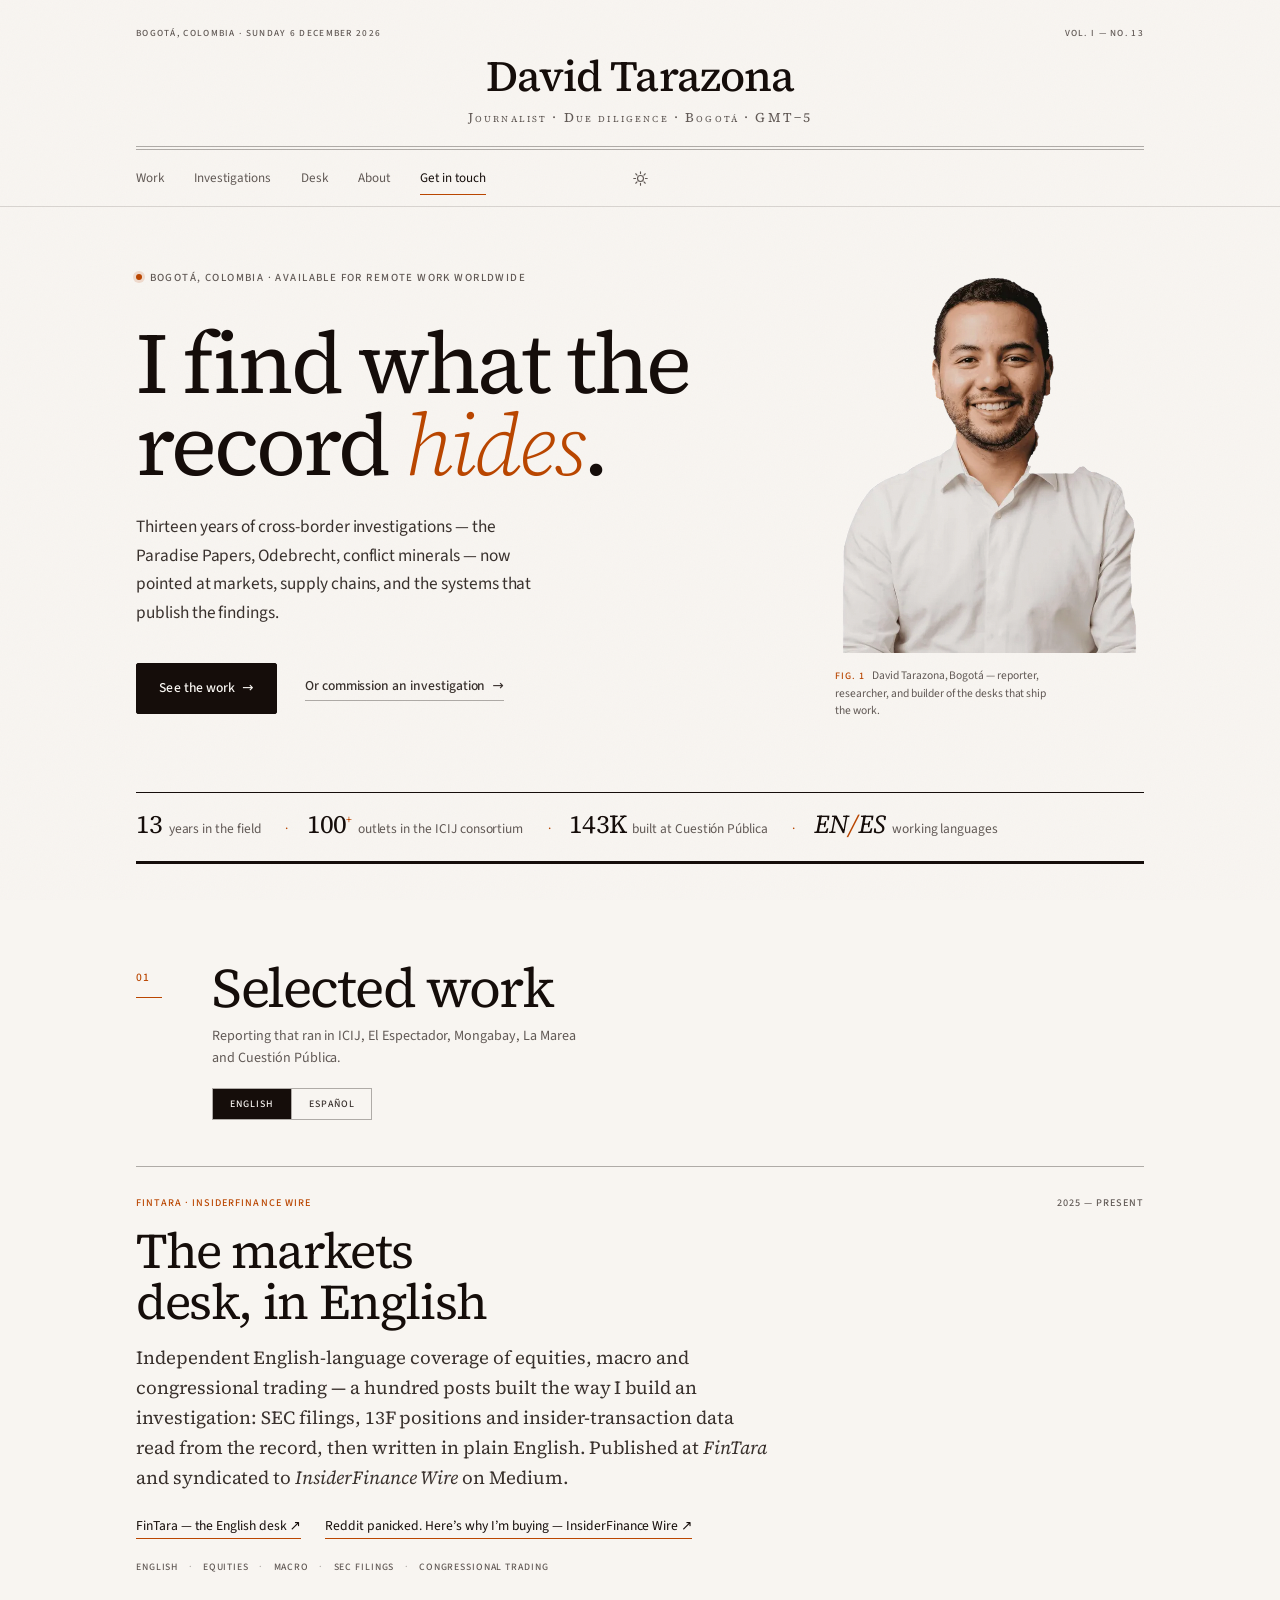
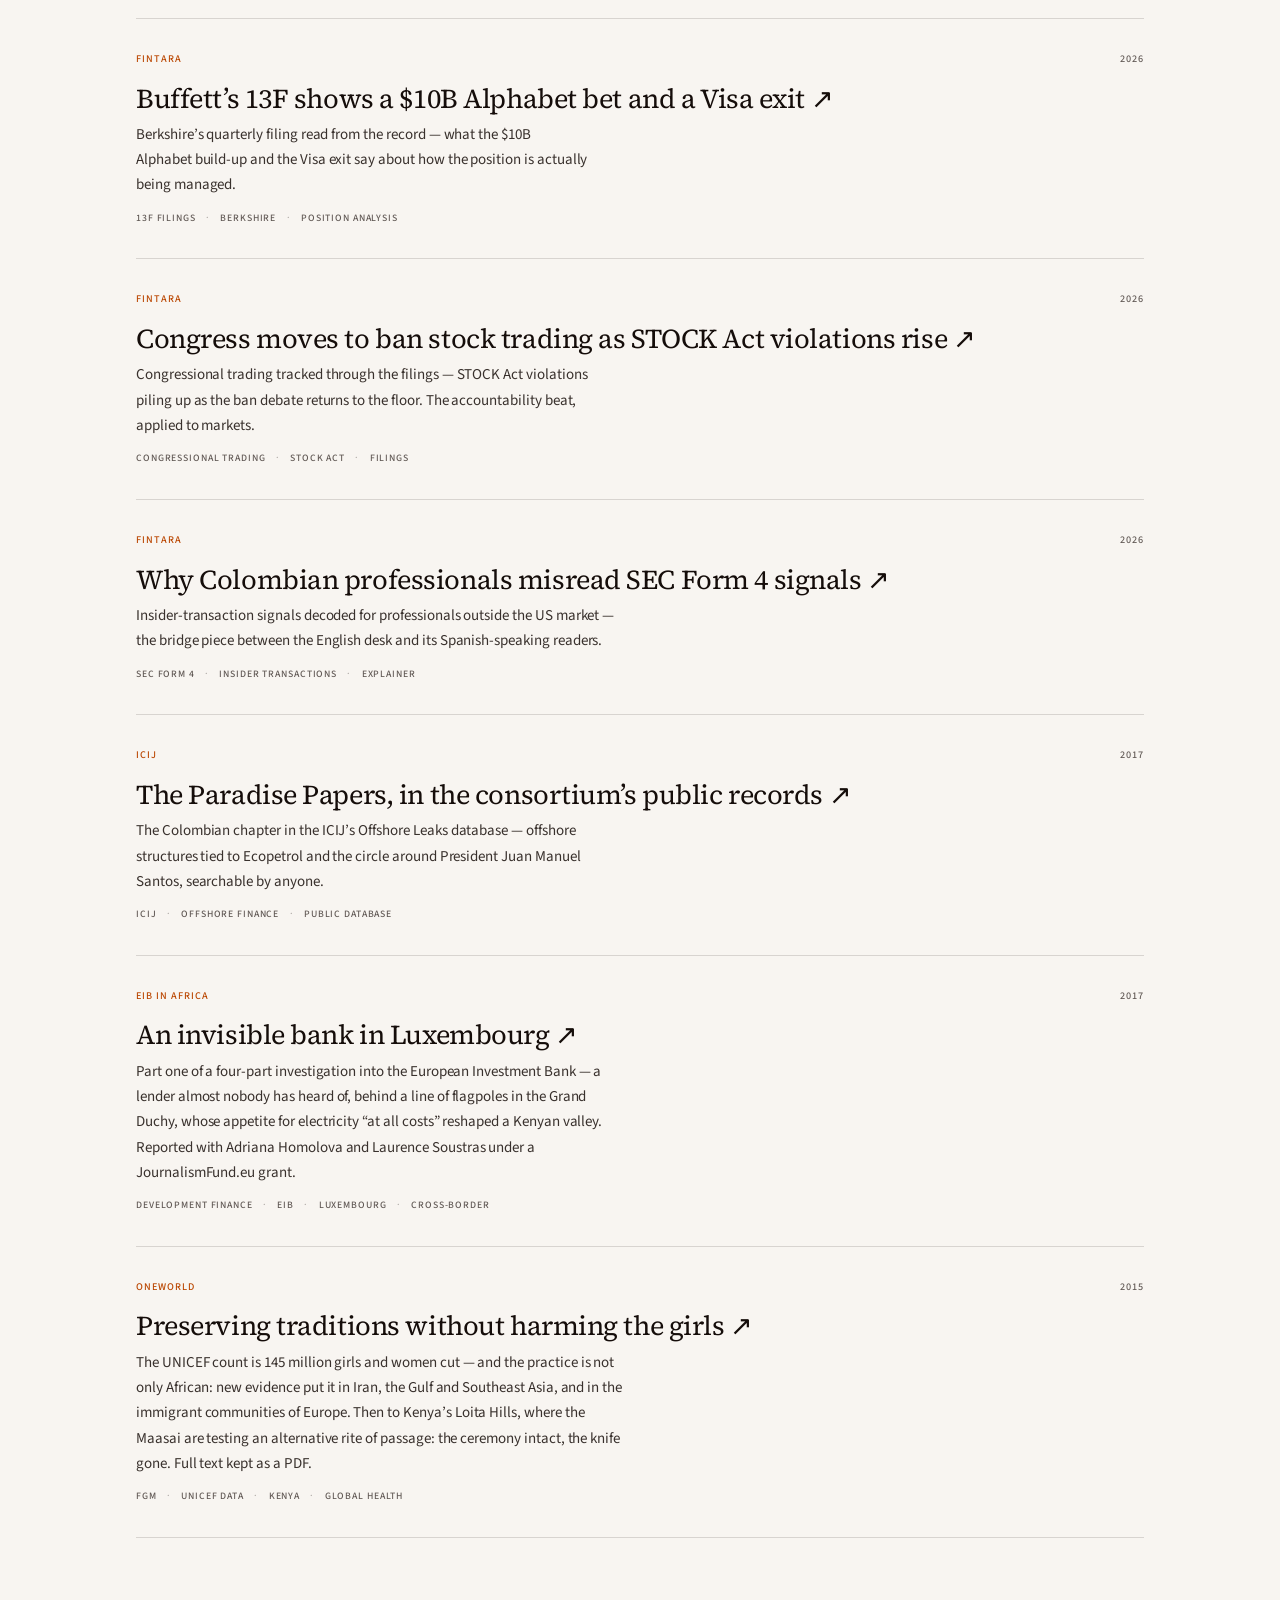
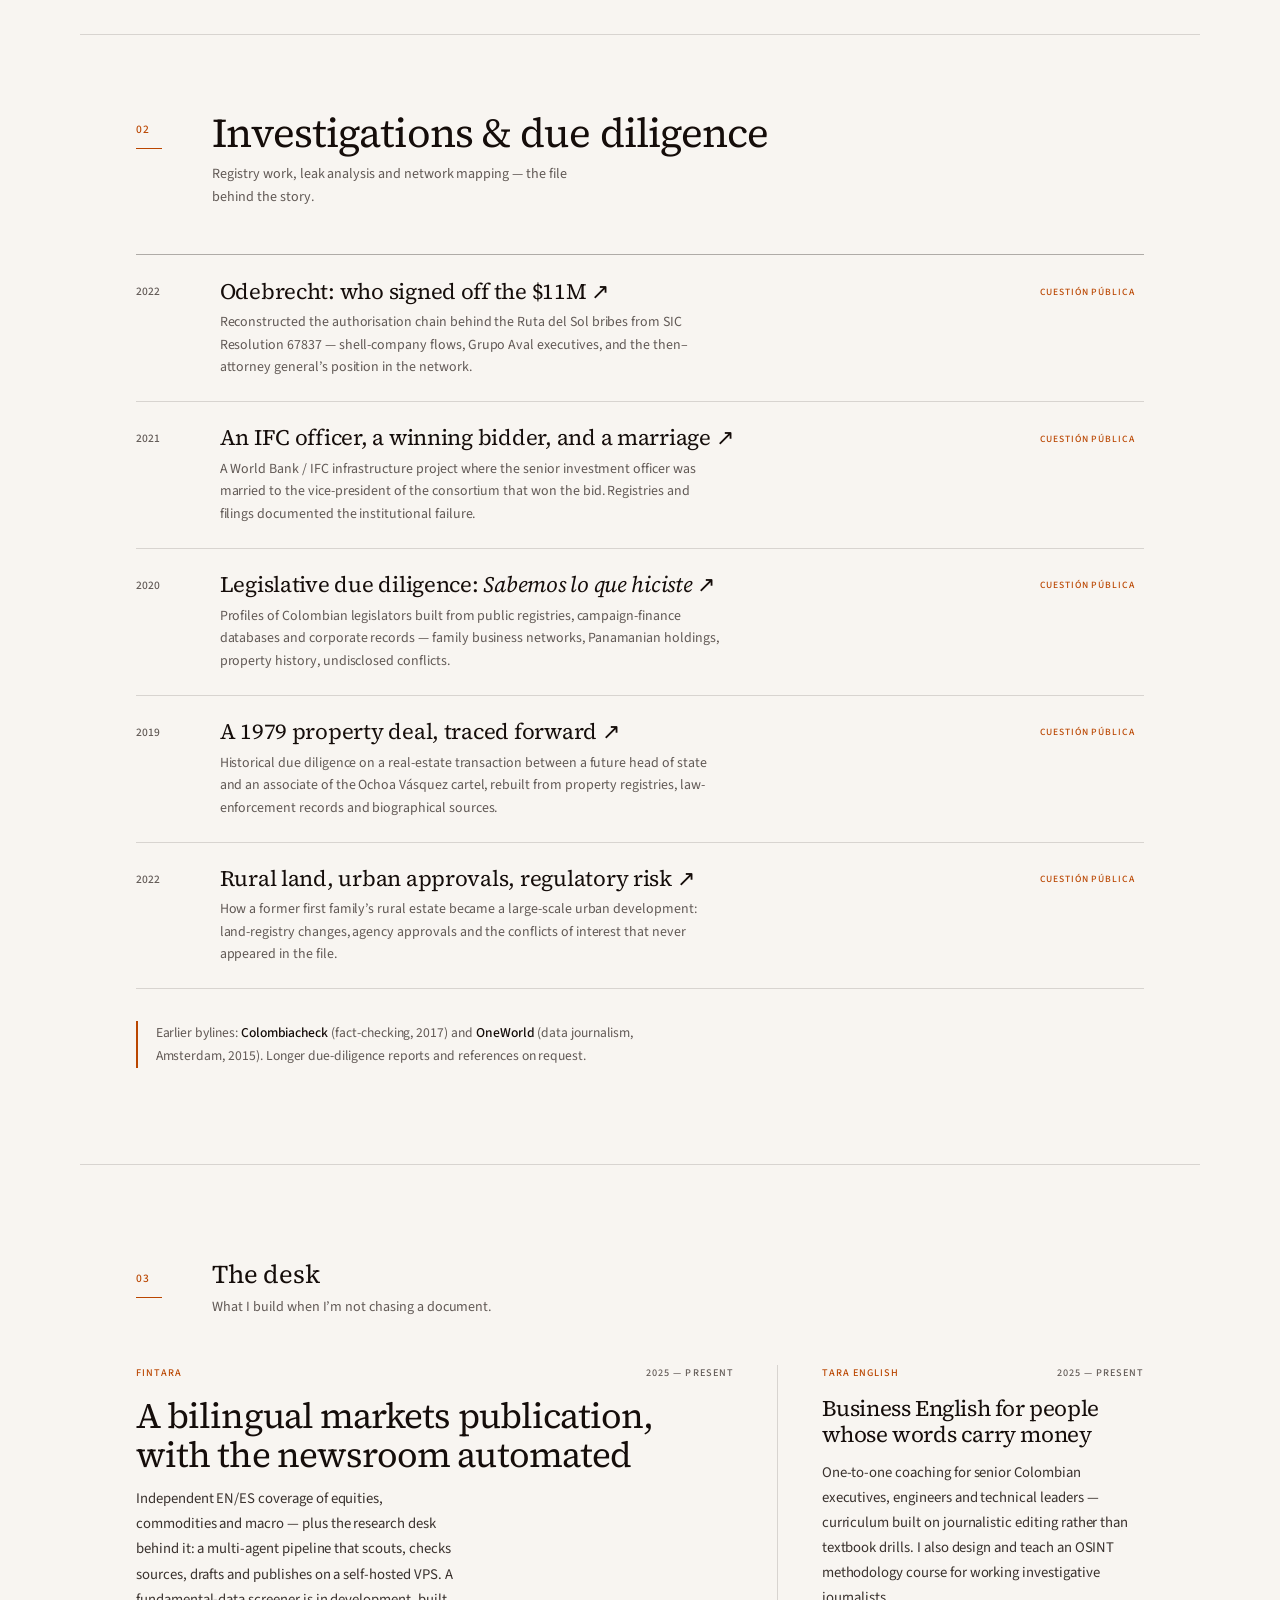
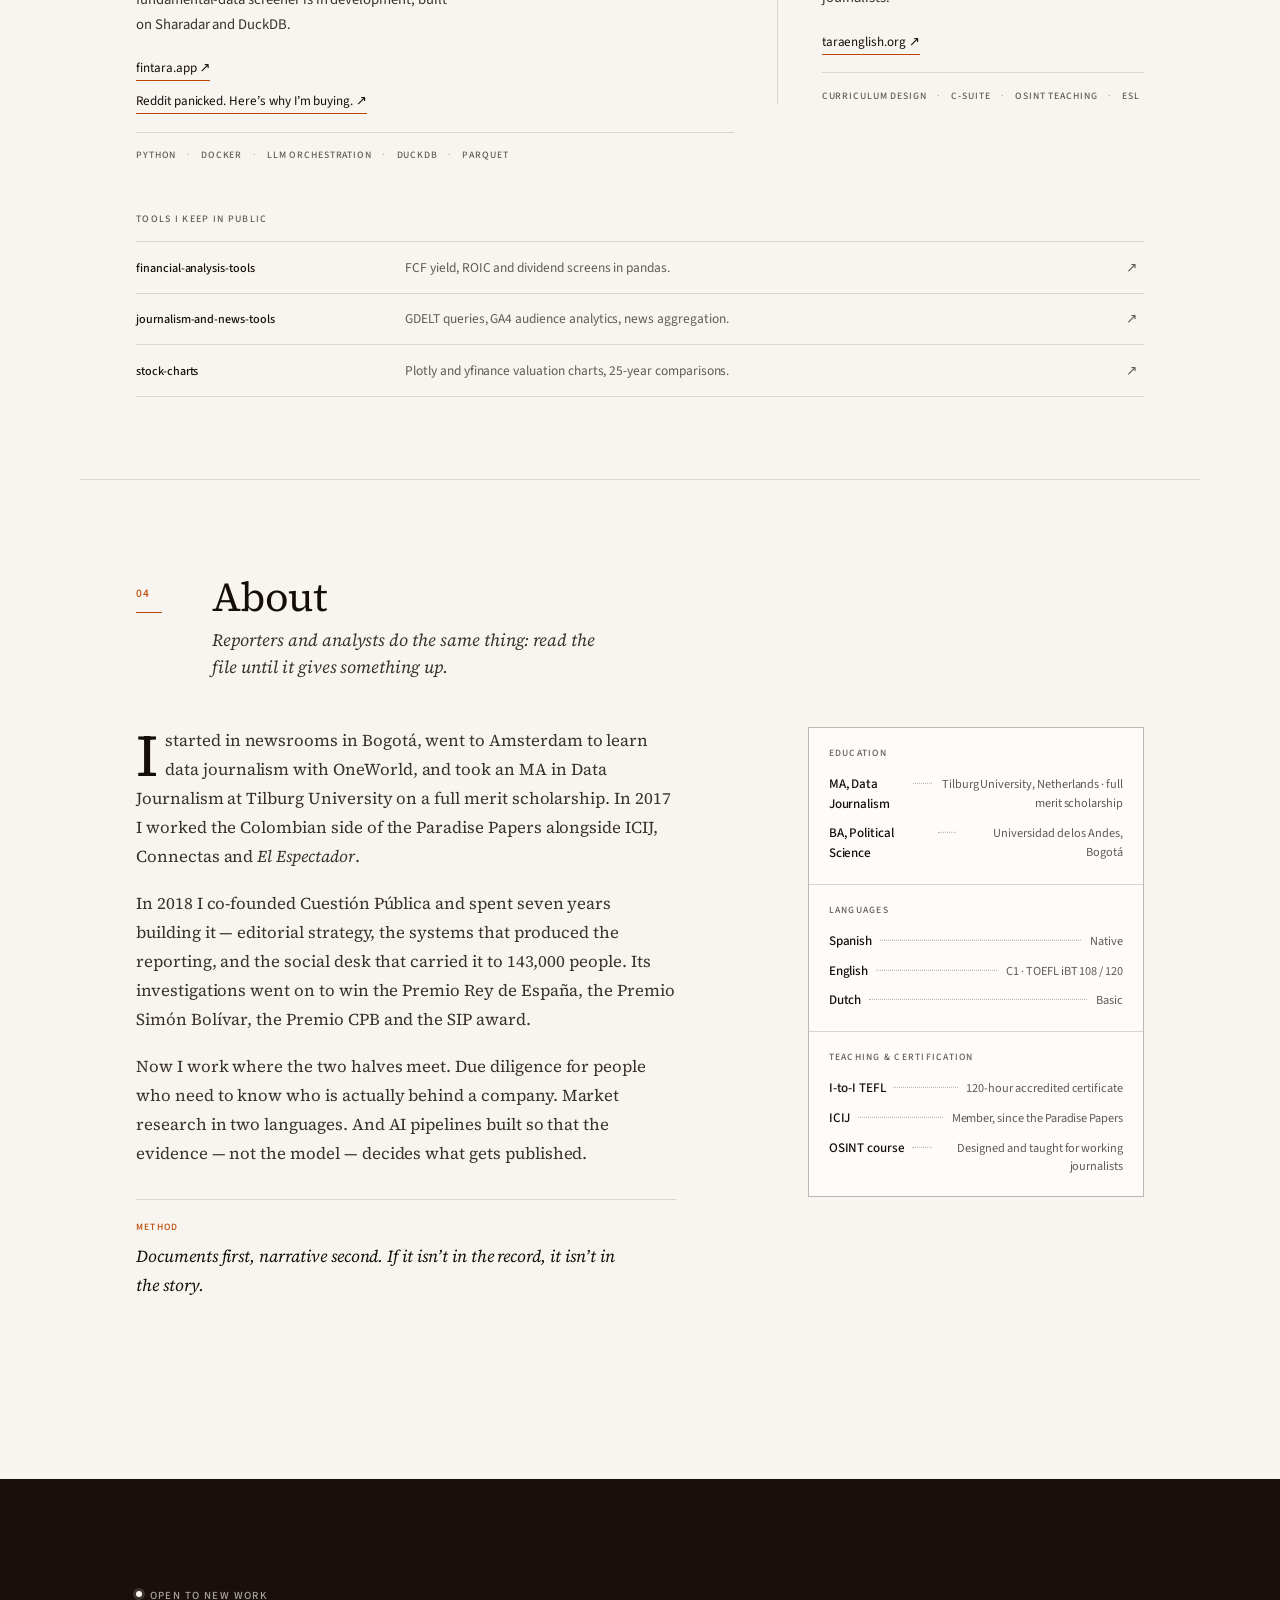
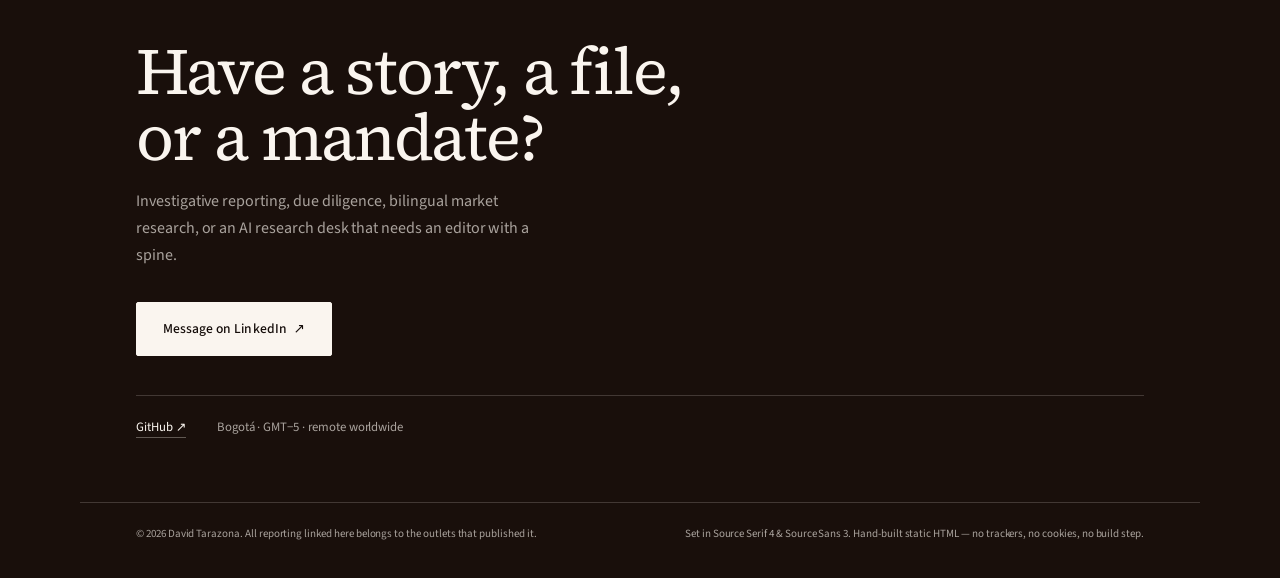
==== index.html @ af53cbdd "De-slop pass: pressmark fact strip instead of a stat row, asymmetric desk columns, dot leaders, old-" ====
<!DOCTYPE html>
<html lang="en">
<head>
<meta charset="utf-8">
<meta name="viewport" content="width=device-width, initial-scale=1">
<title>David Tarazona — Journalist &amp; due-diligence researcher</title>
<meta name="description" content="David Tarazona is an investigative journalist and due-diligence researcher in Bogotá. ICIJ Paradise Papers, co-founder of Cuestión Pública, and builder of bilingual AI research desks.">
<link rel="canonical" href="https://david-tarazona.vercel.app/">
<meta name="author" content="David Tarazona">
<meta name="theme-color" content="#F8F5F1" media="(prefers-color-scheme: light)">
<meta name="theme-color" content="#14100E" media="(prefers-color-scheme: dark)">
<meta name="color-scheme" content="light dark">

<meta property="og:type" content="profile">
<meta property="og:site_name" content="David Tarazona">
<meta property="og:title" content="David Tarazona — Investigative journalist &amp; due-diligence researcher">
<meta property="og:description" content="Thirteen years of cross-border investigations — Paradise Papers, Odebrecht, conflict minerals — now pointed at markets, supply chains and the systems that publish the findings.">
<meta property="og:url" content="https://david-tarazona.vercel.app/">
<meta property="og:image" content="https://david-tarazona.vercel.app/assets/img/og.png">
<meta property="og:image:width" content="1200">
<meta property="og:image:height" content="630">
<meta property="og:image:alt" content="David Tarazona — investigative journalist, due diligence, AI content systems.">
<meta property="og:locale" content="en_US">
<meta property="og:locale:alternate" content="es_CO">
<meta name="twitter:card" content="summary_large_image">
<meta name="twitter:title" content="David Tarazona — Investigative journalist &amp; due-diligence researcher">
<meta name="twitter:description" content="Thirteen years of cross-border investigations, now pointed at markets and supply chains.">
<meta name="twitter:image" content="https://david-tarazona.vercel.app/assets/img/og.png">

<link rel="icon" href="assets/img/favicon.svg" type="image/svg+xml">
<link rel="apple-touch-icon" href="assets/img/apple-touch-icon.png">
<link rel="preload" href="assets/fonts/source-serif-4-latin.woff2" as="font" type="font/woff2" crossorigin>
<link rel="preload" href="assets/fonts/source-serif-4-italic-latin.woff2" as="font" type="font/woff2" crossorigin>
<link rel="preload" href="assets/fonts/source-sans-3-latin.woff2" as="font" type="font/woff2" crossorigin>
<link rel="stylesheet" href="assets/css/styles.css">
<script src="assets/js/theme.js"></script>

<script type="application/ld+json">{"@context":"https://schema.org","@type":"Person","name":"David Tarazona","jobTitle":"Investigative journalist & due-diligence researcher","description":"Investigative journalist in Bogotá. ICIJ Paradise Papers contributor, co-founder of Cuestión Pública, contributing editor at Mongabay Latam.","url":"https://david-tarazona.vercel.app/","image":"https://david-tarazona.vercel.app/assets/img/portrait-1200.png","address":{"@type":"PostalAddress","addressLocality":"Bogotá","addressCountry":"CO"},"knowsLanguage":["es","en","nl"],"alumniOf":[{"@type":"CollegeOrUniversity","name":"Tilburg University"},{"@type":"CollegeOrUniversity","name":"Universidad de los Andes"}],"sameAs":["https://www.linkedin.com/in/david-tarazona/","https://github.com/Davidtar12"]}</script>
</head>
<body>
<a class="skip" href="#main">Skip to content</a>
<div class="progress" aria-hidden="true"><span id="progressBar"></span></div>

<header class="masthead" id="masthead">
    <div class="masthead__sheet">
      <p class="mast-line">
        <span>Bogotá, Colombia · <span id="mastDate">Tuesday, 20 October 2026</span></span>
        <span class="mast-line__edition" aria-hidden="true">Vol. I — No. 13</span>
      </p>
      <a class="mast-name" href="#top">David Tarazona</a>
      <p class="mast-role">Journalist · Due diligence · Bogotá · GMT−5</p>
      <div class="mast-rule" aria-hidden="true"></div>
    </div>
  </header>

  <nav class="nav" id="nav" aria-label="Primary">
    <div class="nav__inner">
      <a class="nav__brand" href="#top">David Tarazona</a>
      <ul class="nav__list" id="navList">
        <li><a href="#work">Work</a></li>
        <li><a href="#investigations">Investigations</a></li>
        <li><a href="#desk">Desk</a></li>
        <li><a href="#about">About</a></li>
        <li><a href="#contact">Get in touch</a></li>
      </ul>
      <div class="nav__tools">
        <button class="icon-btn" id="themeToggle" type="button" aria-label="Switch to dark theme" aria-pressed="false">
          <svg class="i-sun" viewBox="0 0 24 24" aria-hidden="true" focusable="false"><circle cx="12" cy="12" r="4.2"/><path d="M12 2.5v2.6M12 18.9v2.6M2.5 12h2.6M18.9 12h2.6M5.3 5.3l1.8 1.8M16.9 16.9l1.8 1.8M18.7 5.3l-1.8 1.8M7.1 16.9l-1.8 1.8"/></svg>
          <svg class="i-moon" viewBox="0 0 24 24" aria-hidden="true" focusable="false"><path d="M20 14.6A8.4 8.4 0 1 1 9.4 4a6.8 6.8 0 0 0 10.6 10.6Z"/></svg>
        </button>
        <button class="icon-btn menu-btn" id="menuBtn" type="button" aria-label="Open menu" aria-expanded="false" aria-controls="navList">
          <span></span><span></span>
        </button>
      </div>
    </div>
  </nav>

<main id="main">
  <a id="top" class="anchor" aria-hidden="true"></a>


  <section class="hero" aria-labelledby="heroTitle">
    <div class="hero__grid">
      <div class="hero__body">
        <p class="kicker">
          <span class="kicker__dot" aria-hidden="true"></span>
          Bogotá, Colombia · Available for remote work worldwide
        </p>
        <h1 class="hero__title" id="heroTitle">
          I find what the<br>record <em>hides</em>.
        </h1>
        <p class="hero__lede">
          Thirteen years of cross-border investigations — the Paradise Papers, Odebrecht,
          conflict minerals — now pointed at markets, supply chains, and the systems that
          publish the findings.
        </p>
        <div class="hero__actions">
          <a class="btn" href="#work">See the work <span aria-hidden="true">→</span></a>
          <a class="text-link" href="#contact">Or commission an investigation <span aria-hidden="true">→</span></a>
        </div>
      </div>

      <figure class="hero__figure">
        <div class="portrait">
          <picture>
            <source type="image/webp" srcset="assets/img/portrait-600.webp 600w, assets/img/portrait-1200.webp 1200w" sizes="(max-width: 900px) 92vw, 380px">
            <img src="assets/img/portrait-1200.png" srcset="assets/img/portrait-600.png 600w, assets/img/portrait-1200.png 1200w" sizes="(max-width: 900px) 92vw, 380px" width="1200" height="1500" alt="Portrait of David Tarazona" fetchpriority="high">
          </picture>
        </div>
        <figcaption>
          <span class="fig-label">Fig. 1</span>
          David Tarazona, Bogotá — reporter, researcher, and builder of the desks that ship the work.
        </figcaption>
      </figure>
    </div>

    <ul class="pressmark">
      <li><span class="num">13</span> years in the field</li>
      <li><span class="num">100<sup>+</sup></span> outlets in the ICIJ consortium</li>
      <li><span class="num">143K</span> built at Cuestión Pública</li>
      <li><span class="num num--word">EN<span class="slash">/</span>ES</span> working languages</li>
    </ul>
  </section>

  <section class="section" id="work" aria-labelledby="workTitle">
    <header class="section__head">
      <p class="section__index" aria-hidden="true">01</p>
      <div class="section__headText">
        <h2 class="section__title section__title--lead" id="workTitle">Selected work</h2>
        <p class="section__note">Reporting that ran in ICIJ, El Espectador, Mongabay, La Marea and Cuestión Pública.</p>
        <div class="lang-toggle" role="group" aria-label="Filter selected work by language">
          <button type="button" class="lang-btn" data-lang-btn="en">English</button>
          <button type="button" class="lang-btn" data-lang-btn="es">Español</button>
        </div>
      </div>
    </header>

    <article class="lead-story" data-lang="en">
      <p class="meta-line">
        <span class="meta-line__outlet">FinTara · InsiderFinance Wire</span>
        <span class="meta-line__year">2025 — present</span>
      </p>
      <h3 class="lead-story__title">The markets desk, in English</h3>
      <p class="lead-story__dek">
        Independent English-language coverage of equities, macro and congressional trading —
        a hundred posts built the way I build an investigation: SEC filings, 13F positions and
        insider-transaction data read from the record, then written in plain English. Published
        at <em>FinTara</em> and syndicated to <em>InsiderFinance Wire</em> on Medium.
      </p>
      <ul class="story-links">
        <li><a href="https://fintara.app/blog" target="_blank" rel="noopener noreferrer">FinTara — the English desk <span aria-hidden="true">↗</span></a></li>
        <li><a href="https://wire.insiderfinance.io/reddit-the-market-panicked-heres-why-i-m-buying-bd11081476db" target="_blank" rel="noopener noreferrer">Reddit panicked. Here’s why I’m buying — InsiderFinance Wire <span aria-hidden="true">↗</span></a></li>
      </ul>
      <p class="kv"><span>English</span><span>Equities</span><span>Macro</span><span>SEC filings</span><span>Congressional trading</span></p>
    </article>

    <article class="lead-story" data-lang="es">
      <p class="meta-line">
        <span class="meta-line__outlet">ICIJ · Connectas · El Espectador</span>
        <span class="meta-line__year">2017</span>
      </p>
      <h3 class="lead-story__title">Paradise Papers — the Colombia chapter</h3>
      <p class="lead-story__dek">
        Part of the ICIJ’s 100-outlet global consortium. I worked the Colombian slice of the
        leak: offshore structures tied to Ecopetrol, to then–Defence Minister Gabriel Silva
        Luján, and to the circle around President Juan Manuel Santos. The findings ran in
        <em>El Espectador</em> and in the consortium’s public database.
      </p>
      <ul class="story-links">
        <li><a href="https://www.elespectador.com/noticias/el-mundo/gabriel-silva-lujan-el-hombre-global-articulo-721574" target="_blank" rel="noopener noreferrer">Gabriel Silva Luján, el hombre global <span aria-hidden="true">↗</span></a></li>
        <li><a href="https://www.elespectador.com/noticias/el-mundo/la-cara-offshore-de-ecopetrol-articulo-721577" target="_blank" rel="noopener noreferrer">La cara offshore de Ecopetrol <span aria-hidden="true">↗</span></a></li>
        <li><a href="https://offshoreleaks.icij.org/stories/juan-manuel-santos" target="_blank" rel="noopener noreferrer">ICIJ Offshore Leaks database <span aria-hidden="true">↗</span></a></li>
      </ul>
      <p class="kv"><span>ICIJ</span><span>Offshore finance</span><span>Beneficial ownership</span><span>Cross-border</span></p>
    </article>

    <ol class="stories">
      <li class="story" data-lang="en">
        <p class="meta-line">
          <span class="meta-line__outlet">FinTara</span>
          <span class="meta-line__year">2026</span>
        </p>
        <h3 class="story__title"><a href="https://fintara.app/blog/buffett-13f-alphabet-bet-visa-exit" target="_blank" rel="noopener noreferrer">Buffett’s 13F shows a $10B Alphabet bet and a Visa exit <span aria-hidden="true">↗</span></a></h3>
        <p class="story__dek">
          Berkshire’s quarterly filing read from the record — what the $10B Alphabet build-up
          and the Visa exit say about how the position is actually being managed.
        </p>
        <p class="kv"><span>13F filings</span><span>Berkshire</span><span>Position analysis</span></p>
      </li>

      <li class="story" data-lang="en">
        <p class="meta-line">
          <span class="meta-line__outlet">FinTara</span>
          <span class="meta-line__year">2026</span>
        </p>
        <h3 class="story__title"><a href="https://fintara.app/blog/congress-moves-to-ban-stock-trading-as-stock-act-violations-rise" target="_blank" rel="noopener noreferrer">Congress moves to ban stock trading as STOCK Act violations rise <span aria-hidden="true">↗</span></a></h3>
        <p class="story__dek">
          Congressional trading tracked through the filings — STOCK Act violations piling up as
          the ban debate returns to the floor. The accountability beat, applied to markets.
        </p>
        <p class="kv"><span>Congressional trading</span><span>STOCK Act</span><span>Filings</span></p>
      </li>

      <li class="story" data-lang="en">
        <p class="meta-line">
          <span class="meta-line__outlet">FinTara</span>
          <span class="meta-line__year">2026</span>
        </p>
        <h3 class="story__title"><a href="https://fintara.app/blog/sec-form-4-insider-trading-explained" target="_blank" rel="noopener noreferrer">Why Colombian professionals misread SEC Form 4 signals <span aria-hidden="true">↗</span></a></h3>
        <p class="story__dek">
          Insider-transaction signals decoded for professionals outside the US market — the
          bridge piece between the English desk and its Spanish-speaking readers.
        </p>
        <p class="kv"><span>SEC Form 4</span><span>Insider transactions</span><span>Explainer</span></p>
      </li>

      <li class="story" data-lang="en">
        <p class="meta-line">
          <span class="meta-line__outlet">ICIJ</span>
          <span class="meta-line__year">2017</span>
        </p>
        <h3 class="story__title"><a href="https://offshoreleaks.icij.org/stories/juan-manuel-santos" target="_blank" rel="noopener noreferrer">The Paradise Papers, in the consortium’s public records <span aria-hidden="true">↗</span></a></h3>
        <p class="story__dek">
          The Colombian chapter in the ICIJ’s Offshore Leaks database — offshore structures
          tied to Ecopetrol and the circle around President Juan Manuel Santos, searchable
          by anyone.
        </p>
        <p class="kv"><span>ICIJ</span><span>Offshore finance</span><span>Public database</span></p>
      </li>
            <li class="story story--feature" data-lang="es">
        <div class="story__main">
          <p class="meta-line">
            <span class="meta-line__outlet">Cuestión Pública</span>
            <span class="meta-line__year">2018 — 2025</span>
          </p>
          <h3 class="story__title"><a href="https://cuestionpublica.com" target="_blank" rel="noopener noreferrer">Co-founder: from zero to a newsroom people trust <span aria-hidden="true">↗</span></a></h3>
          <p class="story__dek">
            Co-founded the outlet and built its editorial strategy, content systems and social
            desk — 143,000 followers across 5,238 posts. The work covered Odebrecht,
            congressional asset disclosures and organised crime across two administrations.
          </p>

          <ul class="awards" aria-label="Awards won by Cuestión Pública">
            <li><span class="awards__mark" aria-hidden="true"></span>Premio CPB</li>
            <li><span class="awards__mark" aria-hidden="true"></span>Premio Rey de España</li>
            <li><span class="awards__mark" aria-hidden="true"></span>Premio Simón Bolívar</li>
            <li><span class="awards__mark" aria-hidden="true"></span>SIP</li>
          </ul>

          <p class="kv"><span>Co-founder</span><span>Editorial systems</span><span>Audience</span><span>4 awards</span></p>
        </div>

        <figure class="story__figure">
          <a class="story__shot" href="https://www.instagram.com/cuestionp/" target="_blank" rel="noopener noreferrer">
            <picture>
              <source srcset="assets/img/cuestionp-instagram.webp" type="image/webp">
              <img src="assets/img/cuestionp-instagram.jpg" width="1000" height="784" alt="Cuestión Pública Instagram profile — 143K followers, 5,238 posts" loading="lazy" decoding="async">
            </picture>
          </a>
          <figcaption>
            <span class="fig-label">Fig. 2</span>
            <a href="https://www.instagram.com/cuestionp/" target="_blank" rel="noopener noreferrer">Cuestión Pública on Instagram <span aria-hidden="true">↗</span></a> — 143K followers, 5,238 posts, built from zero.
          </figcaption>
        </figure>
      </li>

      <li class="story" data-lang="es">
        <p class="meta-line">
          <span class="meta-line__outlet">Mongabay Latam</span>
          <span class="meta-line__year">2022 — 2024</span>
        </p>
        <h3 class="story__title"><a href="https://es.mongabay.com/2023/12/coltan-oro-pistas-clandestinas-grupos-armados-desangran-al-guainia/" target="_blank" rel="noopener noreferrer">Contributing editor: who profits from the Guainía gold rush <span aria-hidden="true">↗</span></a></h3>
        <p class="story__dek">
          Reported and edited long-form environmental investigations for Mongabay’s
          Spanish-language desk — deforestation, extractive industries and biodiversity loss
          across Colombia and the wider region.
        </p>
        <p class="kv"><span>Environmental reporting</span><span>Long-form</span><span>Spanish / English</span></p>
      </li>

      <li class="story" data-lang="es">
        <p class="meta-line">
          <span class="meta-line__outlet">La Marea · JournalismFund.eu</span>
          <span class="meta-line__year">2016 — 2017</span>
        </p>
        <h3 class="story__title"><a href="https://www.lamarea.com/2017/08/11/b/" target="_blank" rel="noopener noreferrer">The EIB in Kenya: a geothermal plant and the Maasai who lost the land <span aria-hidden="true">↗</span></a></h3>
        <p class="story__dek">
          Grant-funded investigation into the European Investment Bank’s financing of the
          Olkaria geothermal project and the displacement of Maasai communities around it.
          Published in <em>La Marea</em> (Spain) and syndicated across European outlets.
        </p>
        <p class="kv"><span>JournalismFund.eu grant</span><span>Development finance</span><span>Field reporting</span></p>
      </li>

      <li class="story" data-lang="en">
        <p class="meta-line">
          <span class="meta-line__outlet">EIB in Africa</span>
          <span class="meta-line__year">2017</span>
        </p>
        <h3 class="story__title"><a href="https://web.archive.org/web/20201230141827/https://www.eibinafrica.eu/invisible-bank-in-luxembourg/" target="_blank" rel="noopener noreferrer">An invisible bank in Luxembourg <span aria-hidden="true">↗</span></a></h3>
        <p class="story__dek">
          Part one of a four-part investigation into the European Investment Bank — a lender
          almost nobody has heard of, behind a line of flagpoles in the Grand Duchy, whose
          appetite for electricity “at all costs” reshaped a Kenyan valley. Reported with
          Adriana Homolova and Laurence Soustras under a JournalismFund.eu grant.
        </p>
        <p class="kv"><span>Development finance</span><span>EIB</span><span>Luxembourg</span><span>Cross-border</span></p>
      </li>

      <li class="story" data-lang="en">
        <p class="meta-line">
          <span class="meta-line__outlet">OneWorld</span>
          <span class="meta-line__year">2015</span>
        </p>
        <h3 class="story__title"><a href="assets/docs/preserving-traditions-without-harming-the-girls.pdf" target="_blank" rel="noopener noreferrer">Preserving traditions without harming the girls <span aria-hidden="true">↗</span></a></h3>
        <p class="story__dek">
          The UNICEF count is 145 million girls and women cut — and the practice is not only
          African: new evidence put it in Iran, the Gulf and Southeast Asia, and in the
          immigrant communities of Europe. Then to Kenya’s Loita Hills, where the Maasai are
          testing an alternative rite of passage: the ceremony intact, the knife gone. Full
          text kept as a PDF.
        </p>
        <p class="kv"><span>FGM</span><span>UNICEF data</span><span>Kenya</span><span>Global health</span></p>
      </li>
    </ol>
  </section>

  <section class="section" id="investigations" aria-labelledby="invTitle">
    <header class="section__head">
      <p class="section__index" aria-hidden="true">02</p>
      <div class="section__headText">
        <h2 class="section__title" id="invTitle">Investigations &amp; due diligence</h2>
        <p class="section__note">Registry work, leak analysis and network mapping — the file behind the story.</p>
      </div>
    </header>

    <ol class="index-list">
      <li class="index-row">
        <p class="index-row__year">2022</p>
        <div class="index-row__body">
          <h3 class="index-row__title"><a href="https://cuestionpublica.com/corfi-rueda-ejecutivos-salpicados-avalbrecht/" target="_blank" rel="noopener noreferrer">Odebrecht: who signed off the $11M <span aria-hidden="true">↗</span></a></h3>
          <p class="index-row__dek">Reconstructed the authorisation chain behind the Ruta del Sol bribes from SIC Resolution 67837 — shell-company flows, Grupo Aval executives, and the then–attorney general’s position in the network.</p>
        </div>
        <p class="index-row__outlet">Cuestión Pública</p>
      </li>

      <li class="index-row">
        <p class="index-row__year">2021</p>
        <div class="index-row__body">
          <h3 class="index-row__title"><a href="https://cuestionpublica.com/ifc-banco-mundial-ruta-del-sol-guarin-ulloa-structure/" target="_blank" rel="noopener noreferrer">An IFC officer, a winning bidder, and a marriage <span aria-hidden="true">↗</span></a></h3>
          <p class="index-row__dek">A World Bank / IFC infrastructure project where the senior investment officer was married to the vice-president of the consortium that won the bid. Registries and filings documented the institutional failure.</p>
        </div>
        <p class="index-row__outlet">Cuestión Pública</p>
      </li>

      <li class="index-row">
        <p class="index-row__year">2020</p>
        <div class="index-row__body">
          <h3 class="index-row__title"><a href="https://cuestionpublica.com/sabemos-lo-que-hiciste/" target="_blank" rel="noopener noreferrer">Legislative due diligence: <em>Sabemos lo que hiciste</em> <span aria-hidden="true">↗</span></a></h3>
          <p class="index-row__dek">Profiles of Colombian legislators built from public registries, campaign-finance databases and corporate records — family business networks, Panamanian holdings, property history, undisclosed conflicts.</p>
        </div>
        <p class="index-row__outlet">Cuestión Pública</p>
      </li>

      <li class="index-row">
        <p class="index-row__year">2019</p>
        <div class="index-row__body">
          <h3 class="index-row__title"><a href="https://cuestionpublica.com/apartamento-soltero-uribe-ochoa/" target="_blank" rel="noopener noreferrer">A 1979 property deal, traced forward <span aria-hidden="true">↗</span></a></h3>
          <p class="index-row__dek">Historical due diligence on a real-estate transaction between a future head of state and an associate of the Ochoa Vásquez cartel, rebuilt from property registries, law-enforcement records and biographical sources.</p>
        </div>
        <p class="index-row__outlet">Cuestión Pública</p>
      </li>

      <li class="index-row">
        <p class="index-row__year">2022</p>
        <div class="index-row__body">
          <h3 class="index-row__title"><a href="https://cuestionpublica.com/californication/" target="_blank" rel="noopener noreferrer">Rural land, urban approvals, regulatory risk <span aria-hidden="true">↗</span></a></h3>
          <p class="index-row__dek">How a former first family’s rural estate became a large-scale urban development: land-registry changes, agency approvals and the conflicts of interest that never appeared in the file.</p>
        </div>
        <p class="index-row__outlet">Cuestión Pública</p>
      </li>
    </ol>

    <p class="aside-note">
      Earlier bylines: <strong>Colombiacheck</strong> (fact-checking, 2017) and
      <strong>OneWorld</strong> (data journalism, Amsterdam, 2015). Longer due-diligence
      reports and references on request.
    </p>
  </section>

  <section class="section" id="desk" aria-labelledby="deskTitle">
    <header class="section__head">
      <p class="section__index" aria-hidden="true">03</p>
      <div class="section__headText">
        <h2 class="section__title section__title--quiet" id="deskTitle">The desk</h2>
        <p class="section__note">What I build when I’m not chasing a document.</p>
      </div>
    </header>

    <div class="desk-grid">
      <article class="desk-card">
        <p class="meta-line">
          <span class="meta-line__outlet">FinTara</span>
          <span class="meta-line__year">2025 — present</span>
        </p>
        <h3 class="desk-card__title">A bilingual markets publication, with the newsroom automated</h3>
        <p class="desk-card__dek">
          Independent EN/ES coverage of equities, commodities and macro — plus the research
          desk behind it: a multi-agent pipeline that scouts, checks sources, drafts and
          publishes on a self-hosted VPS. A fundamental-data screener is in development,
          built on Sharadar and DuckDB.
        </p>
        <ul class="story-links">
          <li><a href="https://fintara.app" target="_blank" rel="noopener noreferrer">fintara.app <span aria-hidden="true">↗</span></a></li>
          <li><a href="https://wire.insiderfinance.io/reddit-the-market-panicked-heres-why-i-m-buying-bd11081476db" target="_blank" rel="noopener noreferrer">Reddit panicked. Here’s why I’m buying. <span aria-hidden="true">↗</span></a></li>
        </ul>
        <p class="kv"><span>Python</span><span>Docker</span><span>LLM orchestration</span><span>DuckDB</span><span>Parquet</span></p>
      </article>

      <article class="desk-card">
        <p class="meta-line">
          <span class="meta-line__outlet">Tara English</span>
          <span class="meta-line__year">2025 — present</span>
        </p>
        <h3 class="desk-card__title">Business English for people whose words carry money</h3>
        <p class="desk-card__dek">
          One-to-one coaching for senior Colombian executives, engineers and technical
          leaders — curriculum built on journalistic editing rather than textbook drills.
          I also design and teach an OSINT methodology course for working investigative
          journalists.
        </p>
        <ul class="story-links">
          <li><a href="https://www.taraenglish.org" target="_blank" rel="noopener noreferrer">taraenglish.org <span aria-hidden="true">↗</span></a></li>
        </ul>
        <p class="kv"><span>Curriculum design</span><span>C-suite</span><span>OSINT teaching</span><span>ESL</span></p>
      </article>
    </div>

    <div class="repos">
      <h3 class="repos__title">Tools I keep in public</h3>
      <ul class="repo-list">
        <li>
          <a href="https://github.com/Davidtar12/financial-analysis-tools" target="_blank" rel="noopener noreferrer">
            <span class="repo-list__name">financial-analysis-tools</span>
            <span class="repo-list__desc">FCF yield, ROIC and dividend screens in pandas.</span>
            <span class="repo-list__arrow" aria-hidden="true">↗</span>
          </a>
        </li>
        <li>
          <a href="https://github.com/Davidtar12/journalism-and-news-tools" target="_blank" rel="noopener noreferrer">
            <span class="repo-list__name">journalism-and-news-tools</span>
            <span class="repo-list__desc">GDELT queries, GA4 audience analytics, news aggregation.</span>
            <span class="repo-list__arrow" aria-hidden="true">↗</span>
          </a>
        </li>
        <li>
          <a href="https://github.com/Davidtar12/stock-charts" target="_blank" rel="noopener noreferrer">
            <span class="repo-list__name">stock-charts</span>
            <span class="repo-list__desc">Plotly and yfinance valuation charts, 25-year comparisons.</span>
            <span class="repo-list__arrow" aria-hidden="true">↗</span>
          </a>
        </li>
      </ul>
    </div>
  </section>

  <section class="section section--about" id="about" aria-labelledby="aboutTitle">
    <header class="section__head">
      <p class="section__index" aria-hidden="true">04</p>
      <div class="section__headText">
        <h2 class="section__title" id="aboutTitle">About</h2>
        <p class="section__note section__note--standfirst">Reporters and analysts do the same thing: read the file until it gives something up.</p>
      </div>
    </header>

    <div class="about">
      <div class="about__prose">
        <p class="dropcap">
          I started in newsrooms in Bogotá, went to Amsterdam to learn data journalism with
          OneWorld, and took an MA in Data Journalism at Tilburg University on a full merit
          scholarship. In 2017 I worked the Colombian side of the Paradise Papers alongside
          ICIJ, Connectas and <em>El Espectador</em>.
        </p>
        <p>
          In 2018 I co-founded Cuestión Pública and spent seven years building it — editorial
          strategy, the systems that produced the reporting, and the social desk that carried
          it to 143,000 people. Its investigations went on to win the Premio Rey de España, the
          Premio Simón Bolívar, the Premio CPB and the SIP award.
        </p>
        <p>
          Now I work where the two halves meet. Due diligence for people who need to know who
          is actually behind a company. Market research in two languages. And AI pipelines
          built so that the evidence — not the model — decides what gets published.
        </p>

        <p class="principle">
          <span class="principle__label">Method</span>
          Documents first, narrative second. If it isn’t in the record, it isn’t in the story.
        </p>
      </div>

      <aside class="about__side" aria-label="Credentials">
        <div class="cred-card">
          <h3 class="cred-card__title">Education</h3>
          <dl class="cred-list">
            <div>
              <dt>MA, Data Journalism</dt>
              <dd>Tilburg University, Netherlands · full merit scholarship</dd>
            </div>
            <div>
              <dt>BA, Political Science</dt>
              <dd>Universidad de los Andes, Bogotá</dd>
            </div>
          </dl>
        </div>

        <div class="cred-card">
          <h3 class="cred-card__title">Languages</h3>
          <dl class="cred-list">
            <div><dt>Spanish</dt><dd>Native</dd></div>
            <div><dt>English</dt><dd>C1 · TOEFL iBT 108 / 120</dd></div>
            <div><dt>Dutch</dt><dd>Basic</dd></div>
          </dl>
        </div>

        <div class="cred-card">
          <h3 class="cred-card__title">Teaching &amp; certification</h3>
          <dl class="cred-list">
            <div><dt>I-to-I TEFL</dt><dd>120-hour accredited certificate</dd></div>
            <div><dt>ICIJ</dt><dd>Member, since the Paradise Papers</dd></div>
            <div><dt>OSINT course</dt><dd>Designed and taught for working journalists</dd></div>
          </dl>
        </div>
      </aside>
    </div>
  </section>

  <section class="contact" id="contact" aria-labelledby="contactTitle">
    <div class="contact__inner">
      <p class="kicker kicker--invert"><span class="kicker__dot" aria-hidden="true"></span>Open to new work</p>
      <h2 class="contact__title" id="contactTitle">Have a story, a file,<br>or a mandate?</h2>
      <p class="contact__dek">
        Investigative reporting, due diligence, bilingual market research, or an AI research
        desk that needs an editor with a spine.
      </p>
      <a class="btn btn--invert" href="https://www.linkedin.com/in/david-tarazona/" target="_blank" rel="noopener noreferrer">Message on LinkedIn <span aria-hidden="true">↗</span></a>
      <ul class="contact__links">
        <li><a href="https://github.com/Davidtar12" target="_blank" rel="noopener noreferrer">GitHub <span aria-hidden="true">↗</span></a></li>
        <li><span>Bogotá · GMT−5 · remote worldwide</span></li>
      </ul>
    </div>
  </section>
</main>

<footer class="colophon">
  <div class="colophon__inner">
    <p>© 2026 David Tarazona. All reporting linked here belongs to the outlets that published it.</p>
    <p>Set in Source Serif 4 &amp; Source Sans 3. Hand-built static HTML — no trackers, no cookies, no build step.</p>
  </div>
</footer>

<script src="assets/js/main.js" defer></script>
</body>
</html>
---- assets/css/styles.css ----
/* ============================================================
   David Tarazona — portfolio
   Static, dependency-free. Self-hosted fonts (SIL OFL).
   ============================================================ */

@font-face {
  font-family: 'Source Serif 4';
  font-style: normal;
  font-weight: 200 900;
  font-display: swap;
  src: url('../fonts/source-serif-4-latin.woff2') format('woff2');
  unicode-range: U+0000-00FF, U+0131, U+0152-0153, U+02BB-02BC, U+02C6, U+02DA, U+02DC, U+0304, U+0308, U+0329, U+2000-206F, U+20AC, U+2122, U+2191, U+2193, U+2212, U+2215, U+FEFF, U+FFFD;
}
@font-face {
  font-family: 'Source Serif 4';
  font-style: italic;
  font-weight: 200 900;
  font-display: swap;
  src: url('../fonts/source-serif-4-italic-latin.woff2') format('woff2');
  unicode-range: U+0000-00FF, U+0131, U+0152-0153, U+02BB-02BC, U+02C6, U+02DA, U+02DC, U+0304, U+0308, U+0329, U+2000-206F, U+20AC, U+2122, U+2191, U+2193, U+2212, U+2215, U+FEFF, U+FFFD;
}
@font-face {
  font-family: 'Source Sans 3';
  font-style: normal;
  font-weight: 200 900;
  font-display: swap;
  src: url('../fonts/source-sans-3-latin.woff2') format('woff2');
  unicode-range: U+0000-00FF, U+0131, U+0152-0153, U+02BB-02BC, U+02C6, U+02DA, U+02DC, U+0304, U+0308, U+0329, U+2000-206F, U+20AC, U+2122, U+2191, U+2193, U+2212, U+2215, U+FEFF, U+FFFD;
}

/* ---------- tokens ---------- */

:root {
  --paper: #f8f5f1;
  --paper-2: #fdfcf9;
  --ink: #150d0a;
  --ink-soft: #39312d;
  --muted: #615955;
  --rule: rgba(21, 13, 10, 0.14);
  --rule-strong: rgba(21, 13, 10, 0.32);
  --accent: #ba4600;
  --accent-soft: #f7e3d6;
  --wash: #f3ebe3;
  --band: #190f0b;
  --band-ink: #faf5ef;
  --band-muted: rgba(250, 245, 239, 0.64);
  --band-link: #f0a878;
  --band-rule: rgba(250, 245, 239, 0.18);

  --max: 1120px;
  --gutter: clamp(20px, 5vw, 56px);
  --serif: 'Source Serif 4', ui-serif, Georgia, 'Times New Roman', serif;
  --sans: 'Source Sans 3', system-ui, -apple-system, 'Segoe UI', Roboto, sans-serif;
  --ease: cubic-bezier(0.22, 0.61, 0.36, 1);
  --z-top: 100;
}

@media (prefers-color-scheme: dark) {
  :root:not([data-theme='light']) {
    --paper: #14100e;
    --paper-2: #1c1714;
    --ink: #f6f1ea;
    --ink-soft: #cec3ba;
    --muted: #9d918a;
    --rule: rgba(246, 241, 234, 0.16);
    --rule-strong: rgba(246, 241, 234, 0.34);
    --accent: #ffa374;
    --accent-soft: #2c1d14;
    --wash: #221c18;
    --band: #0b0806;
    --band-ink: #faf5ef;
  }
}
:root[data-theme='dark'] {
  --paper: #14100e;
  --paper-2: #1c1714;
  --ink: #f6f1ea;
  --ink-soft: #cec3ba;
  --muted: #9d918a;
  --rule: rgba(246, 241, 234, 0.16);
  --rule-strong: rgba(246, 241, 234, 0.34);
  --accent: #ffa374;
  --accent-soft: #2c1d14;
  --wash: #221c18;
  --band: #0b0806;
  --band-ink: #faf5ef;
}

/* ---------- base ---------- */
*,
*::before,
*::after { box-sizing: border-box; }

* { margin: 0; }

html {
  -webkit-text-size-adjust: 100%;
  scroll-behavior: smooth;
  scroll-padding-top: 96px;
}

body {
  background: var(--paper);
  color: var(--ink);
  font-family: var(--sans);
  font-size: 1rem;
  line-height: 1.6;
  letter-spacing: -0.003em;
  -webkit-font-smoothing: antialiased;
  -moz-osx-font-smoothing: grayscale;
  overflow-x: hidden;
}

/* paper grain */
body::after {
  content: '';
  position: fixed;
  inset: 0;
  z-index: var(--z-top);
  pointer-events: none;
  opacity: 0.035;
  mix-blend-mode: multiply;
  background-image: url("data:image/svg+xml,%3Csvg xmlns='http://www.w3.org/2000/svg' width='140' height='140'%3E%3Cfilter id='n'%3E%3CfeTurbulence type='fractalNoise' baseFrequency='0.82' numOctaves='3' stitchTiles='stitch'/%3E%3C/filter%3E%3Crect width='140' height='140' filter='url(%23n)'/%3E%3C/svg%3E");
}
:root:not([data-theme='light']) body::after { mix-blend-mode: multiply; }
:root[data-theme='dark'] body::after { mix-blend-mode: screen; }
@media (prefers-color-scheme: dark) {
  :root:not([data-theme='light']) body::after { mix-blend-mode: screen; }
}

img,
svg { max-width: 100%; }
img { height: auto; }

a { color: inherit; }

::selection {
  background: color-mix(in srgb, var(--accent) 24%, transparent);
}

:focus-visible {
  outline: 2px solid var(--accent);
  outline-offset: 3px;
  border-radius: 1px;
}
.contact :focus-visible,
.colophon :focus-visible { outline-color: var(--band-link); }

.skip {
  position: absolute;
  left: -9999px;
  top: 0;
  z-index: 1000;
  background: var(--ink);
  color: var(--paper);
  padding: 0.75rem 1.1rem;
  font-size: 0.85rem;
  text-decoration: none;
}
.skip:focus { left: 1rem; top: 1rem; }

.anchor { display: block; position: relative; top: -100px; visibility: hidden; }

.progress {
  position: fixed;
  inset: 0 0 auto 0;
  height: 2px;
  z-index: 60;
  background: transparent;
  pointer-events: none;
}
.progress span {
  display: block;
  height: 100%;
  width: 100%;
  background: var(--accent);
  transform: scaleX(0);
  transform-origin: 0 50%;
  will-change: transform;
}

/* ---------- masthead (N6 newspaper) ---------- */
.masthead {
  max-width: var(--max);
  margin: 0 auto;
  padding: clamp(14px, 2.4vw, 26px) var(--gutter) 0;
  text-align: center;
}
.mast-line {
  display: flex;
  flex-wrap: wrap;
  justify-content: space-between;
  gap: 0.3rem 1.5rem;
  font-family: var(--sans);
  font-weight: 500;
  font-size: 0.58rem;
  letter-spacing: 0.14em;
  text-transform: uppercase;
  color: var(--muted);
}
.mast-name {
  display: inline-block;
  margin-top: clamp(0.5rem, 1.2vw, 0.85rem);
  font-family: var(--serif);
  font-weight: 500;
  font-size: clamp(1.7rem, 4.4vw, 2.7rem);
  letter-spacing: -0.022em;
  line-height: 1;
  color: var(--ink);
  text-decoration: none;
  transition: color 0.2s var(--ease);
}
.mast-name:hover { color: var(--accent); }
.mast-role {
  margin-top: 0.45rem;
  font-family: var(--serif);
  font-variant: small-caps;
  letter-spacing: 0.16em;
  font-size: 0.84rem;
  color: var(--muted);
}
.mast-rule {
  height: 4px;
  margin-top: clamp(0.8rem, 1.6vw, 1.1rem);
  border-top: 1px solid var(--rule-strong);
  border-bottom: 1px solid var(--rule-strong);
}

/* ---------- sticky section bar ---------- */
.nav {
  position: sticky;
  top: 0;
  z-index: 50;
  background: var(--paper);
  border-bottom: 1px solid var(--rule);
}
.nav__inner {
  max-width: var(--max);
  margin: 0 auto;
  padding: 0 var(--gutter);
  height: 56px;
  display: grid;
  grid-template-columns: 1fr auto 1fr;
  align-items: center;
}
.nav__brand {
  display: none;
  justify-self: start;
  font-family: var(--serif);
  font-size: 0.98rem;
  letter-spacing: -0.01em;
  color: var(--ink);
  text-decoration: none;
}
.nav__list {
  display: flex;
  gap: 1.9rem;
  list-style: none;
  padding: 0;
}
.nav__list a {
  position: relative;
  display: inline-block;
  padding: 0.4rem 0;
  font-size: 0.82rem;
  color: var(--muted);
  text-decoration: none;
  transition: color 0.18s var(--ease);
}
.nav__list a::after {
  content: '';
  position: absolute;
  left: 0;
  right: 0;
  bottom: 0;
  height: 1px;
  background: var(--accent);
  transform: scaleX(0);
  transform-origin: 0 50%;
  transition: transform 0.28s var(--ease);
}
.nav__list a:hover { color: var(--ink); }
.nav__list a:hover::after,
.nav__list a[aria-current='true']::after { transform: scaleX(1); }
.nav__list a[aria-current='true'] { color: var(--ink); }

.nav__tools { display: flex; align-items: center; justify-self: end; gap: 0.35rem; }

.icon-btn {
  display: inline-grid;
  place-items: center;
  width: 38px;
  height: 38px;
  padding: 0;
  border: 1px solid transparent;
  border-radius: 2px;
  background: transparent;
  color: var(--muted);
  cursor: pointer;
  transition: color 0.18s, background 0.18s, border-color 0.18s;
}
.icon-btn:hover { color: var(--ink); background: var(--wash); border-color: var(--rule); }
.icon-btn svg {
  width: 17px;
  height: 17px;
  fill: none;
  stroke: currentColor;
  stroke-width: 1.6;
  stroke-linecap: round;
}
.icon-btn .i-moon { display: none; }
:root[data-theme='dark'] .icon-btn .i-sun { display: none; }
:root[data-theme='dark'] .icon-btn .i-moon { display: block; }
@media (prefers-color-scheme: dark) {
  :root:not([data-theme='light']) .icon-btn .i-sun { display: none; }
  :root:not([data-theme='light']) .icon-btn .i-moon { display: block; }
}

.menu-btn { display: none; }
.menu-btn span {
  display: block;
  width: 16px;
  height: 1.5px;
  background: currentColor;
  transition: transform 0.25s var(--ease), opacity 0.2s;
}
.menu-btn span + span { margin-top: 5px; }
.menu-btn[aria-expanded='true'] span:first-child { transform: translateY(3.25px) rotate(45deg); }
.menu-btn[aria-expanded='true'] span:last-child { transform: translateY(-3.25px) rotate(-45deg); }

/* ---------- buttons ---------- */
.btn {
  display: inline-flex;
  align-items: center;
  justify-content: center;
  gap: 0.5em;
  padding: 0.85rem 1.4rem;
  border: 1px solid var(--ink);
  border-radius: 2px;
  background: var(--ink);
  color: var(--paper);
  font-family: var(--sans);
  font-size: 0.85rem;
  font-weight: 500;
  letter-spacing: 0.005em;
  text-decoration: none;
  cursor: pointer;
  transition: background 0.2s var(--ease), border-color 0.2s var(--ease), color 0.2s var(--ease);
}
.btn span[aria-hidden] { transition: transform 0.25s var(--ease); }
.btn:hover {
  background: var(--accent);
  border-color: var(--accent);
  color: #fff;
}
.btn:hover span[aria-hidden] { transform: translateX(3px); }
.btn--sm { padding: 0.52rem 0.95rem; font-size: 0.76rem; }
.btn--invert {
  background: var(--band-ink);
  border-color: var(--band-ink);
  color: #150d0a;
  padding: 0.95rem 1.6rem;
}
.btn--invert:hover {
  background: var(--band-link);
  border-color: var(--band-link);
  color: #150d0a;
}

/* ---------- hero ---------- */
.hero {
  max-width: var(--max);
  margin: 0 auto;
  padding: clamp(30px, 5vw, 60px) var(--gutter) 0;
}
.hero__grid {
  display: grid;
  grid-template-columns: minmax(0, 1.4fr) minmax(270px, 0.68fr);
  gap: clamp(30px, 5vw, 68px);
  align-items: end;
}
.hero__body { padding-bottom: 0.4rem; }

.kicker {
  display: flex;
  align-items: flex-start;
  gap: 0.7em;
  font-family: var(--sans);
  font-weight: 500;
  font-size: 0.68rem;
  letter-spacing: 0.13em;
  text-transform: uppercase;
  color: var(--muted);
  margin-bottom: clamp(1.4rem, 3vw, 2.2rem);
}
.kicker__dot {
  width: 6px;
  height: 6px;
  margin-top: 0.42em;
  flex: 0 0 auto;
  border-radius: 50%;
  background: var(--accent);
  box-shadow: 0 0 0 3px color-mix(in srgb, var(--accent) 15%, transparent);
}

.hero__title {
  font-family: var(--serif);
  font-weight: 400;
  font-size: clamp(2.85rem, 7.1vw, 5.4rem);
  line-height: 0.95;
  letter-spacing: -0.035em;
  margin-bottom: clamp(1.2rem, 2.4vw, 1.7rem);
  text-wrap: balance;
}
.hero__title em {
  font-style: italic;
  font-weight: 300;
  color: var(--accent);
}

.hero__lede {
  font-size: clamp(1rem, 1.35vw, 1.14rem);
  line-height: 1.66;
  color: var(--ink-soft);
  max-width: 47ch;
  margin-bottom: clamp(1.6rem, 3vw, 2.2rem);
  text-wrap: pretty;
}

.hero__actions { display: flex; flex-wrap: wrap; align-items: center; gap: 0.75rem 1.75rem; }
.text-link {
  display: inline-flex;
  align-items: center;
  gap: 0.5em;
  font-family: var(--sans);
  font-size: 0.85rem;
  font-weight: 500;
  color: var(--ink-soft);
  text-decoration: none;
  border-bottom: 1px solid var(--rule-strong);
  padding-bottom: 3px;
  transition: color 0.2s var(--ease), border-color 0.2s var(--ease);
}
.text-link span[aria-hidden] { transition: transform 0.25s var(--ease); }
.text-link:hover { color: var(--accent); border-color: var(--accent); }
.text-link:hover span[aria-hidden] { transform: translateX(3px); }

.hero__figure { margin: 0; }
/* the portrait is a cut-out: no frame, no wash, no inset hairline — it sits
   directly on the paper in both themes */
.portrait img {
  display: block;
  width: 100%;
  filter: saturate(0.94) contrast(1.02);
}
.hero__figure figcaption {
  margin-top: 0.85rem;
  font-size: 0.72rem;
  line-height: 1.55;
  color: var(--muted);
  max-width: 36ch;
}
.fig-label {
  font-family: var(--sans);
  font-weight: 500;
  font-size: 0.62rem;
  letter-spacing: 0.1em;
  text-transform: uppercase;
  color: var(--accent);
  margin-right: 0.5em;
}

/* ---------- pressmark (a masthead fact strip — not a stat row) ---------- */
.pressmark {
  list-style: none;
  margin: clamp(38px, 6vw, 72px) 0 0;
  padding: 1.2rem 0 1.3rem;
  border-top: 1px solid var(--ink);
  border-bottom: 3px solid var(--ink);
  display: flex;
  flex-wrap: wrap;
  align-items: baseline;
  gap: 0.55rem 0;
  font-family: var(--sans);
  font-size: 0.84rem;
  color: var(--muted);
}
.pressmark li { display: flex; align-items: baseline; gap: 0.45em; }
.pressmark li:not(:last-child)::after {
  content: '·';
  margin: 0 1.15rem;
  color: var(--accent);
}
@media (max-width: 780px) {
  .pressmark { flex-direction: column; gap: 0.5rem; }
  .pressmark li:not(:last-child)::after { content: none; }
}
.num {
  font-family: var(--serif);
  font-size: 1.62rem;
  font-weight: 400;
  letter-spacing: -0.028em;
  line-height: 1;
  color: var(--ink);
  /* old-style figures: book setting, and the page's identity gesture */
  font-variant-numeric: oldstyle-nums;
}
.num sup { font-size: 0.42em; vertical-align: super; color: var(--accent); }
.num--word { font-style: italic; }
.slash { color: var(--accent); padding: 0 0.05em; }

/* ---------- sections ---------- */
.section {
  max-width: var(--max);
  margin: 0 auto;
  padding: clamp(52px, 7.5vw, 100px) var(--gutter);
  border-top: 1px solid var(--rule);
}
.hero + .section { border-top: 0; }
#investigations { padding-top: clamp(40px, 6vw, 82px); }
#desk { padding-bottom: clamp(44px, 6.4vw, 88px); }

.section__head {
  display: grid;
  grid-template-columns: 62px minmax(0, 1fr);
  gap: 0.9rem;
  align-items: start;
  margin-bottom: clamp(26px, 4vw, 46px);
}
.section__index {
  font-family: var(--sans);
  font-weight: 500;
  font-variant-numeric: tabular-nums;
  font-size: 0.72rem;
  letter-spacing: 0.06em;
  color: var(--accent);
  padding-top: 0.6rem;
}
.section__index::after {
  content: '';
  display: block;
  width: 26px;
  height: 1px;
  margin-top: 0.55rem;
  background: var(--accent);
}
.section__title {
  font-family: var(--serif);
  font-weight: 400;
  font-size: clamp(1.75rem, 3.3vw, 2.55rem);
  line-height: 1.05;
  letter-spacing: -0.022em;
  text-wrap: balance;
}
/* rhythm: not every section head is the same size. 01 carries the display
   weight, 03 is a quiet label, 02 and 04 sit in between. */
.section__title--lead {
  font-size: clamp(2.15rem, 4.7vw, 3.45rem);
  line-height: 1.02;
  letter-spacing: -0.033em;
}
.section__title--quiet {
  font-size: clamp(1.28rem, 2vw, 1.62rem);
  letter-spacing: -0.01em;
}
.section__note {
  margin-top: 0.55rem;
  font-size: 0.88rem;
  line-height: 1.6;
  color: var(--muted);
  max-width: 54ch;
}
.section__note--standfirst {
  font-family: var(--serif);
  font-style: italic;
  font-size: 1.08rem;
  line-height: 1.55;
  color: var(--ink-soft);
  max-width: 44ch;
}

/* ---------- lead story ---------- */
.lead-story {
  border-top: 1px solid var(--rule-strong);
  padding-top: clamp(18px, 2.6vw, 28px);
}
.meta-line {
  display: flex;
  justify-content: space-between;
  align-items: baseline;
  gap: 1rem;
  margin-bottom: 0.9rem;
  font-family: var(--sans);
  font-weight: 500;
  font-size: 0.64rem;
  letter-spacing: 0.1em;
  text-transform: uppercase;
  color: var(--muted);
}
.meta-line__outlet { color: var(--accent); }
.meta-line__year { white-space: nowrap; }

.lead-story__title {
  font-family: var(--serif);
  font-weight: 400;
  font-size: clamp(1.95rem, 4.3vw, 3.1rem);
  line-height: 1.02;
  letter-spacing: -0.028em;
  margin-bottom: 1rem;
  max-width: 22ch;
  text-wrap: balance;
}
.lead-story__dek {
  font-family: var(--serif);
  font-size: clamp(1rem, 1.5vw, 1.16rem);
  line-height: 1.62;
  color: var(--ink-soft);
  max-width: 64ch;
  margin-bottom: 1.25rem;
}
.lead-story__dek em,
.story__dek em { font-style: italic; }

.story-links {
  list-style: none;
  padding: 0;
  display: flex;
  flex-wrap: wrap;
  gap: 0.45rem 1.5rem;
  margin-bottom: 1.25rem;
}
.story-links a {
  display: inline-block;
  font-size: 0.85rem;
  color: var(--ink);
  text-decoration: none;
  background-image: linear-gradient(var(--accent), var(--accent));
  background-repeat: no-repeat;
  background-position: 0 100%;
  background-size: 100% 1px;
  padding-bottom: 2px;
  transition: color 0.2s var(--ease), background-size 0.25s var(--ease);
}
.story-links a:hover { color: var(--accent); background-size: 100% 2px; }

.kv {
  display: flex;
  flex-wrap: wrap;
  gap: 0.3rem 0;
  font-family: var(--sans);
  font-weight: 500;
  font-size: 0.61rem;
  letter-spacing: 0.09em;
  text-transform: uppercase;
  color: var(--muted);
  line-height: 1.7;
}
.kv span { display: inline-block; }
.kv span:not(:last-child)::after {
  content: '·';
  margin: 0 0.65rem;
  color: var(--rule-strong);
}

/* ---------- story list ---------- */
.stories {
  list-style: none;
  padding: 0;
  margin-top: clamp(26px, 4vw, 42px);
  border-top: 1px solid var(--rule);
}
.story {
  padding: clamp(20px, 3vw, 32px) 0;
  border-bottom: 1px solid var(--rule);
}
.story__title {
  font-family: var(--serif);
  font-weight: 400;
  font-size: clamp(1.28rem, 2.2vw, 1.7rem);
  line-height: 1.22;
  letter-spacing: -0.016em;
  text-wrap: balance;
}
.story__title a { color: inherit; text-decoration: none; transition: color 0.2s var(--ease); }
.story__title a:hover { color: var(--accent); }
.story__dek {
  margin-top: 0.45rem;
  font-size: 0.94rem;
  line-height: 1.68;
  color: var(--ink-soft);
  max-width: 70ch;
  text-wrap: pretty;
}
.story .kv { margin-top: 0.75rem; }

/* ---------- language toggle (selected work) ---------- */
.lang-toggle {
  display: none;
  margin-top: 1.15rem;
  width: max-content;
  max-width: 100%;
  border: 1px solid var(--rule-strong);
}
html[data-lang] .lang-toggle { display: flex; }
.lang-btn {
  appearance: none;
  border: 0;
  background: transparent;
  padding: 0.5rem 1.05rem;
  font-family: var(--sans);
  font-weight: 500;
  font-size: 0.62rem;
  letter-spacing: 0.1em;
  text-transform: uppercase;
  color: var(--ink-soft);
  cursor: pointer;
  transition: color 0.2s var(--ease), background-color 0.2s var(--ease);
}
.lang-btn + .lang-btn { border-left: 1px solid var(--rule-strong); }
.lang-btn.is-active { background: var(--ink); color: var(--paper); }
.lang-btn:focus-visible { outline: 2px solid var(--accent); outline-offset: 2px; }

html[data-lang='en'] #work [data-lang='es'] { display: none; }
html[data-lang='es'] #work [data-lang='en'] { display: none; }
/* ---------- featured story (Cuestión Pública) ---------- */
.story--feature {
  display: grid;
  grid-template-columns: minmax(0, 1fr) minmax(0, 0.82fr);
  gap: clamp(20px, 3.2vw, 44px);
  align-items: start;
}
.story--feature .story__title { max-width: 26ch; }
.story--feature .story__dek { max-width: 58ch; }

.awards {
  list-style: none;
  padding: 0;
  margin: 1.2rem 0 1.1rem;
  display: grid;
  grid-template-columns: repeat(2, minmax(0, 1fr));
  gap: 1px;
  background: var(--rule);
  border: 1px solid var(--rule);
  align-self: stretch;
}
.awards li {
  display: flex;
  align-items: center;
  gap: 0.5rem;
  padding: 0.6rem 0.72rem;
  background: var(--paper);
  font-family: var(--sans);
  font-weight: 500;
  font-size: 0.585rem;
  letter-spacing: 0.085em;
  text-transform: uppercase;
  color: var(--ink-soft);
  line-height: 1.35;
}
.awards__mark {
  width: 5px;
  height: 5px;
  flex: none;
  border-radius: 50%;
  background: var(--accent);
}

.story__figure { margin: 0; }
.story__shot {
  display: block;
  position: relative;
  border: 1px solid var(--rule);
  border-radius: 2px;
  overflow: hidden;
  background: var(--wash);
  transition: border-color 0.25s var(--ease);
}
.story__shot:hover,
.story__shot:focus-visible { border-color: var(--rule-strong); }
.story__shot img { display: block; width: 100%; height: auto; }
.story__figure figcaption {
  margin-top: 0.7rem;
  font-size: 0.7rem;
  line-height: 1.55;
  color: var(--muted);
  max-width: 44ch;
}
.story__figure figcaption a {
  color: var(--ink);
  text-decoration: none;
  border-bottom: 1px solid var(--rule-strong);
  transition: color 0.2s var(--ease), border-color 0.2s var(--ease);
}
.story__figure figcaption a:hover { color: var(--accent); border-color: var(--accent); }



/* ---------- index rows ---------- */
.index-list {
  list-style: none;
  padding: 0;
  border-top: 1px solid var(--rule-strong);
}
.index-row {
  display: grid;
  grid-template-columns: 66px minmax(0, 1fr) 148px;
  gap: 1.1rem;
  padding: 1.4rem 0.6rem 1.4rem 0;
  border-bottom: 1px solid var(--rule);
  transition: background 0.25s var(--ease), padding-left 0.25s var(--ease);
}
.index-row:hover { background: color-mix(in srgb, var(--wash) 65%, transparent); padding-left: 0.6rem; }
.index-row__year {
  font-family: var(--sans);
  font-weight: 500;
  font-variant-numeric: tabular-nums;
  font-size: 0.72rem;
  color: var(--muted);
  padding-top: 0.35rem;
}
.index-row__title {
  font-family: var(--serif);
  font-weight: 400;
  font-size: clamp(1.08rem, 1.8vw, 1.38rem);
  line-height: 1.26;
  letter-spacing: -0.012em;
  text-wrap: balance;
}
.index-row__title a { color: inherit; text-decoration: none; transition: color 0.2s var(--ease); }
.index-row__title a:hover { color: var(--accent); }
.index-row__dek {
  margin-top: 0.35rem;
  font-size: 0.87rem;
  line-height: 1.62;
  color: var(--muted);
  max-width: 72ch;
  text-wrap: pretty;
}
.index-row__outlet {
  font-family: var(--sans);
  font-weight: 500;
  font-size: 0.6rem;
  letter-spacing: 0.09em;
  text-transform: uppercase;
  color: var(--accent);
  padding-top: 0.45rem;
  text-align: right;
  line-height: 1.5;
}

.aside-note {
  margin-top: 2rem;
  padding-left: 1.1rem;
  border-left: 2px solid var(--accent);
  font-size: 0.85rem;
  line-height: 1.7;
  color: var(--muted);
  max-width: 72ch;
}
.aside-note strong { font-weight: 500; color: var(--ink); }

/* ---------- desk ---------- */
.desk-grid {
  display: grid;
  grid-template-columns: minmax(0, 1.34fr) minmax(0, 0.92fr);
  align-items: start;
}
/* asymmetric columns divided by a newspaper column rule, not two equal boxes */
.desk-card {
  display: flex;
  flex-direction: column;
}
.desk-card + .desk-card {
  border-left: 1px solid var(--rule);
  padding-left: clamp(26px, 3.4vw, 50px);
  margin-left: clamp(26px, 3.4vw, 50px);
}
.desk-card__title {
  font-family: var(--serif);
  font-weight: 400;
  font-size: clamp(1.35rem, 2.2vw, 1.78rem);
  line-height: 1.16;
  letter-spacing: -0.018em;
  margin-bottom: 0.8rem;
  text-wrap: balance;
}
.desk-card:first-child .desk-card__title {
  font-size: clamp(1.55rem, 2.85vw, 2.22rem);
  line-height: 1.1;
  letter-spacing: -0.026em;
}
.desk-card + .desk-card .desk-card__title {
  font-size: clamp(1.16rem, 1.75vw, 1.42rem);
}
.desk-card__dek {
  font-size: 0.92rem;
  line-height: 1.7;
  color: var(--ink-soft);
  margin-bottom: 1.15rem;
  max-width: 46ch;
}
.desk-card .story-links { flex-direction: column; gap: 0.45rem; margin-bottom: auto; }
.desk-card .story-links a { font-size: 0.82rem; align-self: flex-start; }
.desk-card .kv { margin-top: 1.1rem; padding-top: 0.9rem; border-top: 1px solid var(--rule); }

.repos { margin-top: clamp(30px, 4.5vw, 48px); }
.repos__title {
  font-family: var(--sans);
  font-weight: 500;
  font-size: 0.62rem;
  letter-spacing: 0.13em;
  text-transform: uppercase;
  color: var(--muted);
  margin-bottom: 0.85rem;
}
.repo-list { list-style: none; padding: 0; border-top: 1px solid var(--rule); }
.repo-list a {
  display: grid;
  grid-template-columns: 250px minmax(0, 1fr) auto;
  gap: 1.2rem;
  align-items: baseline;
  padding: 0.9rem 0.4rem 0.9rem 0;
  border-bottom: 1px solid var(--rule);
  text-decoration: none;
  color: inherit;
  transition: background 0.2s var(--ease);
}
.repo-list a:hover { background: color-mix(in srgb, var(--wash) 55%, transparent); }
.repo-list__name {
  font-family: var(--sans);
  font-weight: 500;
  font-size: 0.76rem;
  color: var(--ink);
  transition: color 0.2s var(--ease);
}
.repo-list__desc { font-size: 0.84rem; color: var(--muted); }
.repo-list__arrow {
  color: var(--muted);
  font-size: 0.85rem;
  transition: transform 0.2s var(--ease), color 0.2s var(--ease);
}
.repo-list a:hover .repo-list__name { color: var(--accent); }
.repo-list a:hover .repo-list__arrow { color: var(--accent); transform: translate(2px, -2px); }

/* ---------- about ---------- */
.about {
  display: grid;
  grid-template-columns: minmax(0, 1.45fr) minmax(258px, 0.8fr);
  gap: clamp(28px, 5vw, 62px);
  align-items: start;
}
.about__prose p {
  font-family: var(--serif);
  font-size: clamp(1rem, 1.3vw, 1.1rem);
  line-height: 1.74;
  color: var(--ink-soft);
  max-width: 60ch;
  margin-bottom: 1.15rem;
  text-wrap: pretty;
}
.dropcap::first-letter {
  float: left;
  font-family: var(--serif);
  font-size: 3.55em;
  line-height: 0.84;
  padding: 0.07em 0.12em 0 0;
  color: var(--ink);
  font-weight: 400;
}
.principle {
  margin-top: 1.9rem;
  padding-top: 1.15rem;
  border-top: 1px solid var(--rule);
  font-style: italic;
  font-size: 1.05rem !important;
  line-height: 1.6;
  color: var(--ink) !important;
}
.principle__label {
  display: block;
  margin-bottom: 0.4rem;
  font-family: var(--sans);
  font-weight: 500;
  font-style: normal;
  font-size: 0.6rem;
  letter-spacing: 0.13em;
  text-transform: uppercase;
  color: var(--accent);
}

.about__side {
  display: flex;
  flex-direction: column;
  gap: 1px;
  background: var(--rule);
  border: 1px solid var(--rule);
}
.cred-card { background: var(--paper-2); padding: 1.15rem 1.25rem 1.25rem; }
.cred-card__title {
  font-family: var(--sans);
  font-weight: 500;
  font-size: 0.6rem;
  letter-spacing: 0.13em;
  text-transform: uppercase;
  color: var(--muted);
  margin-bottom: 0.85rem;
}
.cred-list { margin: 0; }
/* dot leaders: the page's second identity gesture (see .num's old-style figures) */
.cred-list > div {
  display: flex;
  align-items: baseline;
  gap: 0.55em;
}
.cred-list > div + div { margin-top: 0.62rem; }
.cred-list dt {
  display: flex;
  flex: 1 1 auto;
  align-items: baseline;
  gap: 0.55em;
  min-width: 0;
  font-family: var(--sans);
  font-size: 0.82rem;
  font-weight: 500;
  color: var(--ink);
  line-height: 1.5;
}
.cred-list dt::after {
  content: '';
  flex: 1 1 auto;
  min-width: 1.4em;
  border-bottom: 1px dotted var(--rule-strong);
  transform: translateY(-0.32em);
}
.cred-list dd {
  margin: 0;
  flex: 0 1 auto;
  max-width: 62%;
  font-family: var(--sans);
  font-size: 0.77rem;
  line-height: 1.5;
  color: var(--muted);
  text-align: right;
}

/* ---------- contact ---------- */
.contact {
  margin-top: clamp(30px, 5vw, 64px);
  padding: clamp(56px, 8.5vw, 108px) 0 0;
  background: var(--band);
  color: var(--band-ink);
}
.contact__inner {
  max-width: var(--max);
  margin: 0 auto;
  padding: 0 var(--gutter) clamp(40px, 6vw, 64px);
}
.kicker--invert { color: var(--band-muted); }
.kicker--invert .kicker__dot {
  background: var(--band-ink);
  box-shadow: 0 0 0 3px rgba(244, 241, 233, 0.16);
}
.contact__title {
  font-family: var(--serif);
  font-weight: 400;
  font-size: clamp(2.3rem, 5.9vw, 4.1rem);
  line-height: 1;
  letter-spacing: -0.032em;
  margin-bottom: 1.1rem;
  text-wrap: balance;
}
.contact__dek {
  font-size: 1rem;
  line-height: 1.68;
  color: var(--band-muted);
  max-width: 50ch;
  margin-bottom: 2.1rem;
}
.contact__links {
  list-style: none;
  padding: 1.35rem 0 0;
  margin-top: 2.4rem;
  border-top: 1px solid var(--band-rule);
  display: flex;
  flex-wrap: wrap;
  gap: 0.6rem 1.9rem;
  font-size: 0.8rem;
  color: var(--band-muted);
}
.contact__links a {
  color: var(--band-ink);
  text-decoration: none;
  border-bottom: 1px solid rgba(244, 241, 233, 0.32);
  padding-bottom: 1px;
  transition: color 0.2s var(--ease), border-color 0.2s var(--ease);
}
.contact__links a:hover { color: var(--band-link); border-color: var(--band-link); }

/* ---------- colophon ---------- */
.colophon {
  background: var(--band);
  color: var(--band-muted);
  padding-bottom: 2.2rem;
}
.colophon__inner {
  max-width: var(--max);
  margin: 0 auto;
  padding: 1.4rem var(--gutter) 0;
  border-top: 1px solid var(--band-rule);
  display: flex;
  flex-wrap: wrap;
  justify-content: space-between;
  gap: 0.5rem 2rem;
  font-size: 0.69rem;
  line-height: 1.6;
}

/* ---------- motion ---------- */
/* ---------- one orchestrated entrance ---------- */
@keyframes rise {
  from { opacity: 0; transform: translateY(14px); }
  to { opacity: 1; transform: none; }
}
.js .hero__body { animation: rise 0.7s var(--ease) 0.05s both; }
.js .hero__figure { animation: rise 0.7s var(--ease) 0.16s both; }
.js .pressmark { animation: rise 0.7s var(--ease) 0.28s both; }

@media (prefers-reduced-motion: reduce) {
  html { scroll-behavior: auto; }
  *,
  *::before,
  *::after {
    animation-duration: 0.001ms !important;
    transition-duration: 0.001ms !important;
  }
  .js .hero__body,
  .js .hero__figure,
  .js .pressmark { animation: none; }
}

/* ---------- responsive ---------- */
@media (max-width: 1024px) {
  .hero__grid { grid-template-columns: 1fr; gap: 2.2rem; align-items: start; }
  .hero__figure { max-width: 400px; }
  .hero__figure figcaption { max-width: 44ch; }
  .about { grid-template-columns: 1fr; }
  .about__side { display: grid; grid-template-columns: repeat(2, minmax(0, 1fr)); }
}

@media (max-width: 900px) {
  .nav__inner { height: 54px; grid-template-columns: auto 1fr auto; }
  .nav__brand { display: block; }
  .nav__list {
    position: fixed;
    top: 54px;
    left: 0;
    right: 0;
    z-index: 45;
    display: flex;
    flex-direction: column;
    align-items: stretch;
    gap: 0;
    margin: 0;
    padding: 0.35rem var(--gutter) 1.35rem;
    background: var(--paper);
    border-bottom: 1px solid var(--rule);
    box-shadow: 0 24px 40px -32px rgba(0, 0, 0, 0.45);
    opacity: 0;
    visibility: hidden;
    transform: translateY(-10px);
    transition: opacity 0.25s var(--ease), transform 0.25s var(--ease), visibility 0.25s;
  }
  .nav__list.is-open { opacity: 1; visibility: visible; transform: none; }
  .nav__list a {
    display: block;
    padding: 0.85rem 0;
    font-size: 1rem;
    border-bottom: 1px solid var(--rule);
  }
  .nav__list li:last-child a { border-bottom: 0; }
  .nav__list a::after { display: none; }
  .menu-btn { display: inline-grid; }
  .desk-grid { grid-template-columns: 1fr; }
  .desk-card + .desk-card {
    border-left: 0;
    padding-left: 0;
    margin-left: 0;
    margin-top: clamp(30px, 5vw, 46px);
    padding-top: clamp(26px, 4.5vw, 40px);
    border-top: 1px solid var(--rule);
  }
  .story--feature { grid-template-columns: 1fr; gap: 1.35rem; }
  .story--feature .story__figure { max-width: 470px; }

  .repo-list a { grid-template-columns: 1fr auto; gap: 0.25rem 1rem; }
  .repo-list__desc { grid-column: 1 / -1; }
}

@media (max-width: 760px) {
  .section__head { grid-template-columns: 1fr; gap: 0.4rem; }
  .section__index { padding-top: 0; }
  .section__index::after { display: none; }
  .index-row { grid-template-columns: 52px minmax(0, 1fr); gap: 0.4rem 0.9rem; padding: 1.1rem 0; }
  .index-row:hover { padding-left: 0; }
  .index-row__outlet { grid-column: 2; text-align: left; padding-top: 0.3rem; }
  .meta-line { flex-direction: column; gap: 0.2rem; }
  .about__side { grid-template-columns: 1fr; }
  .contact__links { flex-direction: column; gap: 0.7rem; }
  .colophon__inner { flex-direction: column; }
}

@media (max-width: 420px) {
  .hero__actions .btn { width: 100%; }
  .text-link { font-size: 0.8rem; }
}

/* ---------- print ---------- */
@media print {
  .masthead,
  .nav,
  .progress,
  .menu-btn,
  .contact__links { display: none !important; }
  body { background: #fff; color: #000; }
  body::after { display: none; }
  .contact { background: #fff; color: #000; padding-top: 2rem; }
  .contact__title, .contact__dek, .colophon { color: #000; }
  a { color: #000; text-decoration: underline; }
  .section { padding: 1.6rem 0; page-break-inside: avoid; }
}
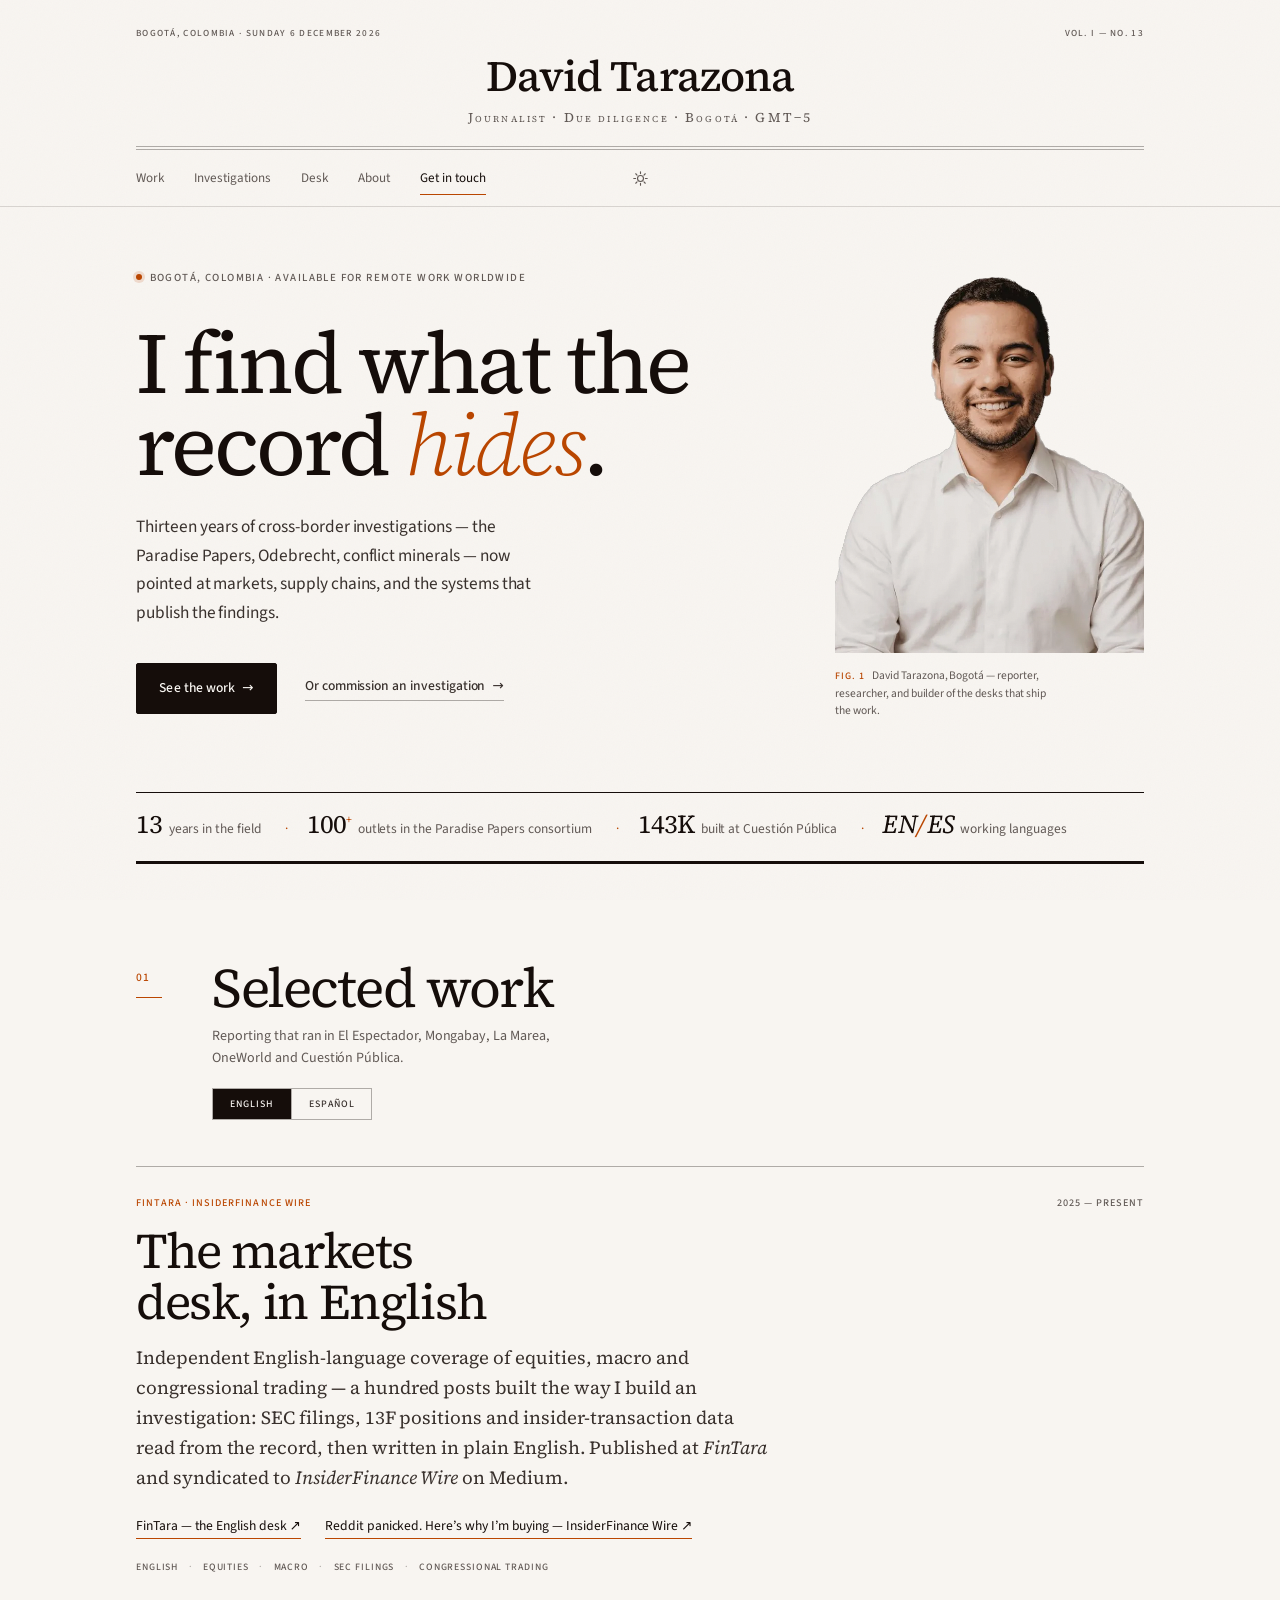
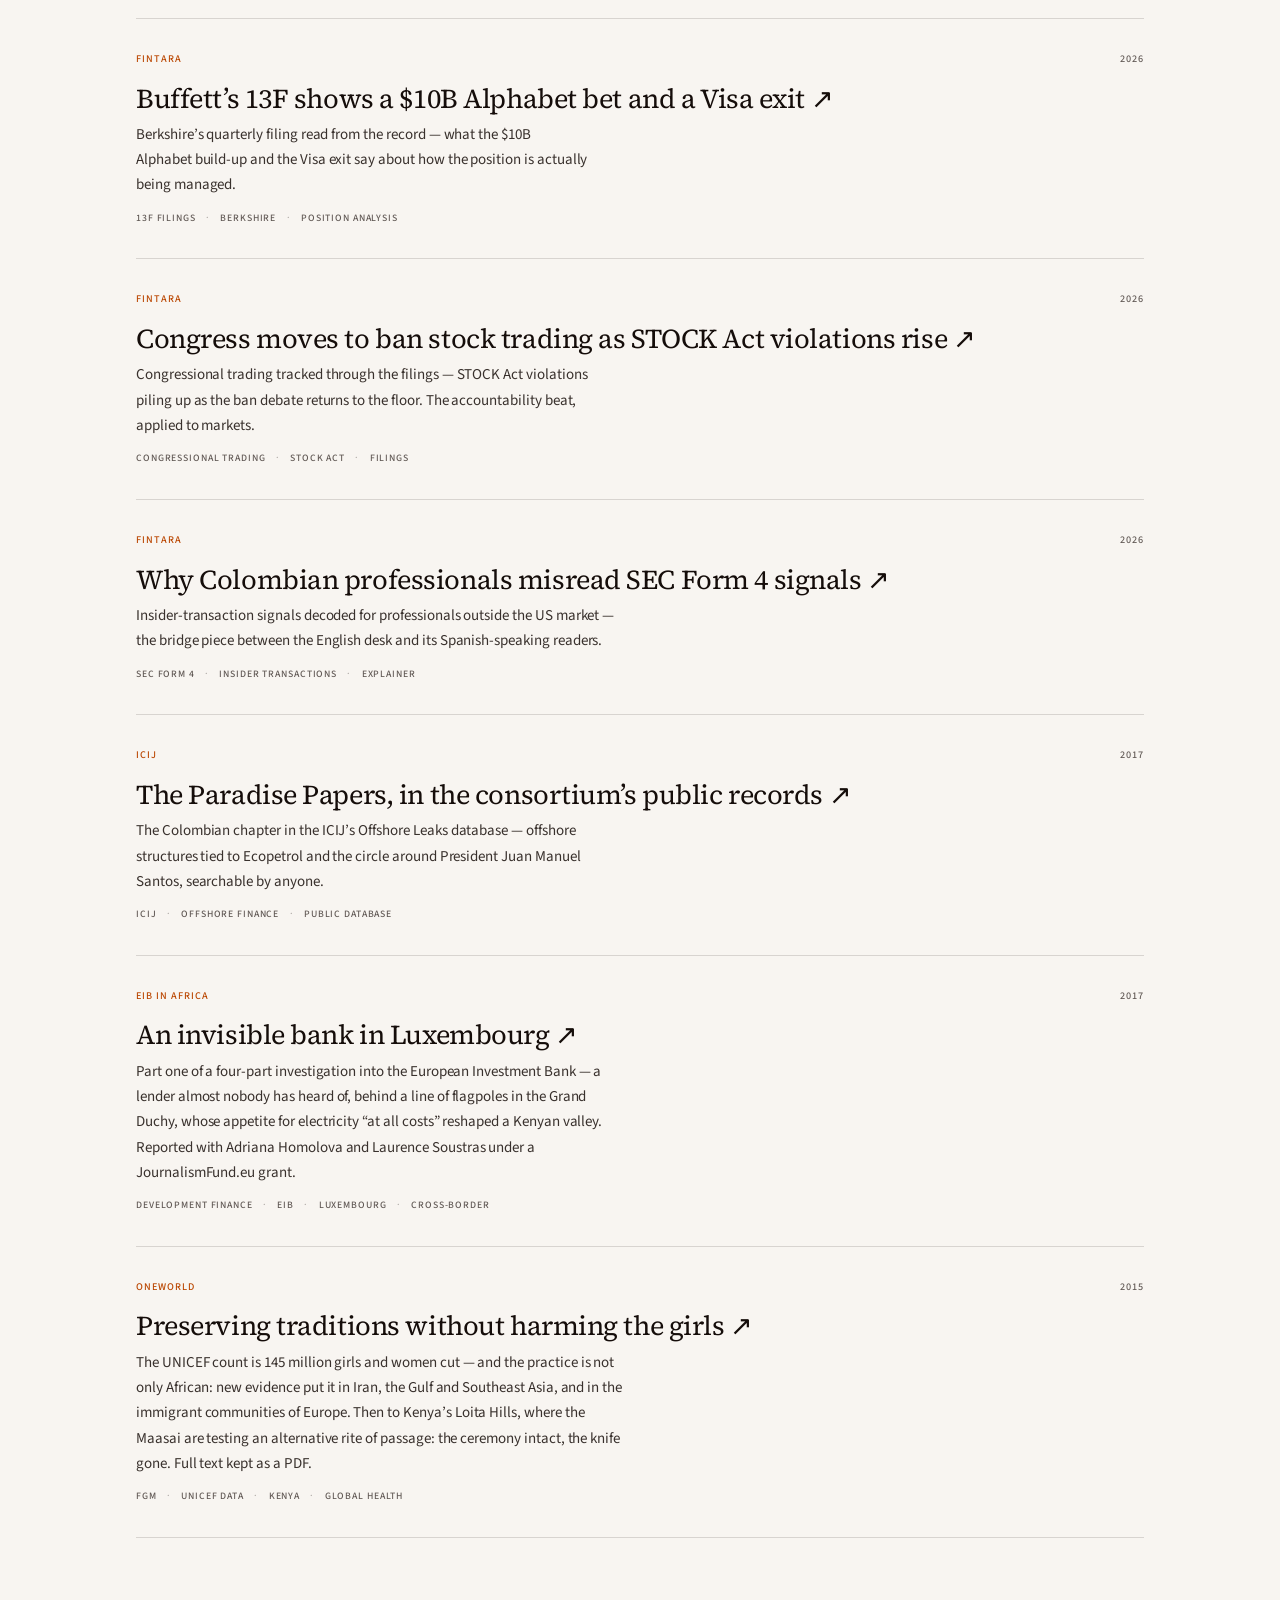
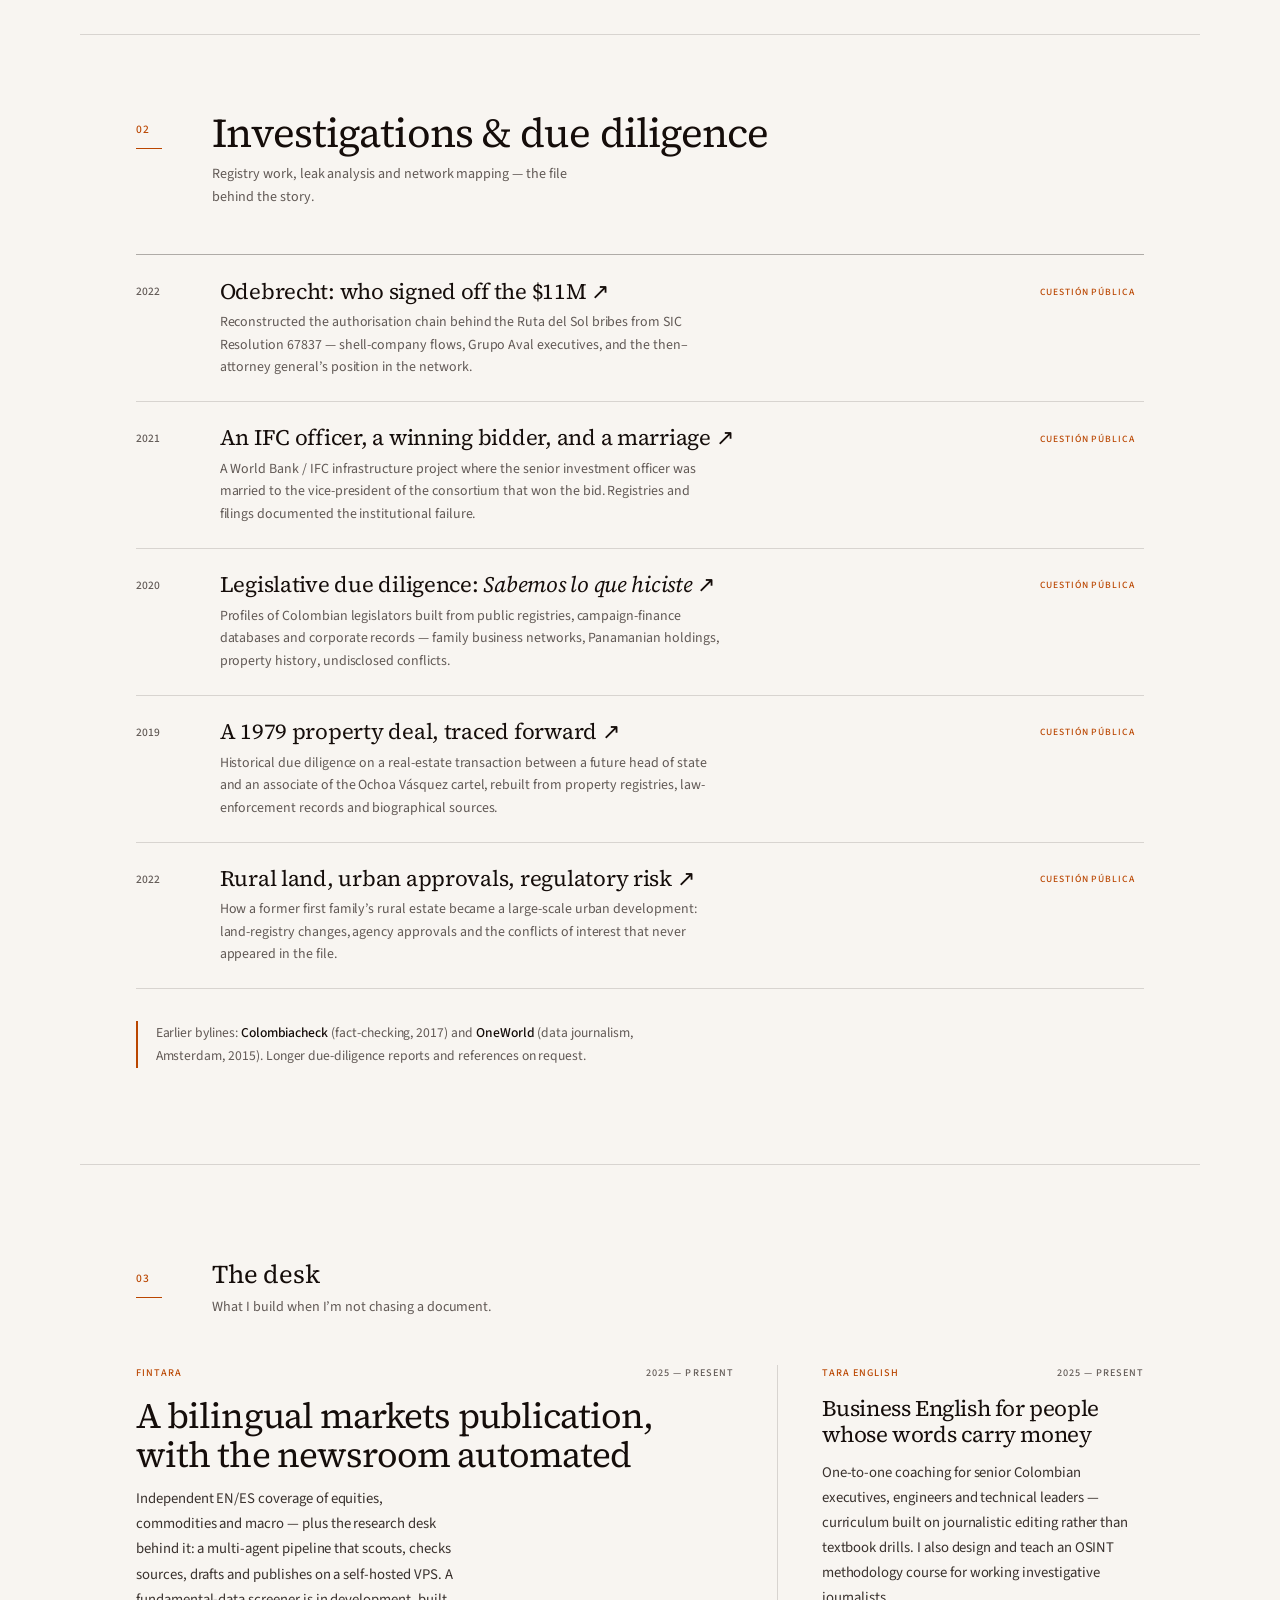
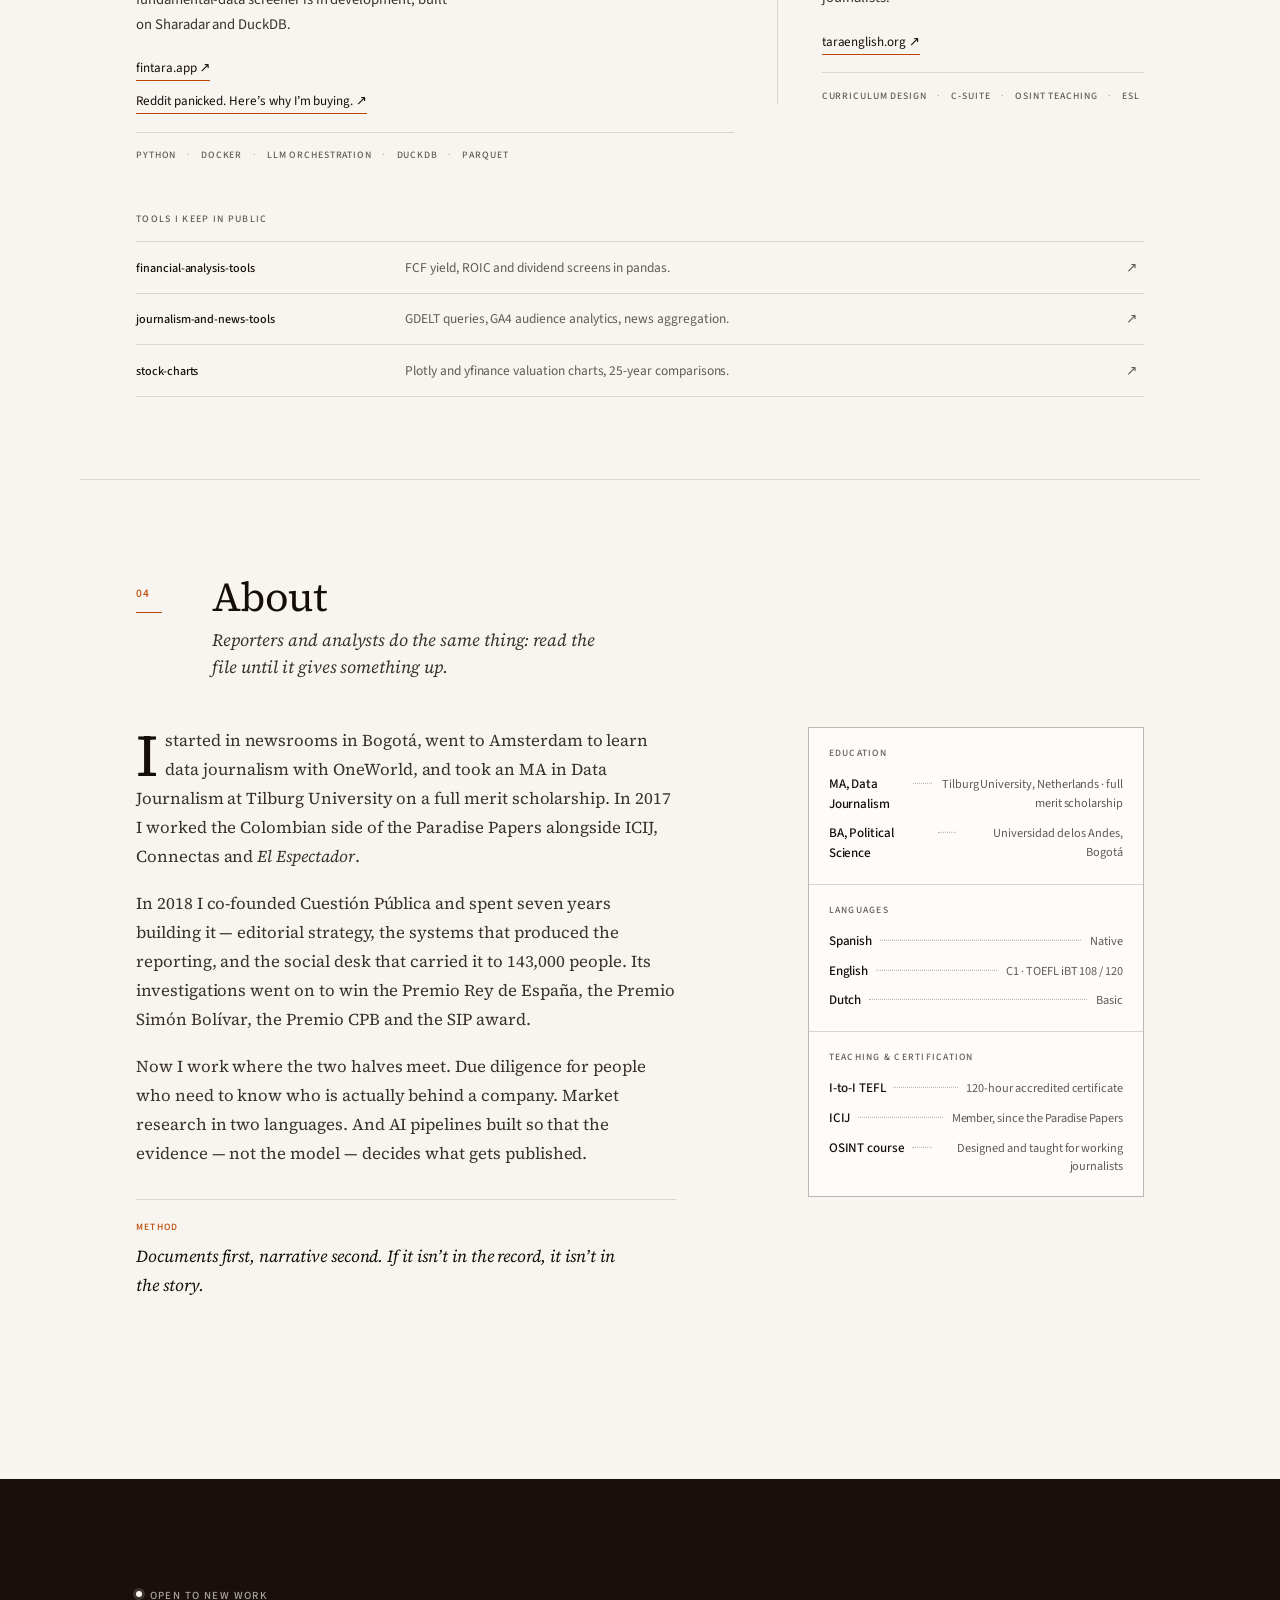
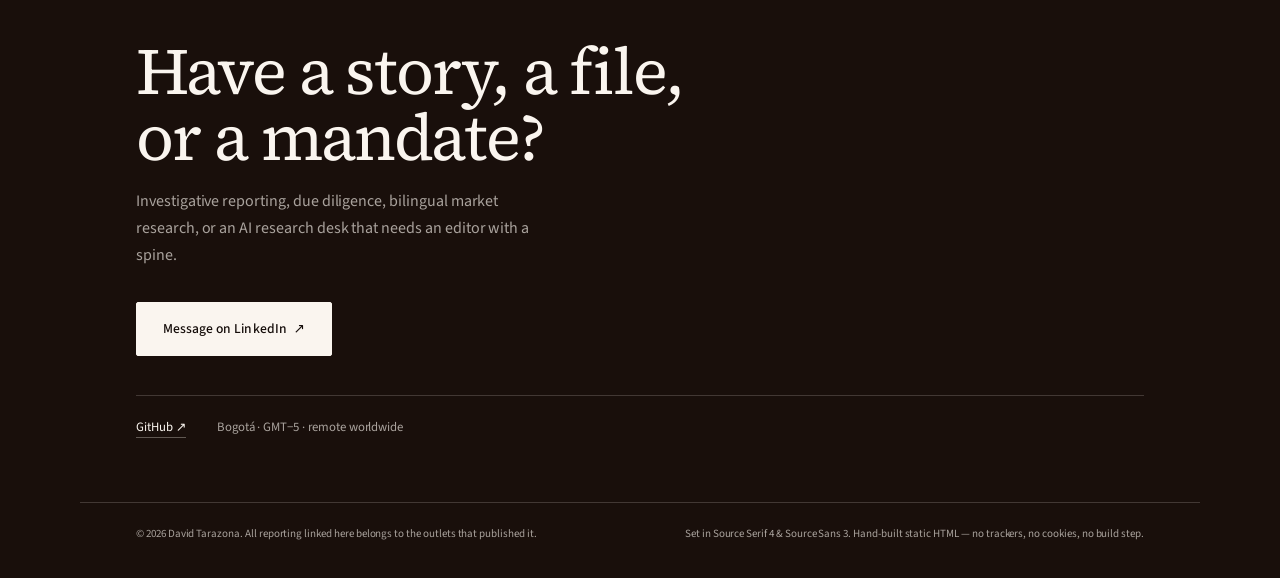
==== commit 5dcd097a: "Facts: the 100-outlet consortium was the Paradise Papers consortium, not the ICIJ consortium; sectio" ====
--- a/index.html
+++ b/index.html
@@ -116,7 +116,7 @@
 
     <ul class="pressmark">
       <li><span class="num">13</span> years in the field</li>
-      <li><span class="num">100<sup>+</sup></span> outlets in the ICIJ consortium</li>
+      <li><span class="num">100<sup>+</sup></span> outlets in the Paradise Papers consortium</li>
       <li><span class="num">143K</span> built at Cuestión Pública</li>
       <li><span class="num num--word">EN<span class="slash">/</span>ES</span> working languages</li>
     </ul>
@@ -127,7 +127,7 @@
       <p class="section__index" aria-hidden="true">01</p>
       <div class="section__headText">
         <h2 class="section__title section__title--lead" id="workTitle">Selected work</h2>
-        <p class="section__note">Reporting that ran in ICIJ, El Espectador, Mongabay, La Marea and Cuestión Pública.</p>
+        <p class="section__note">Reporting that ran in El Espectador, Mongabay, La Marea, OneWorld and Cuestión Pública.</p>
         <div class="lang-toggle" role="group" aria-label="Filter selected work by language">
           <button type="button" class="lang-btn" data-lang-btn="en">English</button>
           <button type="button" class="lang-btn" data-lang-btn="es">Español</button>
@@ -161,7 +161,7 @@
       </p>
       <h3 class="lead-story__title">Paradise Papers — the Colombia chapter</h3>
       <p class="lead-story__dek">
-        Part of the ICIJ’s 100-outlet global consortium. I worked the Colombian slice of the
+        Part of the Paradise Papers’ 100-outlet global consortium. I worked the Colombian slice of the
         leak: offshore structures tied to Ecopetrol, to then–Defence Minister Gabriel Silva
         Luján, and to the circle around President Juan Manuel Santos. The findings ran in
         <em>El Espectador</em> and in the consortium’s public database.
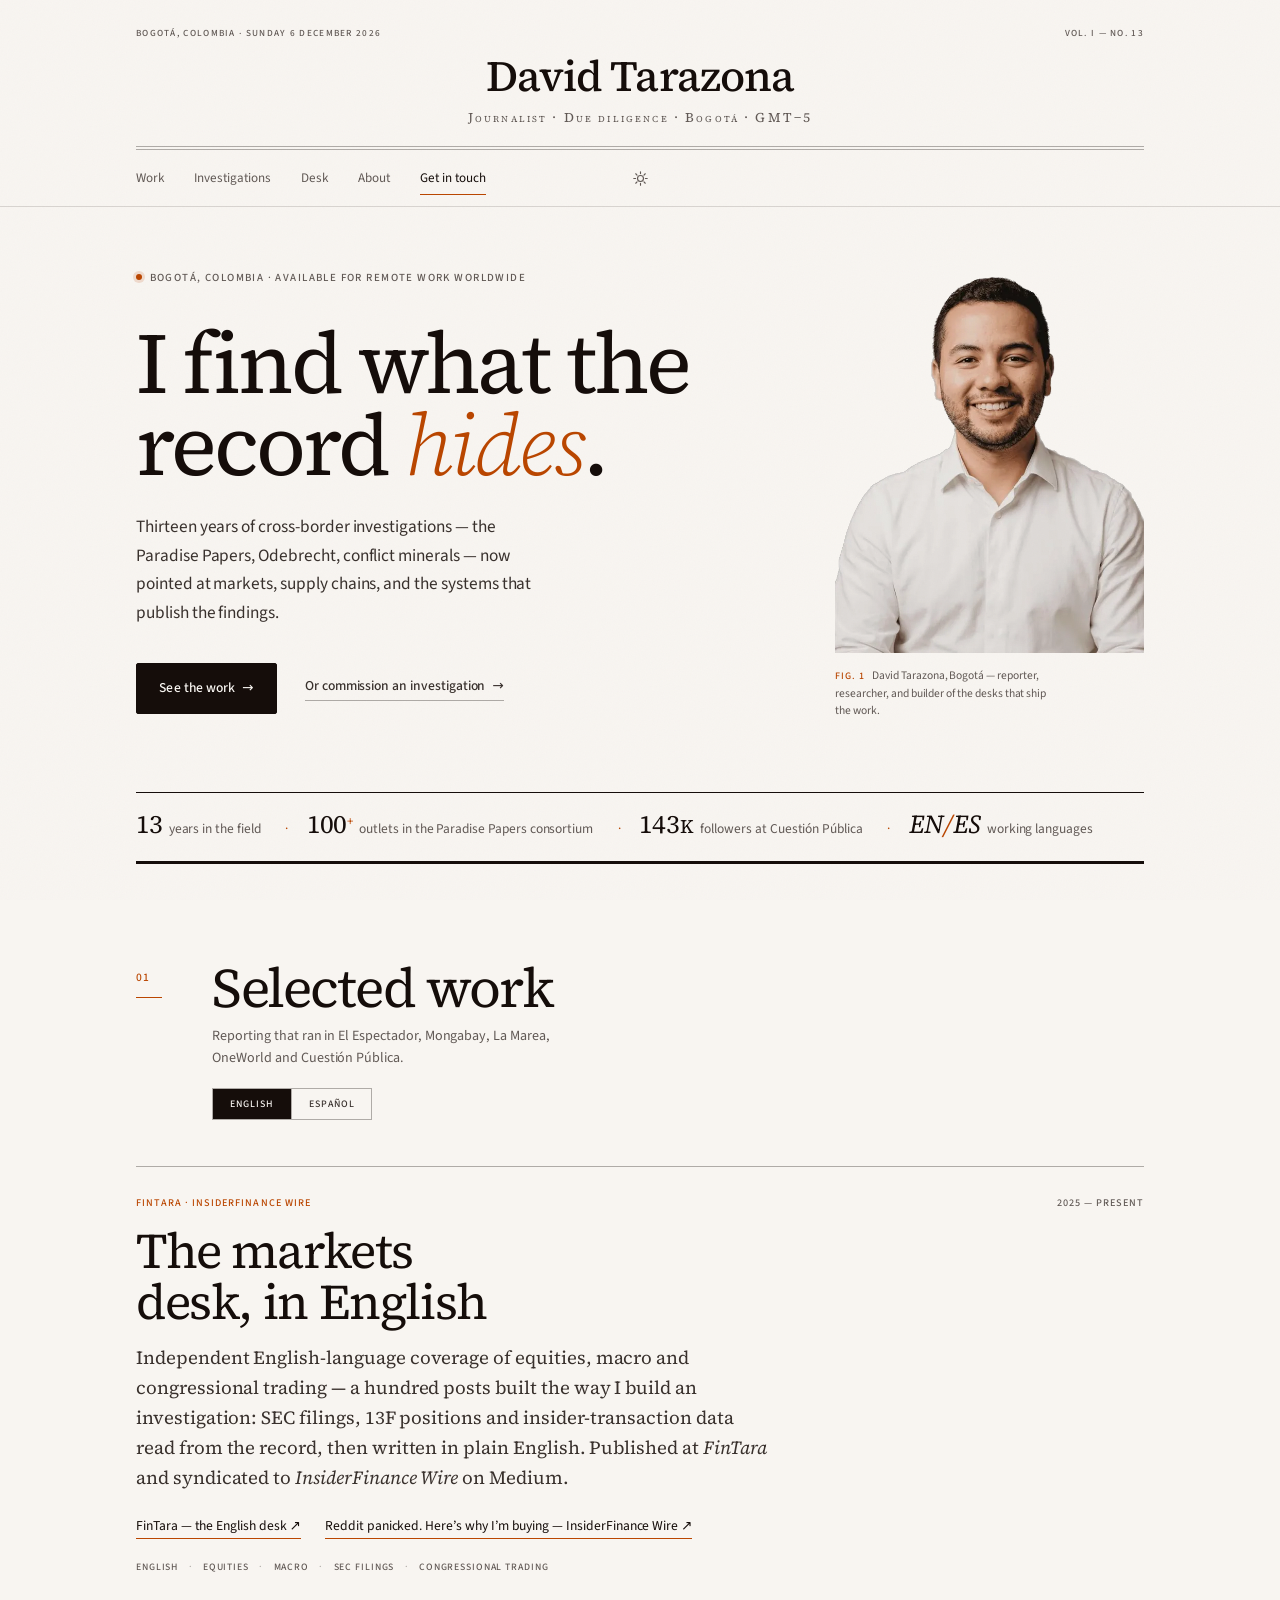
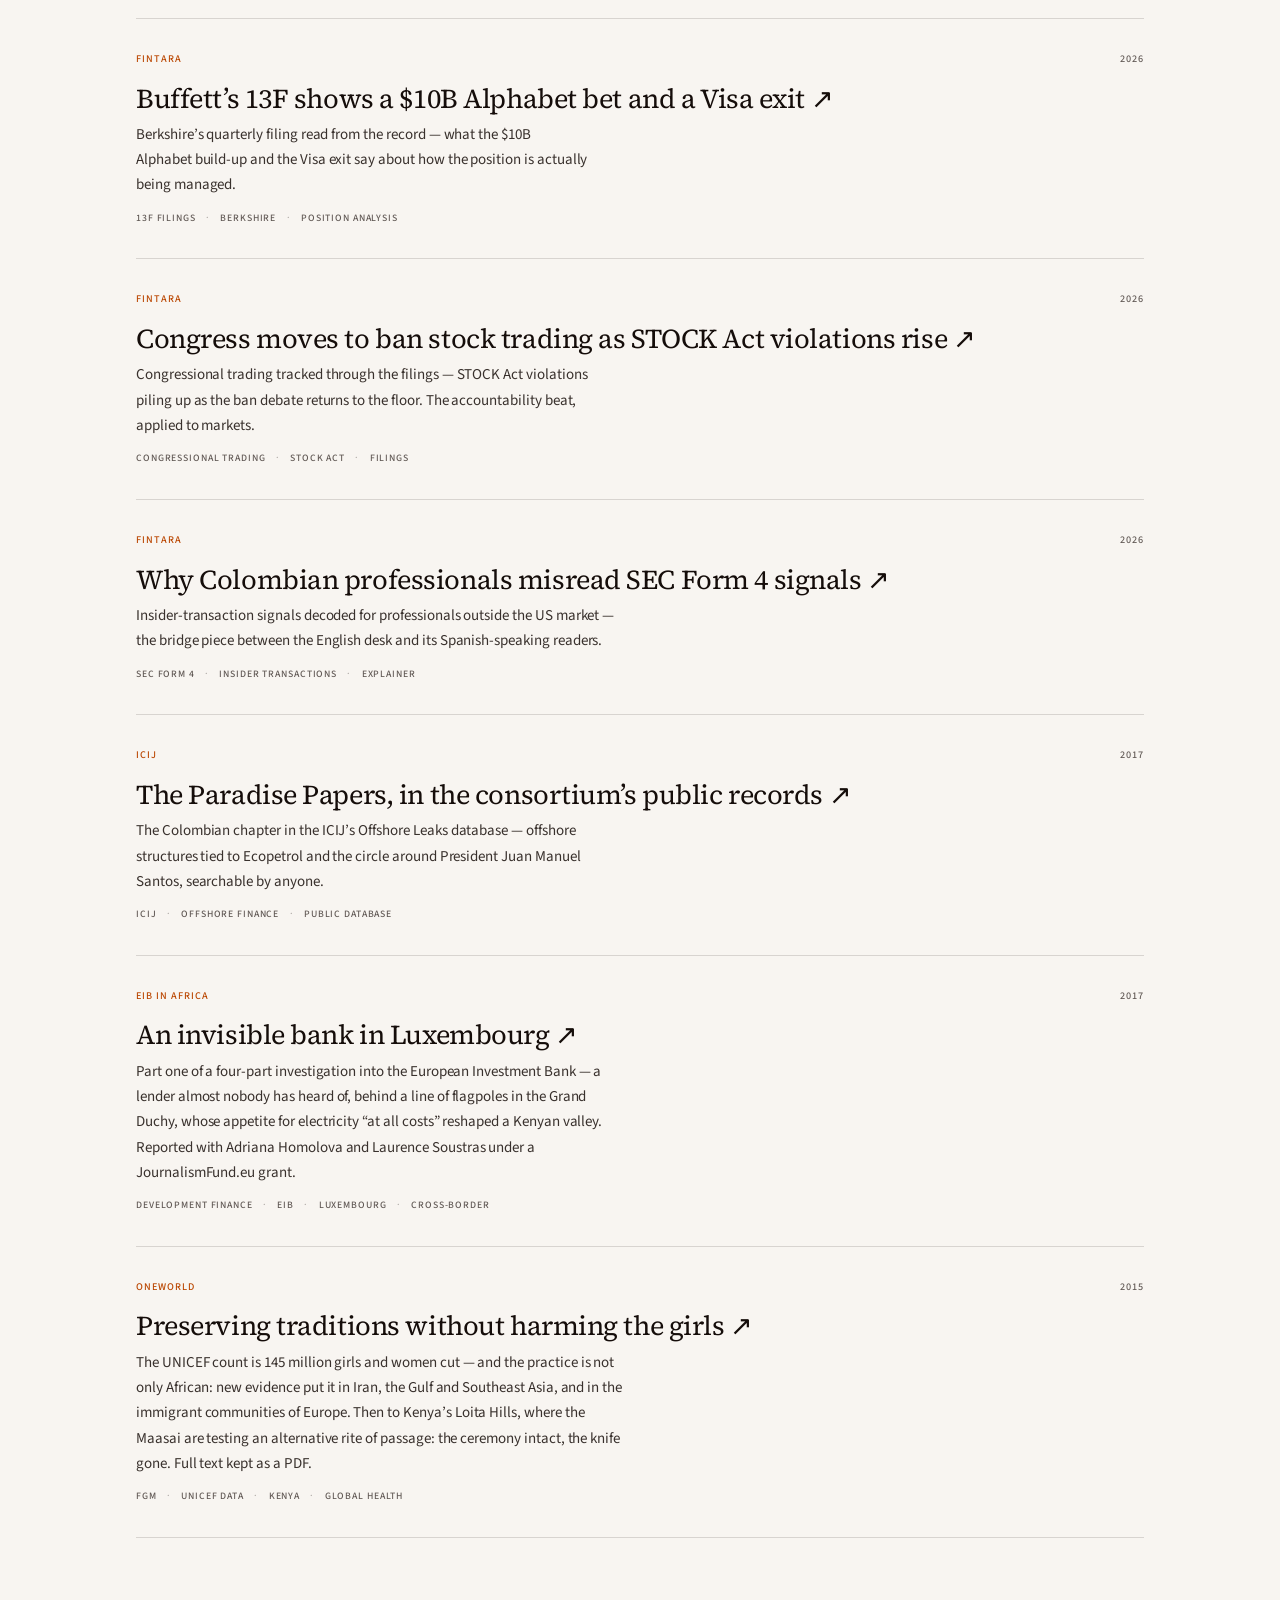
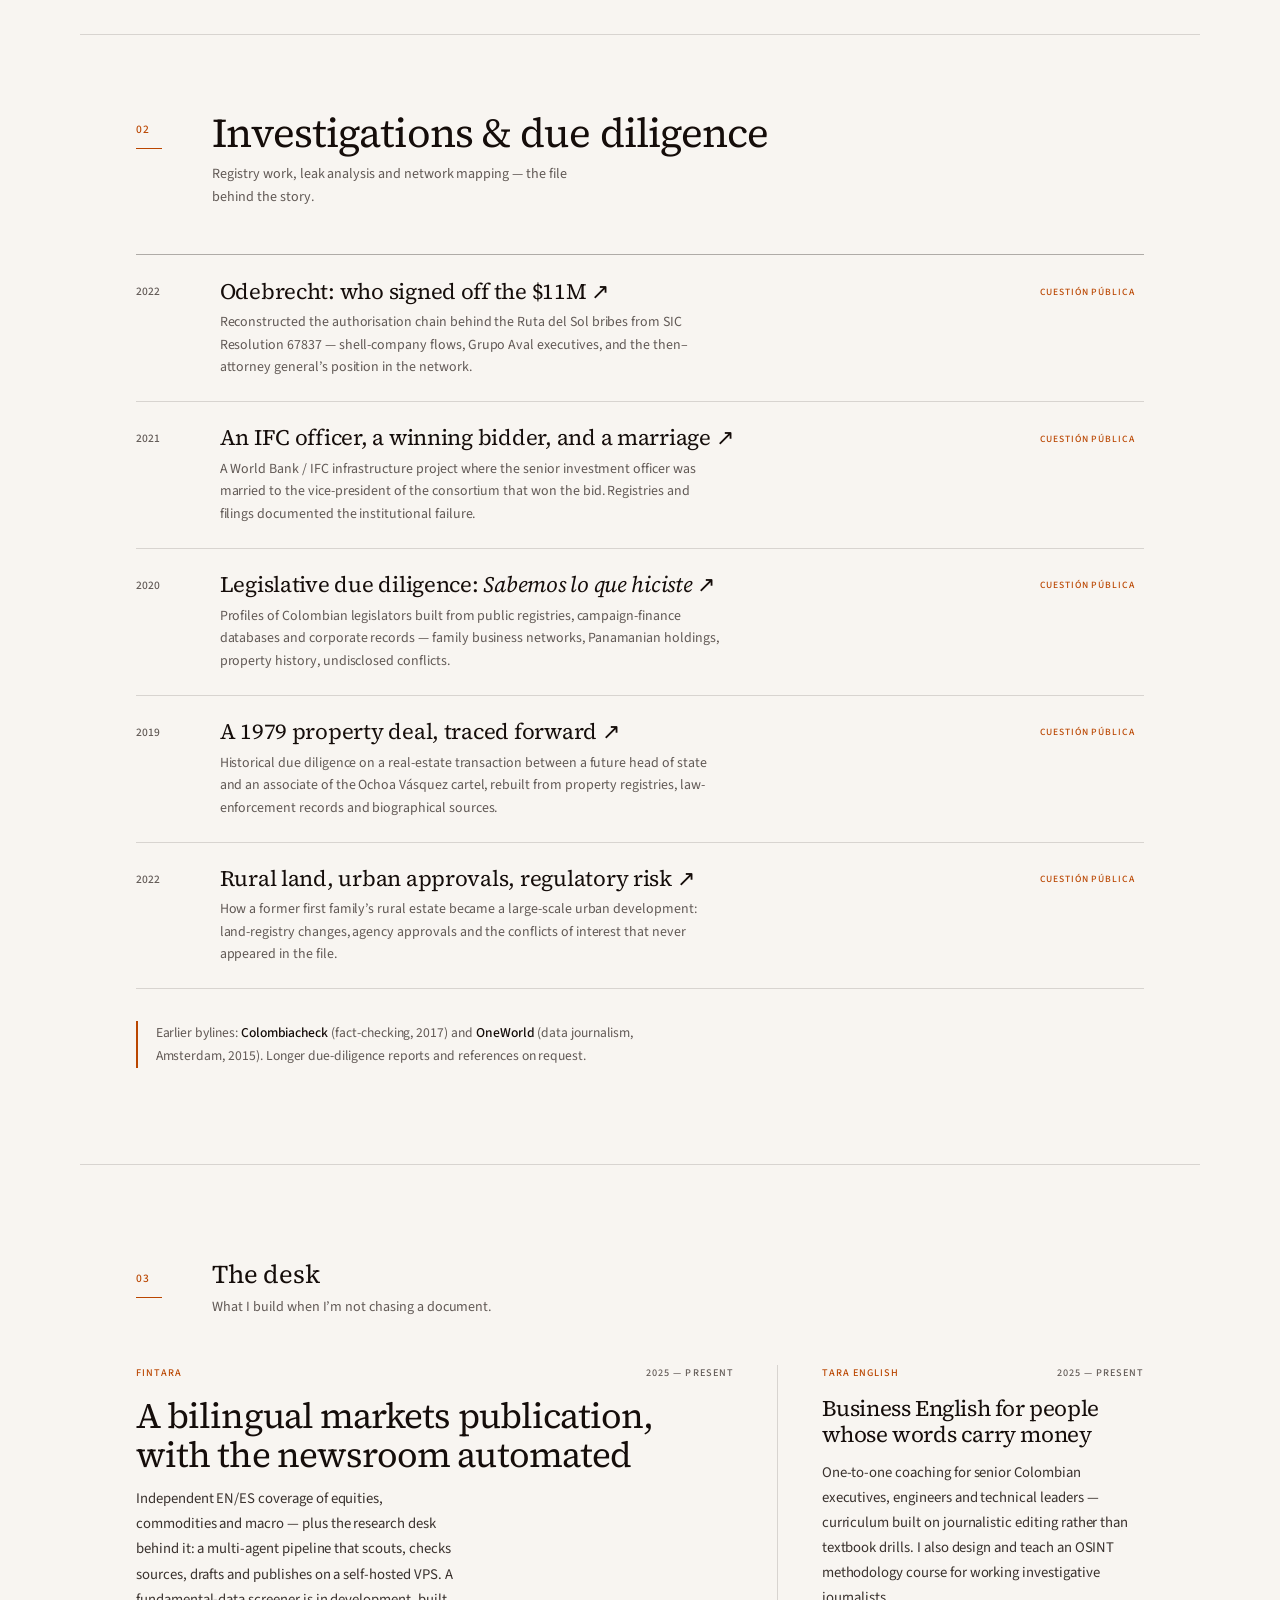
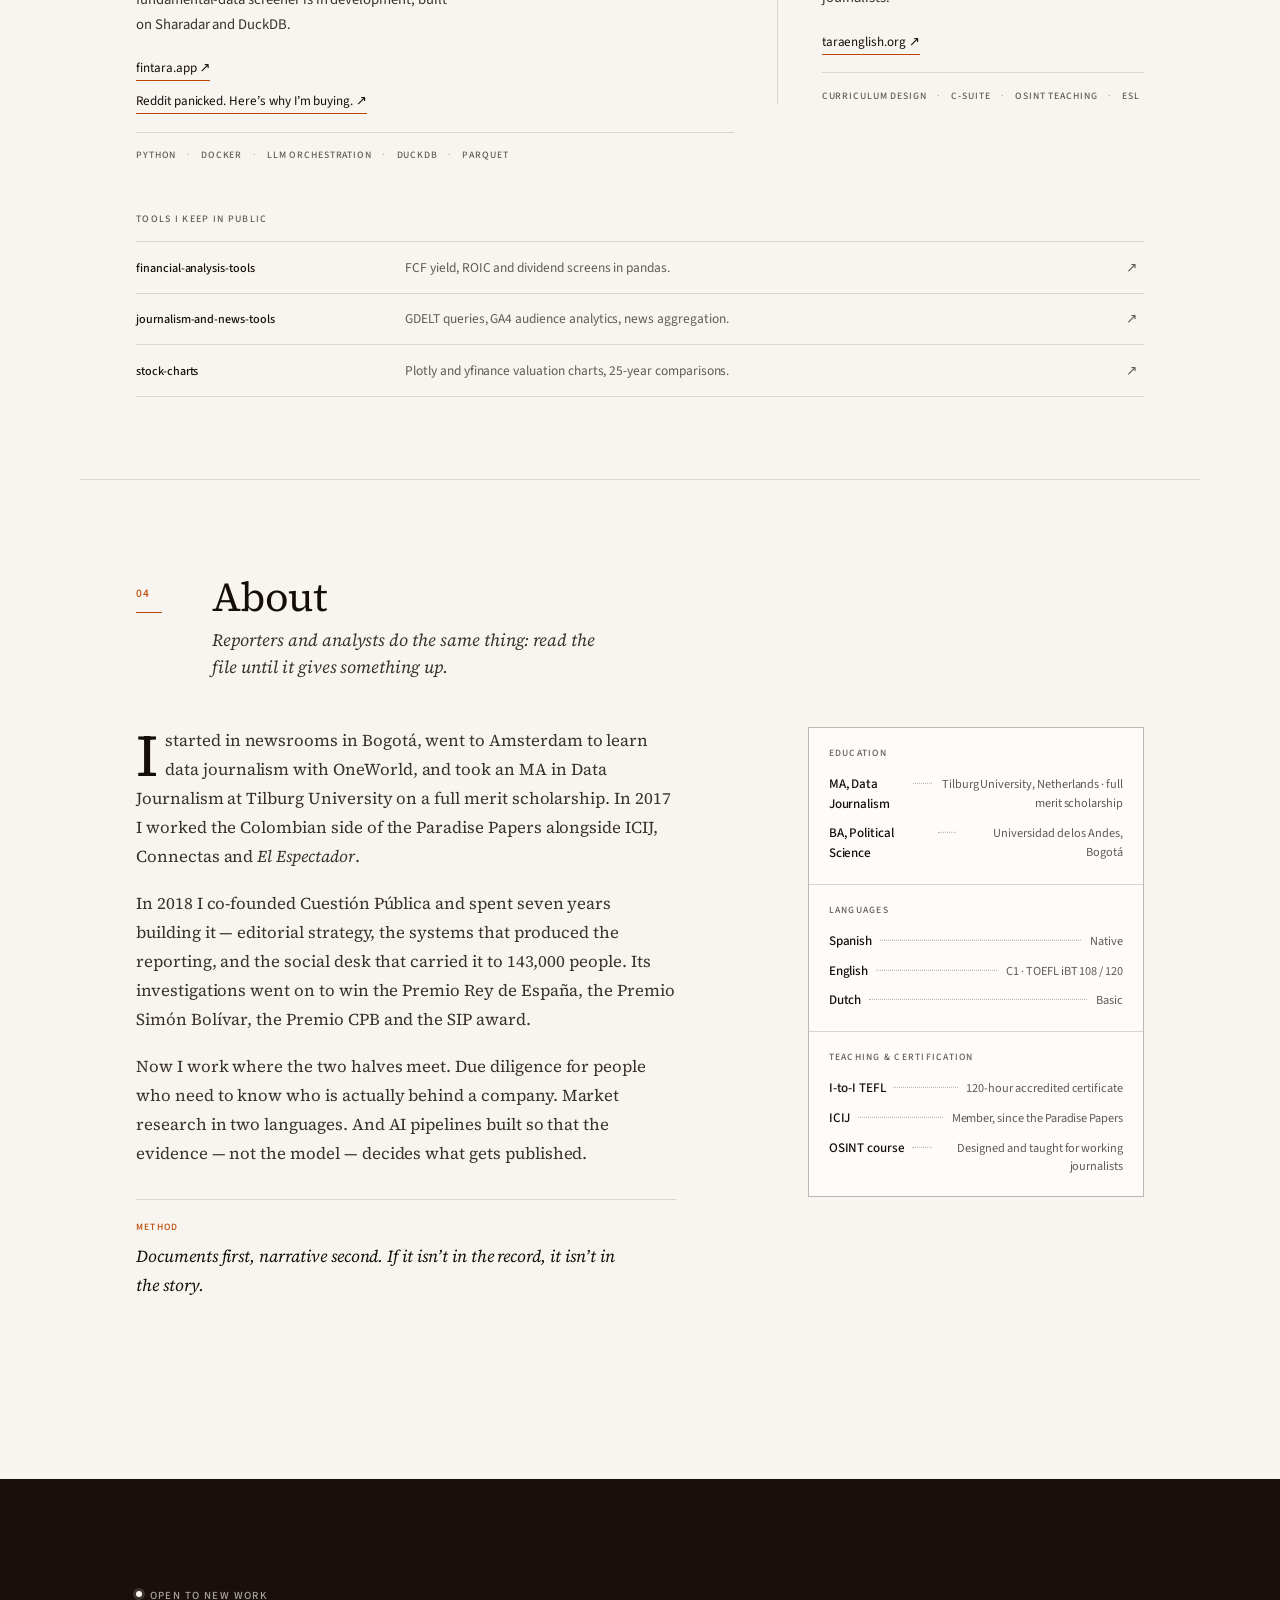
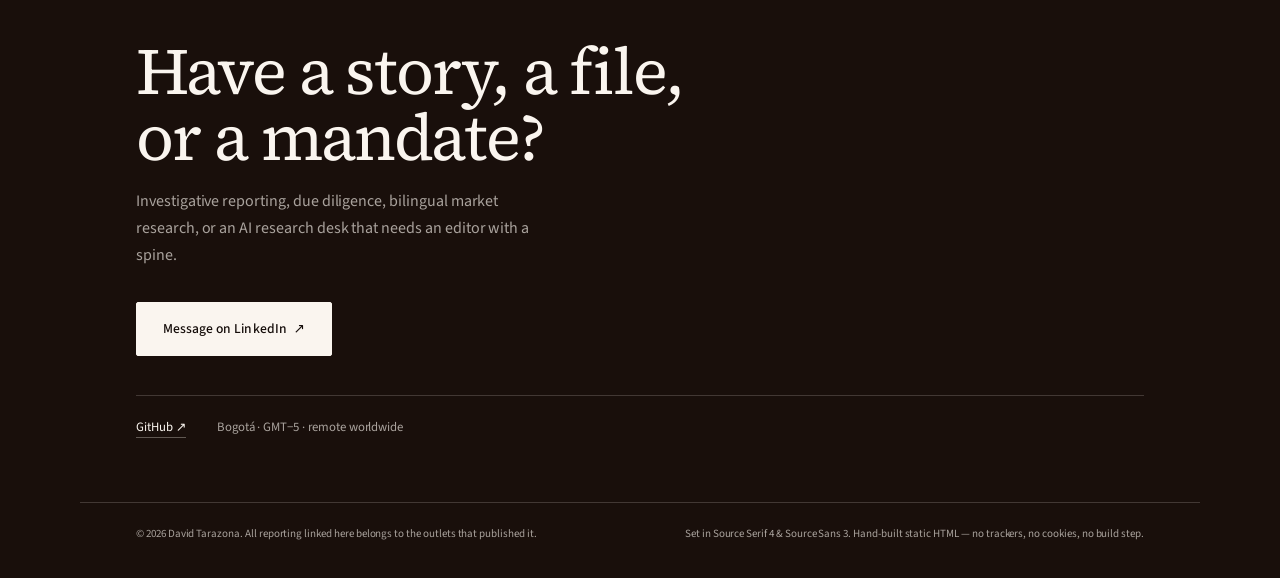
==== commit d646f3b7: "Oct 20, 2026, 5:29 PM" ====
--- a/index.html
+++ b/index.html
@@ -116,8 +116,8 @@
 
     <ul class="pressmark">
       <li><span class="num">13</span> years in the field</li>
-      <li><span class="num">100<sup>+</sup></span> outlets in the Paradise Papers consortium</li>
-      <li><span class="num">143K</span> built at Cuestión Pública</li>
+      <li><span class="num">100<span class="num__plus" aria-label="more than">+</span></span> outlets in the Paradise Papers consortium</li>
+      <li><span class="num">143<span class="num__unit" aria-label="thousand">K</span></span> followers at Cuestión Pública</li>
       <li><span class="num num--word">EN<span class="slash">/</span>ES</span> working languages</li>
     </ul>
   </section>
--- a/assets/css/styles.css
+++ b/assets/css/styles.css
@@ -503,11 +503,25 @@
   letter-spacing: -0.028em;
   line-height: 1;
   color: var(--ink);
-  /* old-style figures: book setting, and the page's identity gesture */
-  font-variant-numeric: oldstyle-nums;
-}
-.num sup { font-size: 0.42em; vertical-align: super; color: var(--accent); }
+  /* lining, tabular figures: uniform cap-height, so 13 and 100 read at the
+     same size. Old-style figures dropped 13 to x-height and broke the strip. */
+  font-variant-numeric: lining-nums tabular-nums;
+}
 .num--word { font-style: italic; }
+/* a unit set small but on the baseline — newspaper stat setting, not a
+   superscript or a subscript */
+.num__unit {
+  font-size: 0.74em;
+  letter-spacing: 0.02em;
+  margin-left: 0.06em;
+}
+.num__plus {
+  font-size: 0.46em;
+  vertical-align: 0.7em;
+  color: var(--accent);
+  letter-spacing: 0.02em;
+  margin-left: 0.04em;
+}
 .slash { color: var(--accent); padding: 0 0.05em; }
 
 /* ---------- sections ---------- */
@@ -1007,7 +1021,7 @@
   margin-bottom: 0.85rem;
 }
 .cred-list { margin: 0; }
-/* dot leaders: the page's second identity gesture (see .num's old-style figures) */
+/* dot leaders: the page's second identity gesture (see .num's lining figures) */
 .cred-list > div {
   display: flex;
   align-items: baseline;
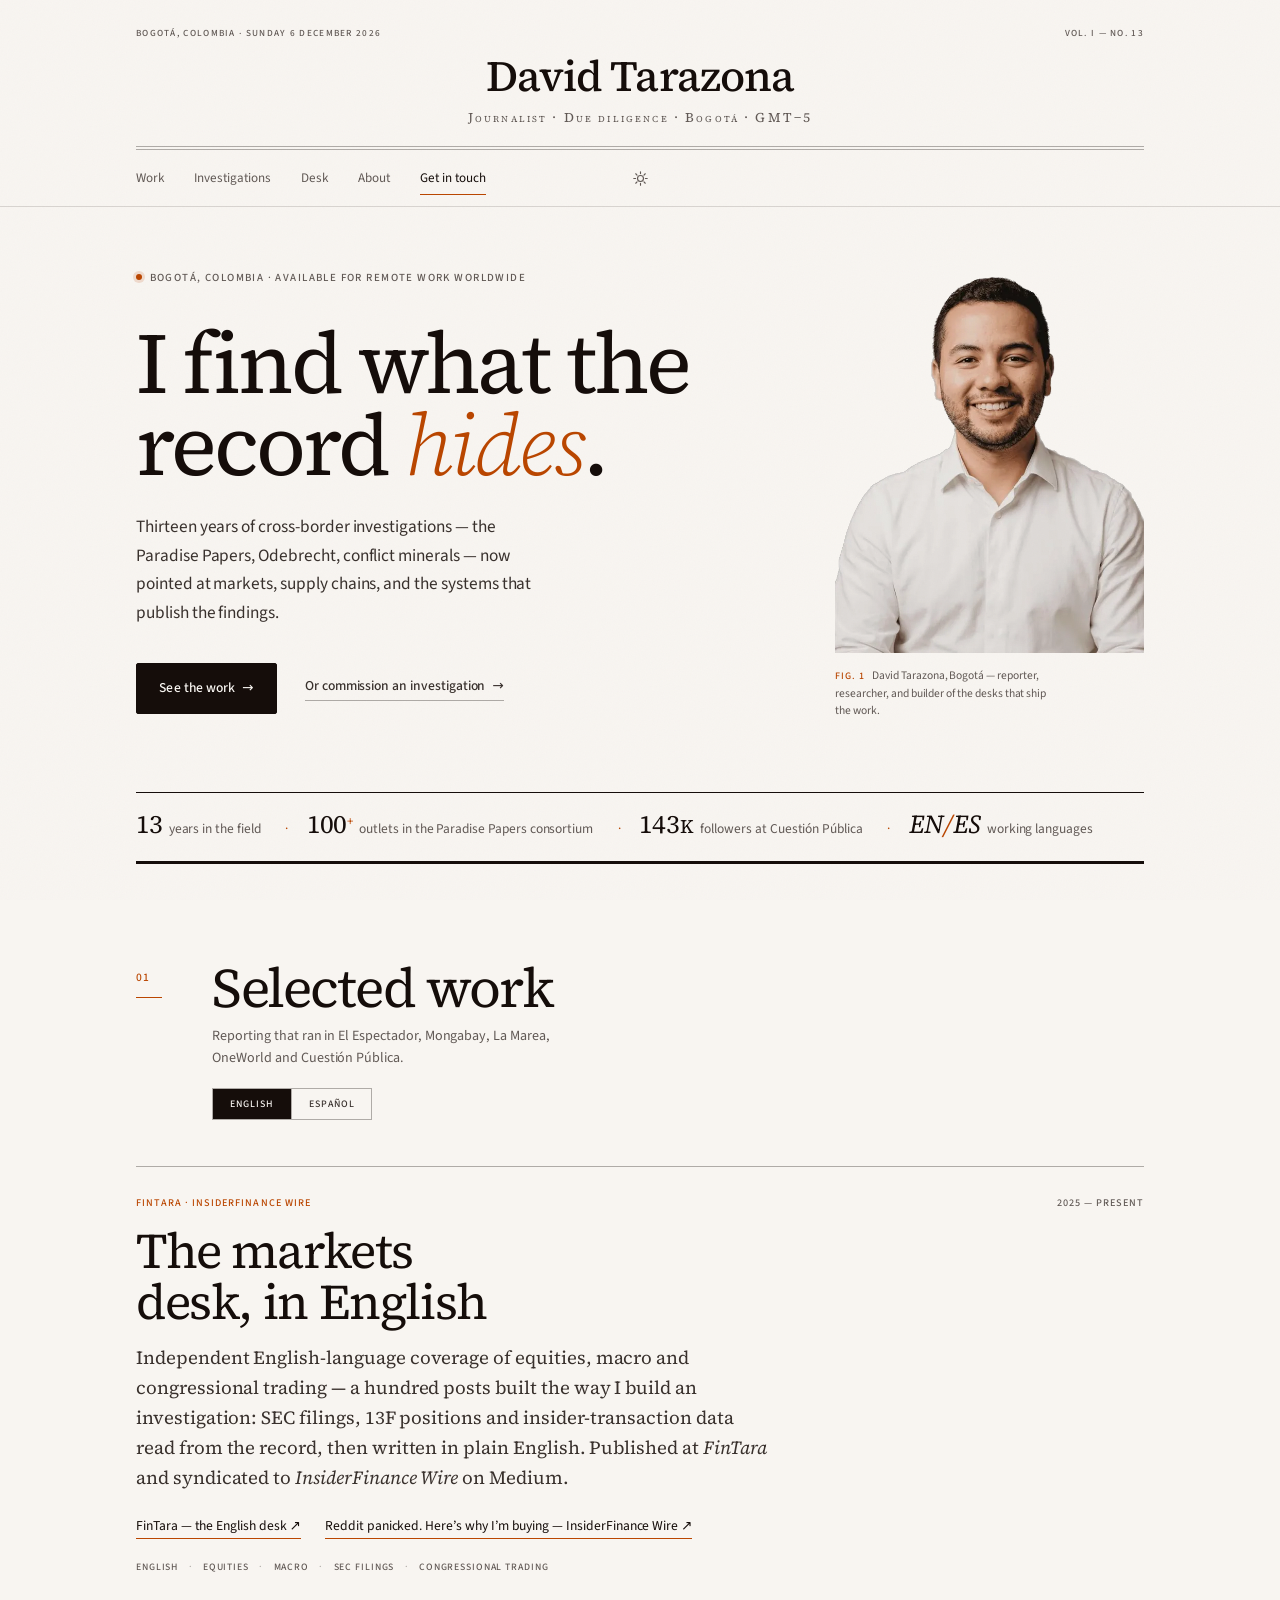
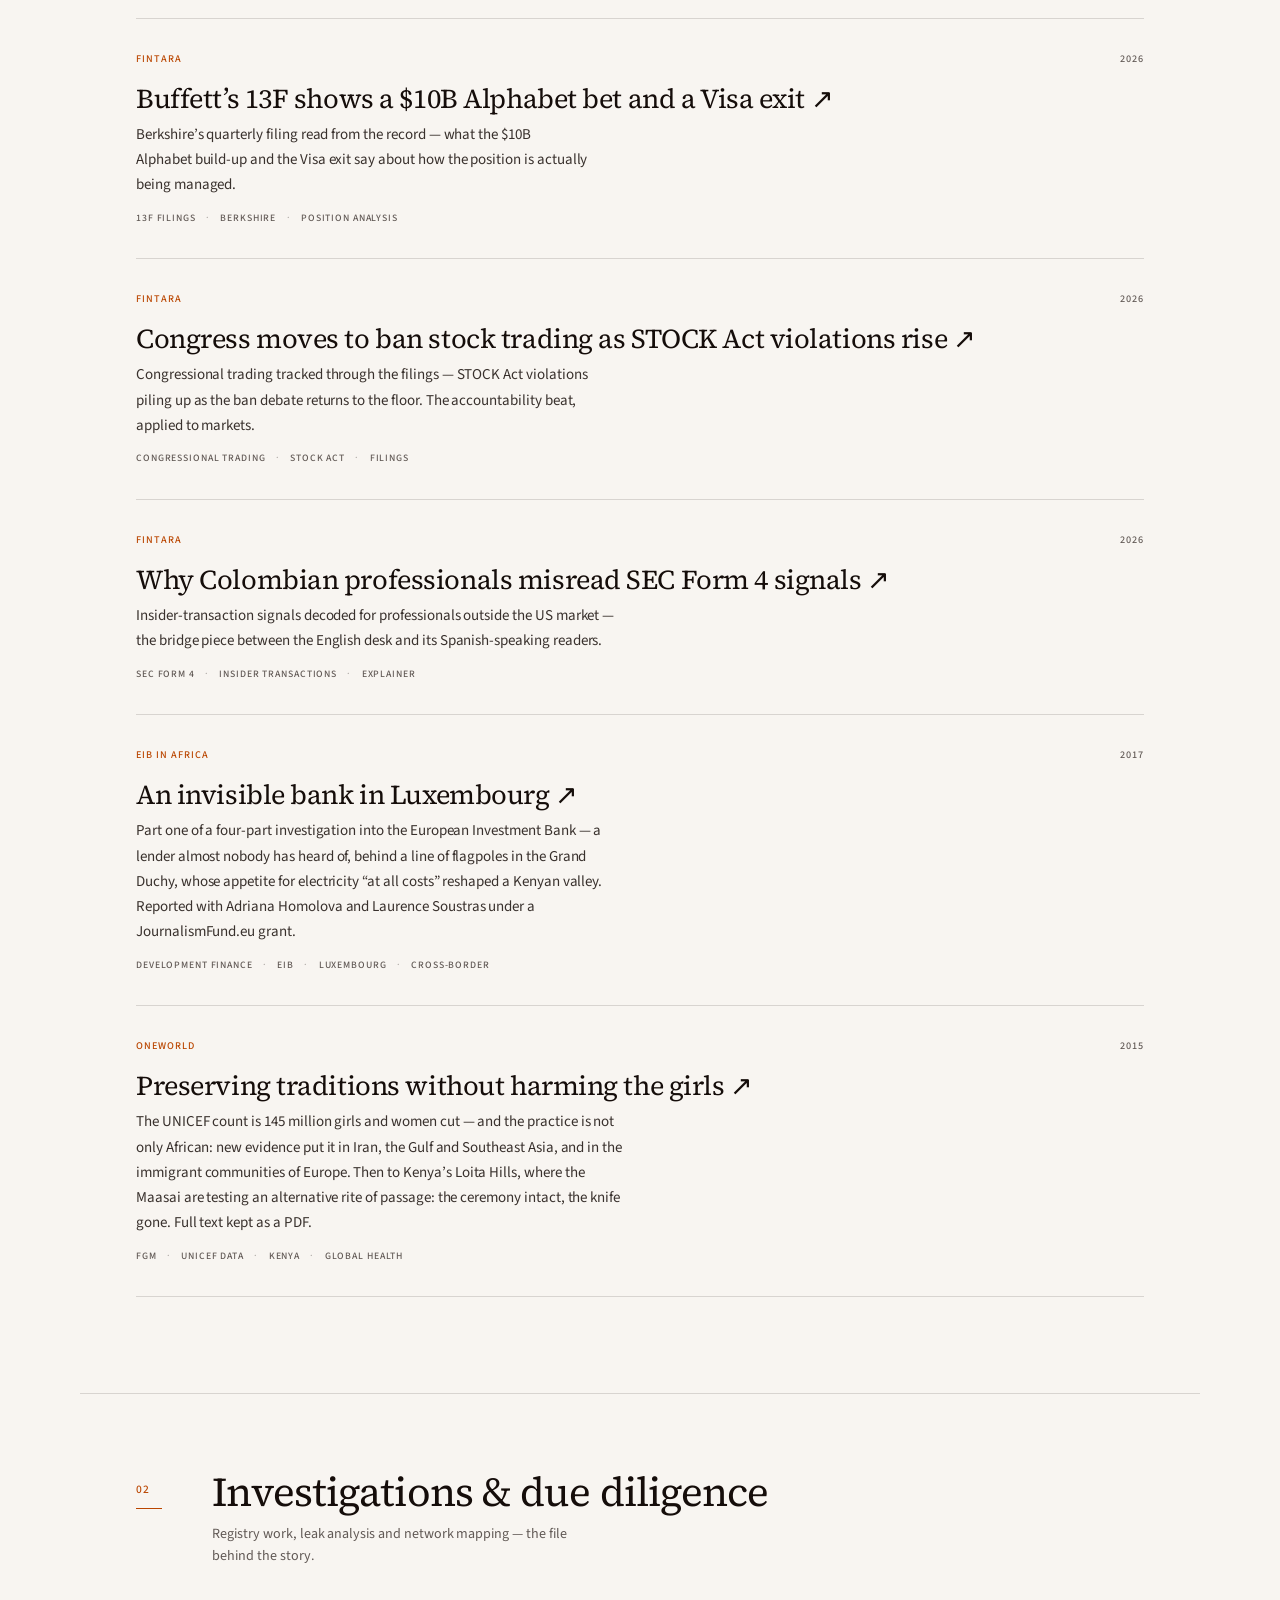
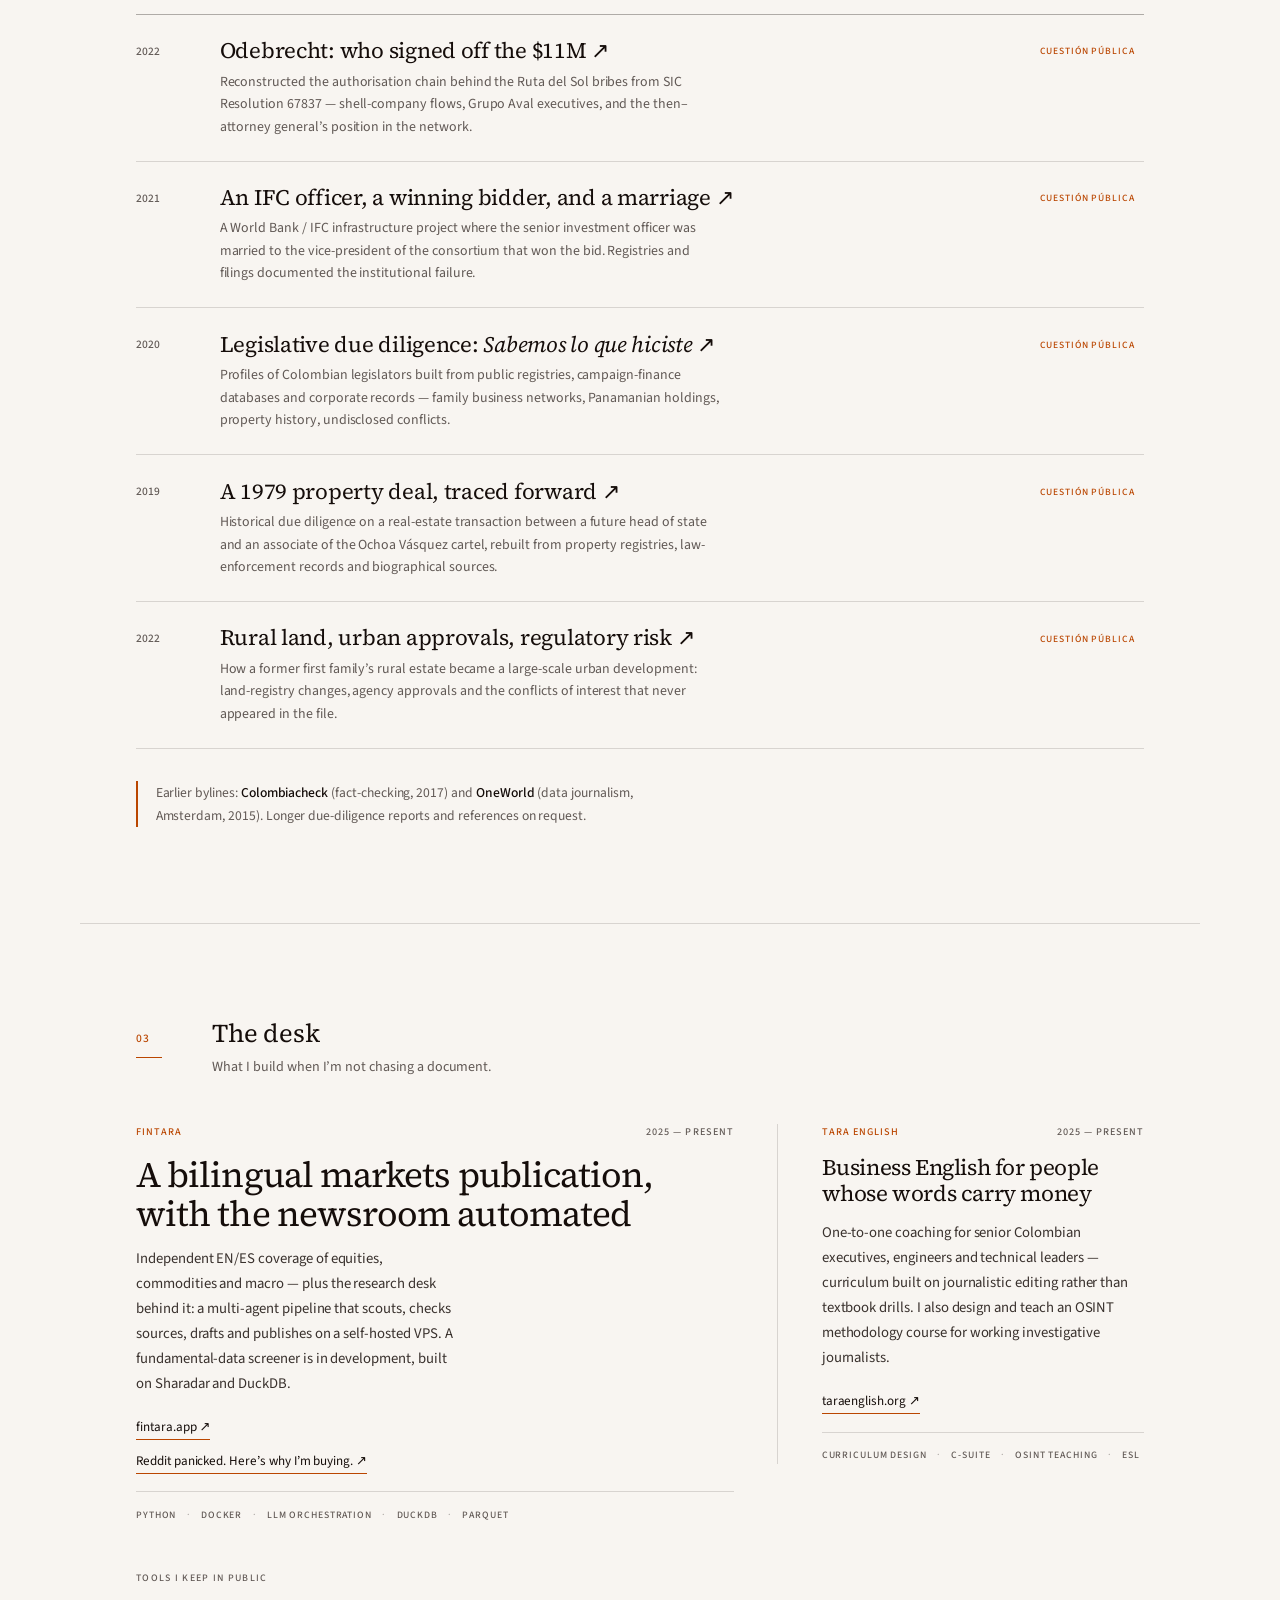
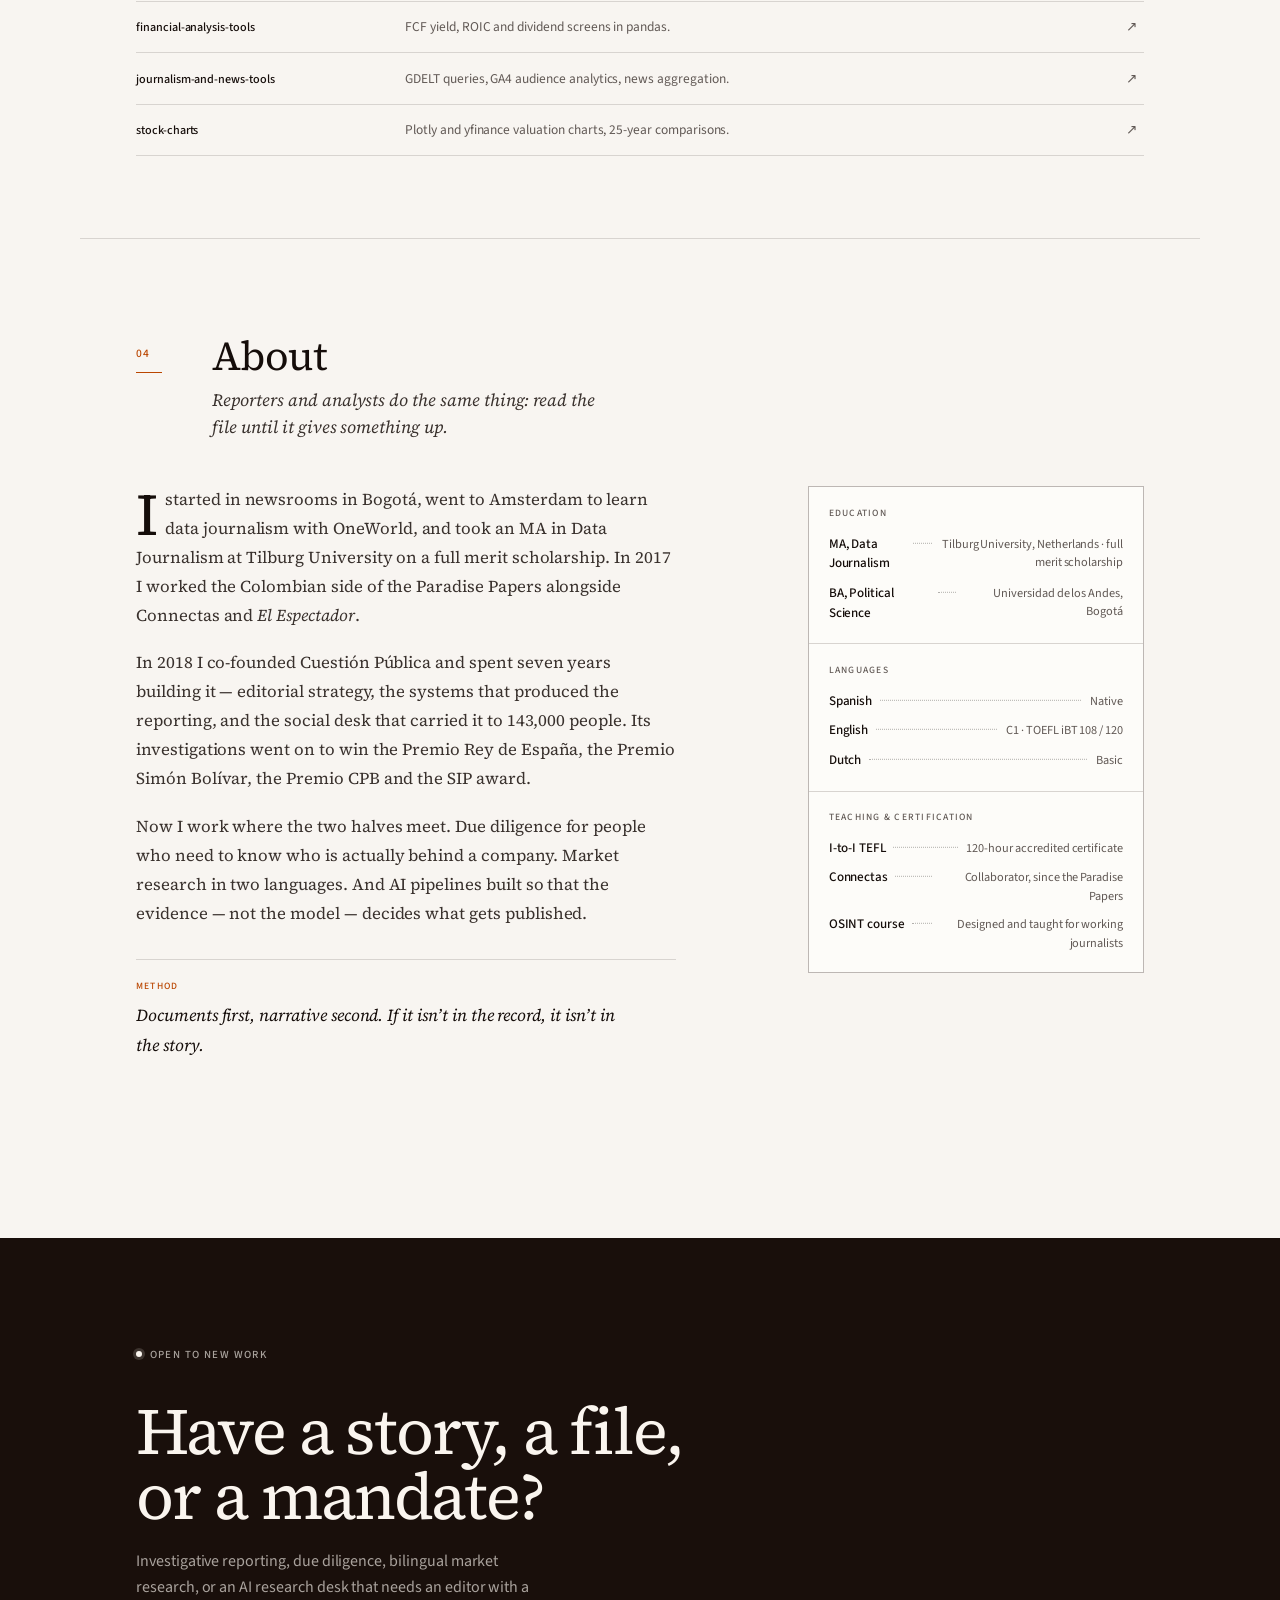
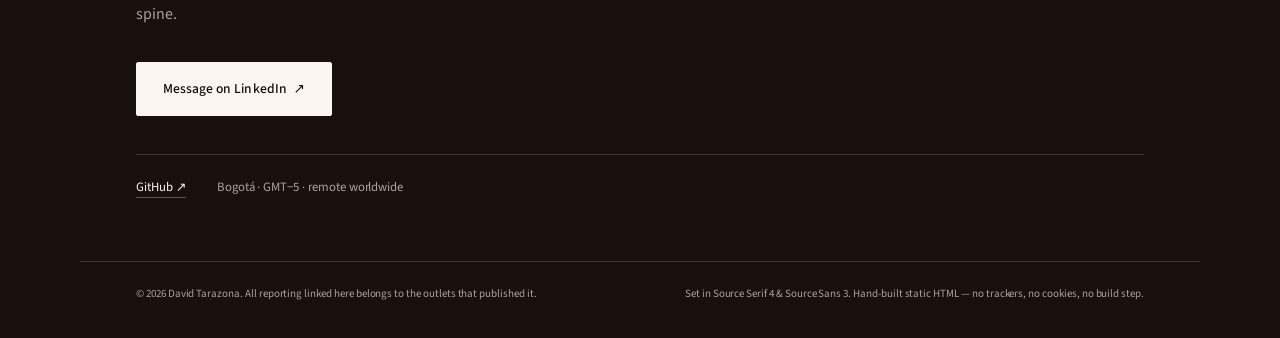
==== commit b8305823: "Remove remaining ICIJ mentions (bylines, kv tags, duplicate offshore-leaks story card, bio, credenti" ====
--- a/index.html
+++ b/index.html
@@ -4,7 +4,7 @@
 <meta charset="utf-8">
 <meta name="viewport" content="width=device-width, initial-scale=1">
 <title>David Tarazona — Journalist &amp; due-diligence researcher</title>
-<meta name="description" content="David Tarazona is an investigative journalist and due-diligence researcher in Bogotá. ICIJ Paradise Papers, co-founder of Cuestión Pública, and builder of bilingual AI research desks.">
+<meta name="description" content="David Tarazona is an investigative journalist and due-diligence researcher in Bogotá. Paradise Papers contributor, co-founder of Cuestión Pública, and builder of bilingual AI research desks.">
 <link rel="canonical" href="https://david-tarazona.vercel.app/">
 <meta name="author" content="David Tarazona">
 <meta name="theme-color" content="#F8F5F1" media="(prefers-color-scheme: light)">
@@ -16,7 +16,7 @@
 <meta property="og:title" content="David Tarazona — Investigative journalist &amp; due-diligence researcher">
 <meta property="og:description" content="Thirteen years of cross-border investigations — Paradise Papers, Odebrecht, conflict minerals — now pointed at markets, supply chains and the systems that publish the findings.">
 <meta property="og:url" content="https://david-tarazona.vercel.app/">
-<meta property="og:image" content="https://david-tarazona.vercel.app/assets/img/og.png">
+<meta property="og:image" content="https://david-tarazona.vercel.app/assets/img/og.png?v=20261021">
 <meta property="og:image:width" content="1200">
 <meta property="og:image:height" content="630">
 <meta property="og:image:alt" content="David Tarazona — investigative journalist, due diligence, AI content systems.">
@@ -25,7 +25,7 @@
 <meta name="twitter:card" content="summary_large_image">
 <meta name="twitter:title" content="David Tarazona — Investigative journalist &amp; due-diligence researcher">
 <meta name="twitter:description" content="Thirteen years of cross-border investigations, now pointed at markets and supply chains.">
-<meta name="twitter:image" content="https://david-tarazona.vercel.app/assets/img/og.png">
+<meta name="twitter:image" content="https://david-tarazona.vercel.app/assets/img/og.png?v=20261021">
 
 <link rel="icon" href="assets/img/favicon.svg" type="image/svg+xml">
 <link rel="apple-touch-icon" href="assets/img/apple-touch-icon.png">
@@ -35,7 +35,7 @@
 <link rel="stylesheet" href="assets/css/styles.css">
 <script src="assets/js/theme.js"></script>
 
-<script type="application/ld+json">{"@context":"https://schema.org","@type":"Person","name":"David Tarazona","jobTitle":"Investigative journalist & due-diligence researcher","description":"Investigative journalist in Bogotá. ICIJ Paradise Papers contributor, co-founder of Cuestión Pública, contributing editor at Mongabay Latam.","url":"https://david-tarazona.vercel.app/","image":"https://david-tarazona.vercel.app/assets/img/portrait-1200.png","address":{"@type":"PostalAddress","addressLocality":"Bogotá","addressCountry":"CO"},"knowsLanguage":["es","en","nl"],"alumniOf":[{"@type":"CollegeOrUniversity","name":"Tilburg University"},{"@type":"CollegeOrUniversity","name":"Universidad de los Andes"}],"sameAs":["https://www.linkedin.com/in/david-tarazona/","https://github.com/Davidtar12"]}</script>
+<script type="application/ld+json">{"@context":"https://schema.org","@type":"Person","name":"David Tarazona","jobTitle":"Investigative journalist & due-diligence researcher","description":"Investigative journalist in Bogotá. Paradise Papers contributor, co-founder of Cuestión Pública, contributing editor at Mongabay Latam.","url":"https://david-tarazona.vercel.app/","image":"https://david-tarazona.vercel.app/assets/img/portrait-1200.png","address":{"@type":"PostalAddress","addressLocality":"Bogotá","addressCountry":"CO"},"knowsLanguage":["es","en","nl"],"alumniOf":[{"@type":"CollegeOrUniversity","name":"Tilburg University"},{"@type":"CollegeOrUniversity","name":"Universidad de los Andes"}],"sameAs":["https://www.linkedin.com/in/david-tarazona/","https://github.com/Davidtar12"]}</script>
 </head>
 <body>
 <a class="skip" href="#main">Skip to content</a>
@@ -116,8 +116,8 @@
 
     <ul class="pressmark">
       <li><span class="num">13</span> years in the field</li>
-      <li><span class="num">100<span class="num__plus" aria-label="more than">+</span></span> outlets in the Paradise Papers consortium</li>
-      <li><span class="num">143<span class="num__unit" aria-label="thousand">K</span></span> followers at Cuestión Pública</li>
+      <li><span class="num"><span class="sr-only">more than 100</span><span aria-hidden="true">100<span class="num__plus">+</span></span></span> outlets in the Paradise Papers consortium</li>
+      <li><span class="num"><span class="sr-only">143 thousand</span><span aria-hidden="true">143<span class="num__unit">K</span></span></span> followers at Cuestión Pública</li>
       <li><span class="num num--word">EN<span class="slash">/</span>ES</span> working languages</li>
     </ul>
   </section>
@@ -156,7 +156,7 @@
 
     <article class="lead-story" data-lang="es">
       <p class="meta-line">
-        <span class="meta-line__outlet">ICIJ · Connectas · El Espectador</span>
+        <span class="meta-line__outlet">Connectas · El Espectador</span>
         <span class="meta-line__year">2017</span>
       </p>
       <h3 class="lead-story__title">Paradise Papers — the Colombia chapter</h3>
@@ -169,9 +169,8 @@
       <ul class="story-links">
         <li><a href="https://www.elespectador.com/noticias/el-mundo/gabriel-silva-lujan-el-hombre-global-articulo-721574" target="_blank" rel="noopener noreferrer">Gabriel Silva Luján, el hombre global <span aria-hidden="true">↗</span></a></li>
         <li><a href="https://www.elespectador.com/noticias/el-mundo/la-cara-offshore-de-ecopetrol-articulo-721577" target="_blank" rel="noopener noreferrer">La cara offshore de Ecopetrol <span aria-hidden="true">↗</span></a></li>
-        <li><a href="https://offshoreleaks.icij.org/stories/juan-manuel-santos" target="_blank" rel="noopener noreferrer">ICIJ Offshore Leaks database <span aria-hidden="true">↗</span></a></li>
       </ul>
-      <p class="kv"><span>ICIJ</span><span>Offshore finance</span><span>Beneficial ownership</span><span>Cross-border</span></p>
+      <p class="kv"><span>Connectas</span><span>Offshore finance</span><span>Beneficial ownership</span><span>Cross-border</span></p>
     </article>
 
     <ol class="stories">
@@ -214,20 +213,7 @@
         <p class="kv"><span>SEC Form 4</span><span>Insider transactions</span><span>Explainer</span></p>
       </li>
 
-      <li class="story" data-lang="en">
-        <p class="meta-line">
-          <span class="meta-line__outlet">ICIJ</span>
-          <span class="meta-line__year">2017</span>
-        </p>
-        <h3 class="story__title"><a href="https://offshoreleaks.icij.org/stories/juan-manuel-santos" target="_blank" rel="noopener noreferrer">The Paradise Papers, in the consortium’s public records <span aria-hidden="true">↗</span></a></h3>
-        <p class="story__dek">
-          The Colombian chapter in the ICIJ’s Offshore Leaks database — offshore structures
-          tied to Ecopetrol and the circle around President Juan Manuel Santos, searchable
-          by anyone.
-        </p>
-        <p class="kv"><span>ICIJ</span><span>Offshore finance</span><span>Public database</span></p>
-      </li>
-            <li class="story story--feature" data-lang="es">
+      <li class="story story--feature" data-lang="es">
         <div class="story__main">
           <p class="meta-line">
             <span class="meta-line__outlet">Cuestión Pública</span>
@@ -479,7 +465,7 @@
           I started in newsrooms in Bogotá, went to Amsterdam to learn data journalism with
           OneWorld, and took an MA in Data Journalism at Tilburg University on a full merit
           scholarship. In 2017 I worked the Colombian side of the Paradise Papers alongside
-          ICIJ, Connectas and <em>El Espectador</em>.
+          Connectas and <em>El Espectador</em>.
         </p>
         <p>
           In 2018 I co-founded Cuestión Pública and spent seven years building it — editorial
@@ -527,7 +513,7 @@
           <h3 class="cred-card__title">Teaching &amp; certification</h3>
           <dl class="cred-list">
             <div><dt>I-to-I TEFL</dt><dd>120-hour accredited certificate</dd></div>
-            <div><dt>ICIJ</dt><dd>Member, since the Paradise Papers</dd></div>
+            <div><dt>Connectas</dt><dd>Collaborator, since the Paradise Papers</dd></div>
             <div><dt>OSINT course</dt><dd>Designed and taught for working journalists</dd></div>
           </dl>
         </div>
--- a/assets/css/styles.css
+++ b/assets/css/styles.css
@@ -160,6 +160,24 @@
 .skip:focus { left: 1rem; top: 1rem; }
 
 .anchor { display: block; position: relative; top: -100px; visibility: hidden; }
+
+/* Visually hidden but still announced, and not selectable — so the copy buffer
+   carries the visible figure ("143K"), not the spoken form ("143 thousand").
+   Used where a decorative glyph carries meaning the prose should spell out. */
+.sr-only {
+  position: absolute;
+  width: 1px;
+  height: 1px;
+  padding: 0;
+  margin: -1px;
+  overflow: hidden;
+  clip: rect(0 0 0 0);
+  clip-path: inset(50%);
+  white-space: nowrap;
+  border: 0;
+  user-select: none;
+  -webkit-user-select: none;
+}
 
 .progress {
   position: fixed;
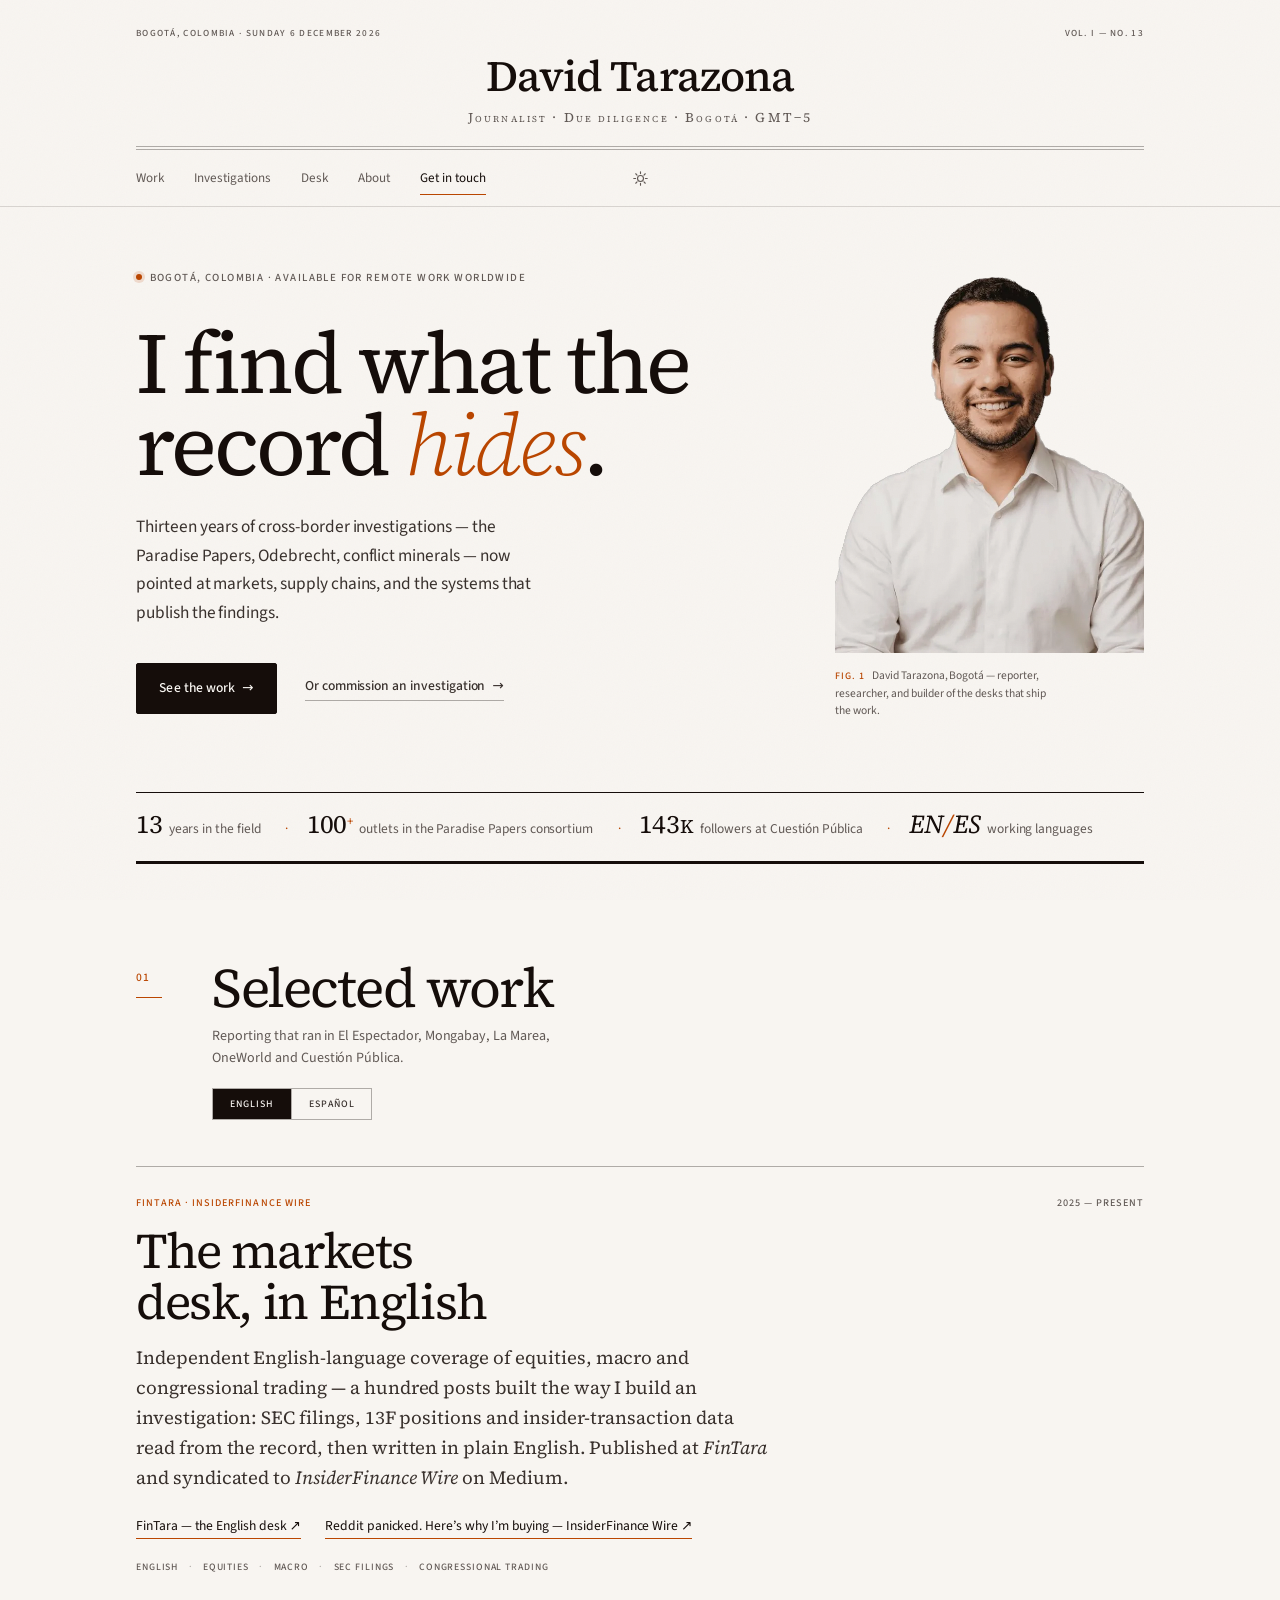
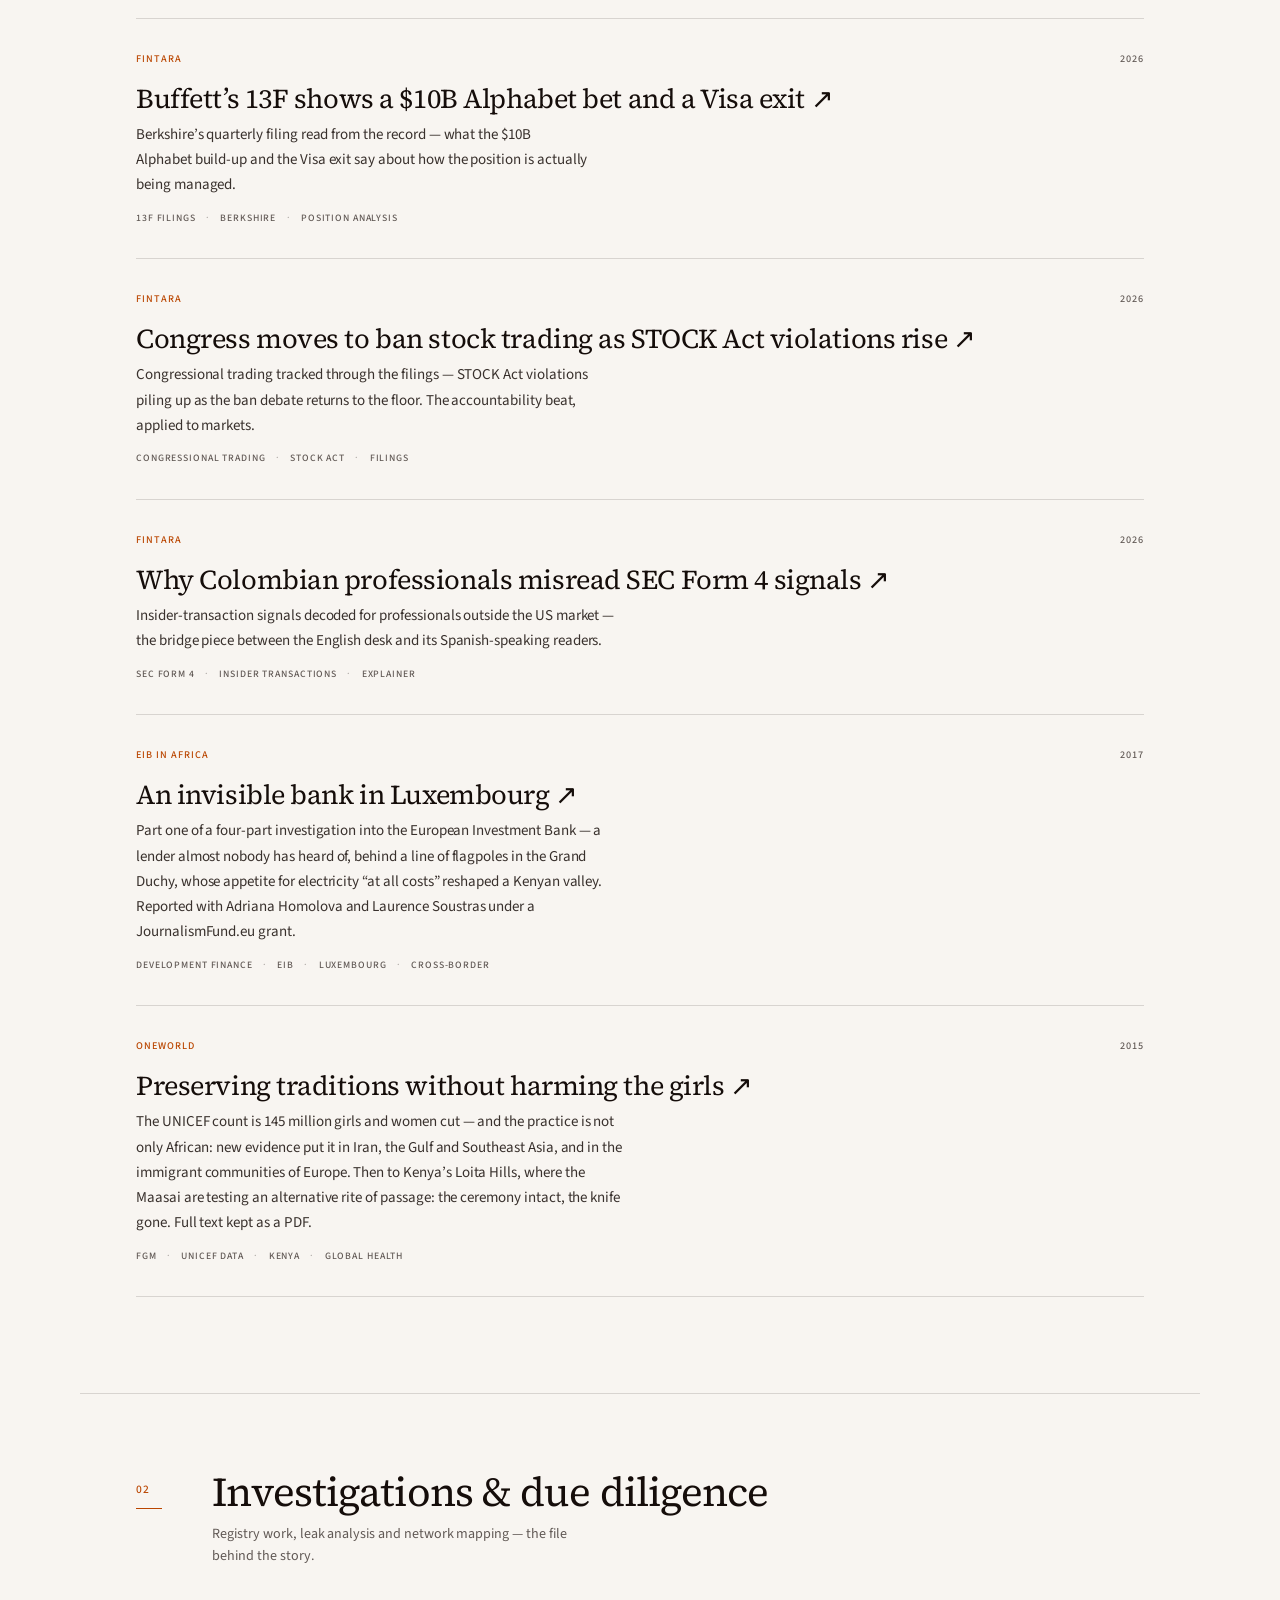
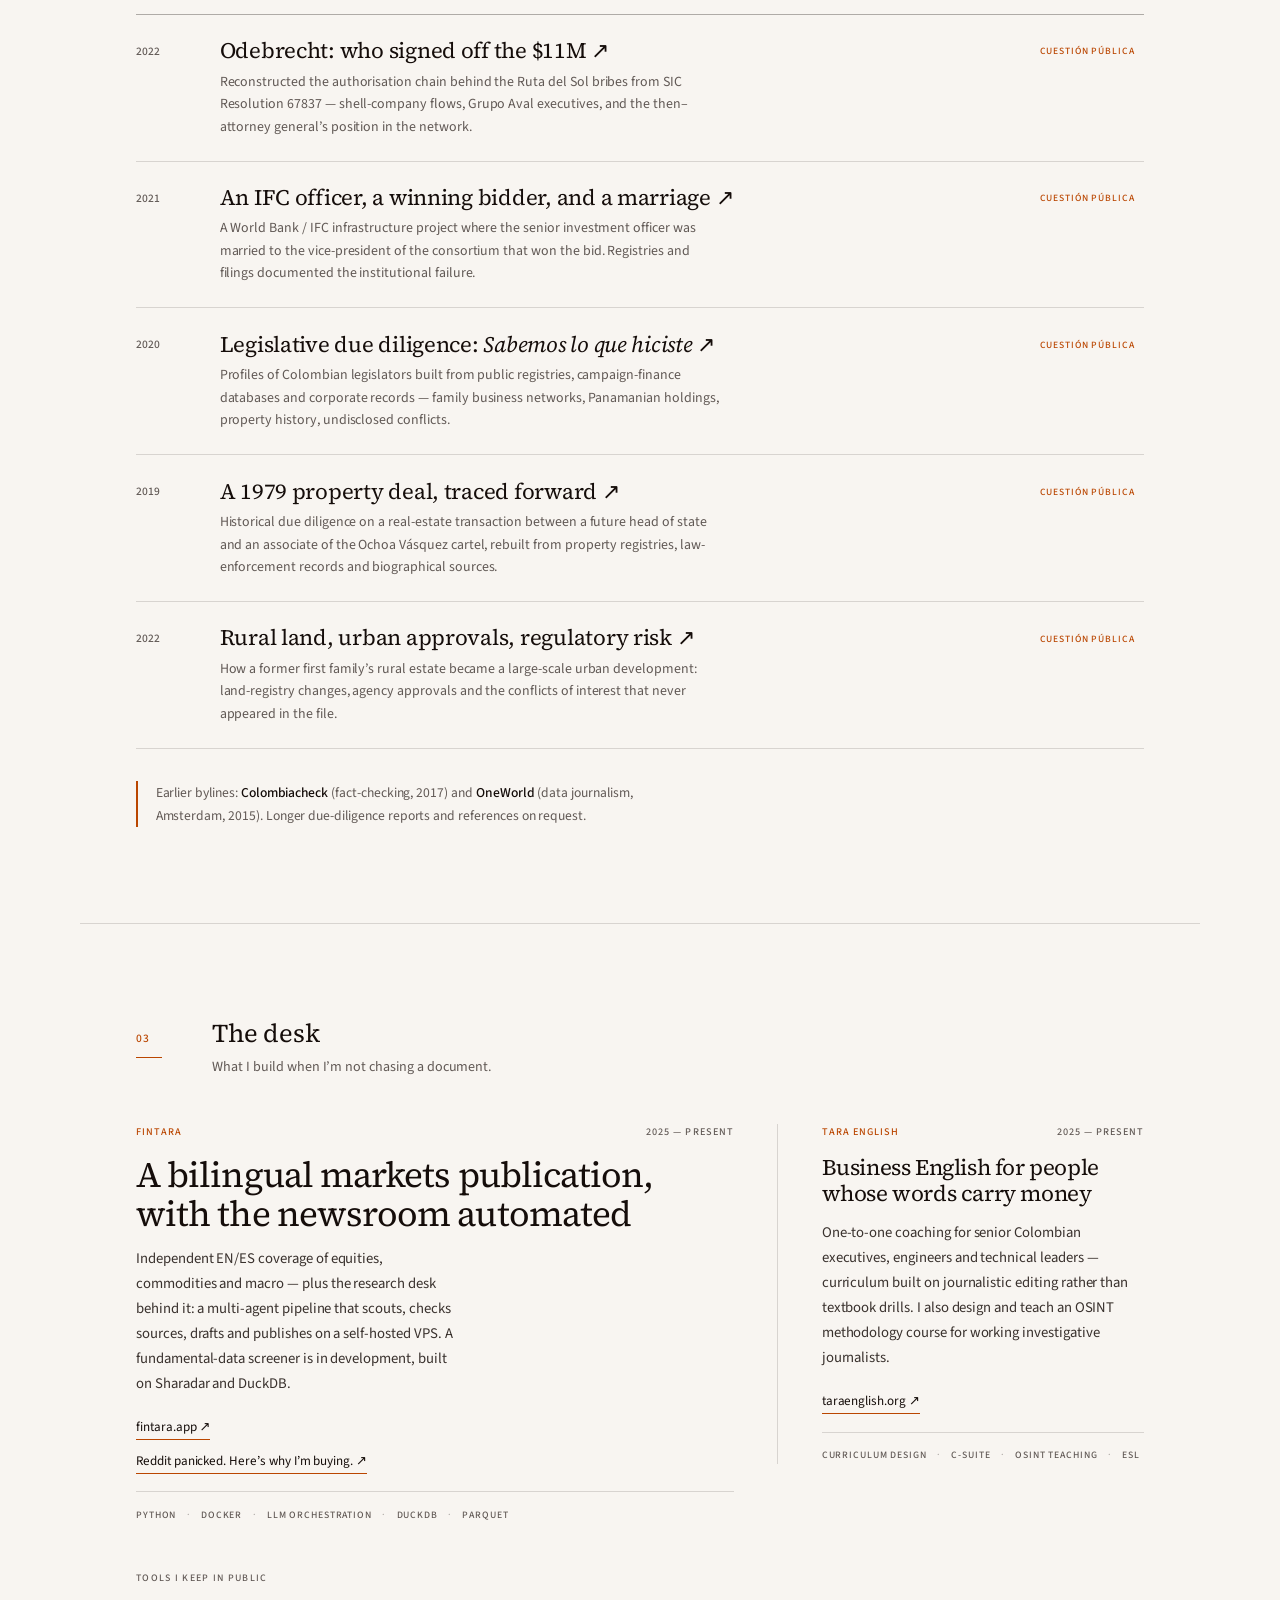
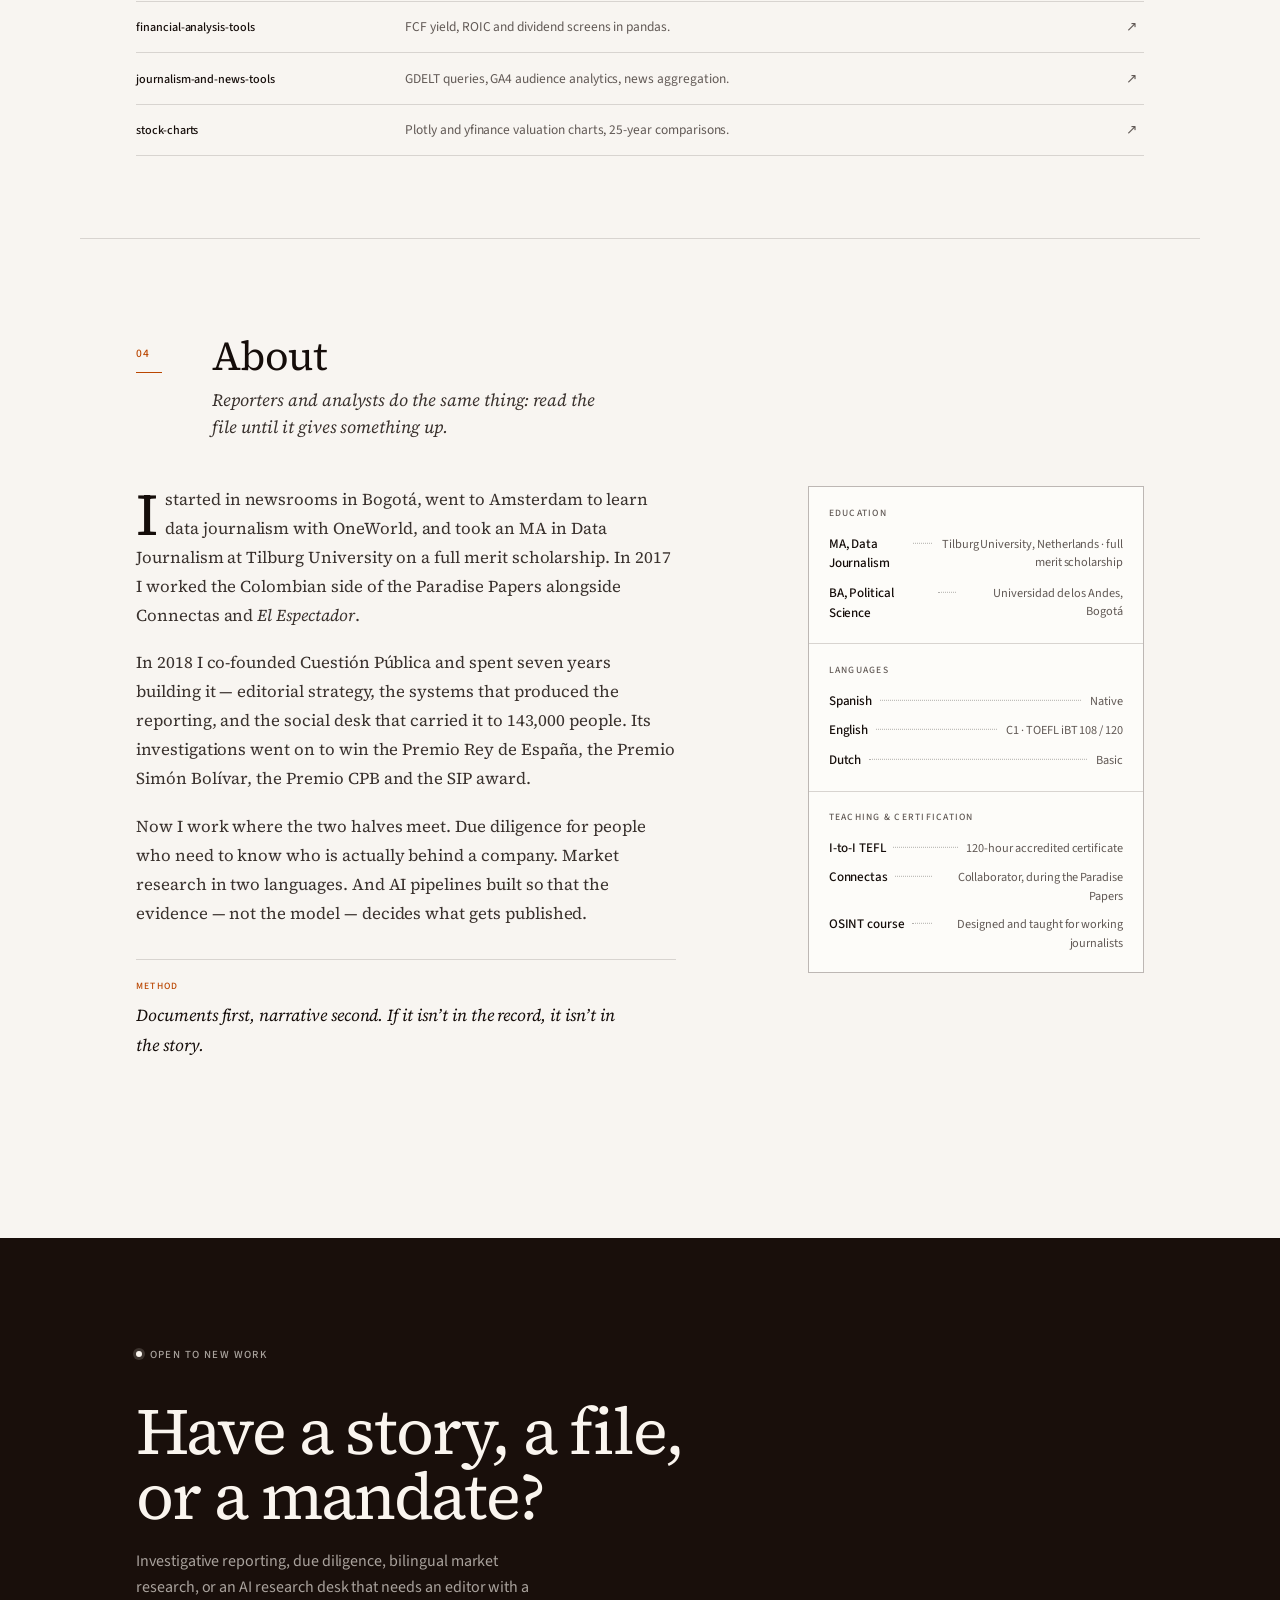
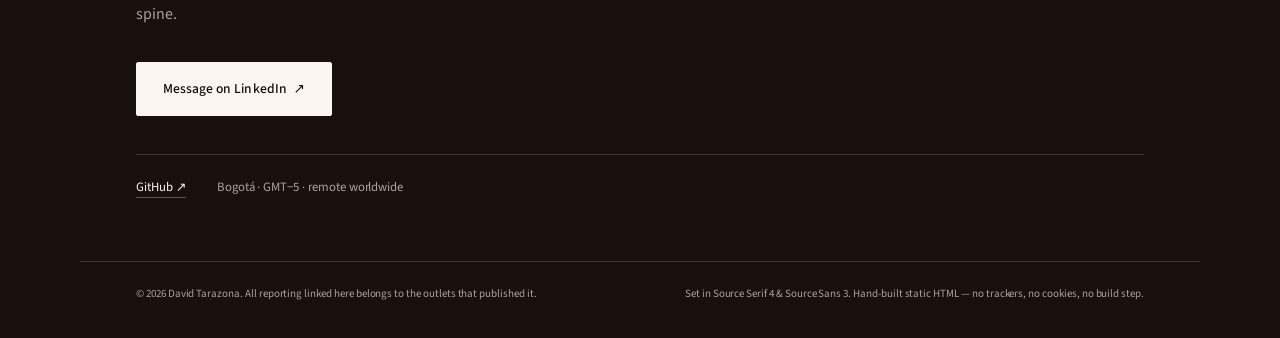
==== commit bbc570c2: "Connectas credential: during, not since, the Paradise Papers" ====
--- a/index.html
+++ b/index.html
@@ -513,7 +513,7 @@
           <h3 class="cred-card__title">Teaching &amp; certification</h3>
           <dl class="cred-list">
             <div><dt>I-to-I TEFL</dt><dd>120-hour accredited certificate</dd></div>
-            <div><dt>Connectas</dt><dd>Collaborator, since the Paradise Papers</dd></div>
+            <div><dt>Connectas</dt><dd>Collaborator, during the Paradise Papers</dd></div>
             <div><dt>OSINT course</dt><dd>Designed and taught for working journalists</dd></div>
           </dl>
         </div>
